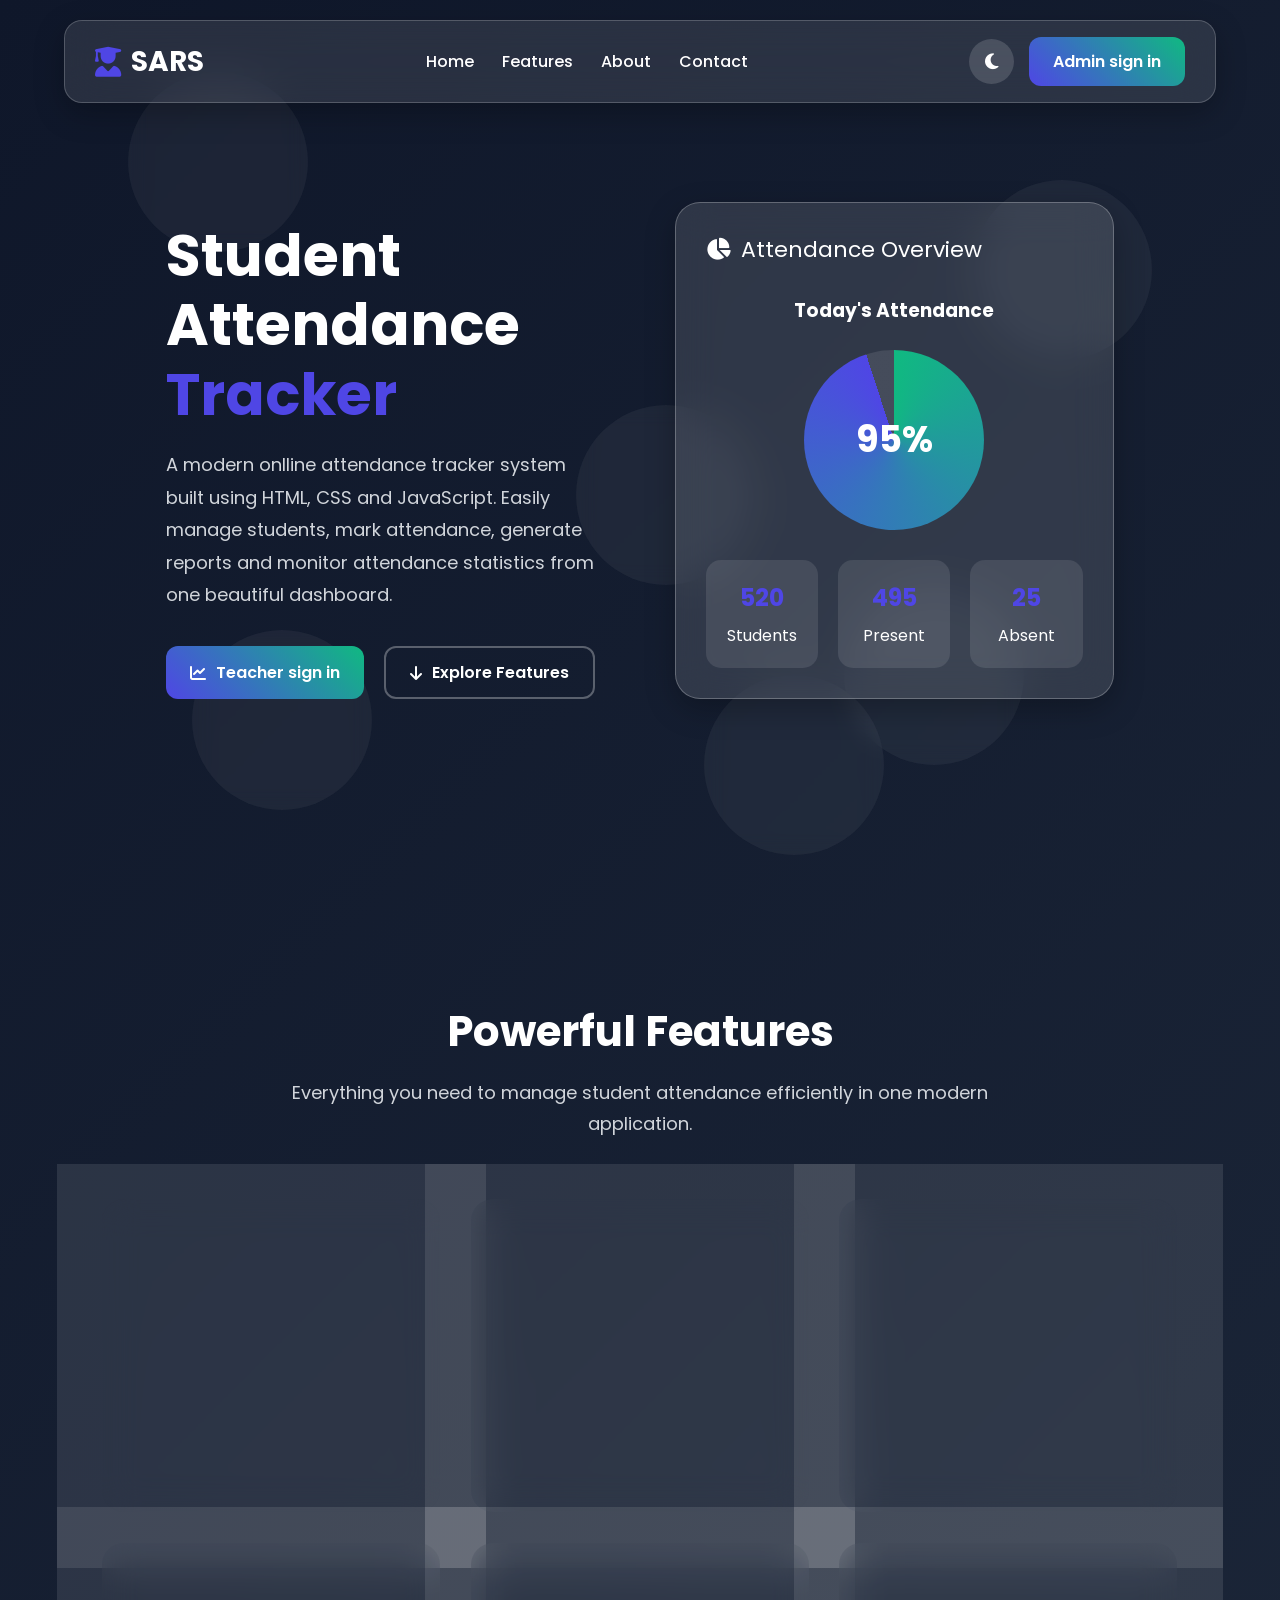
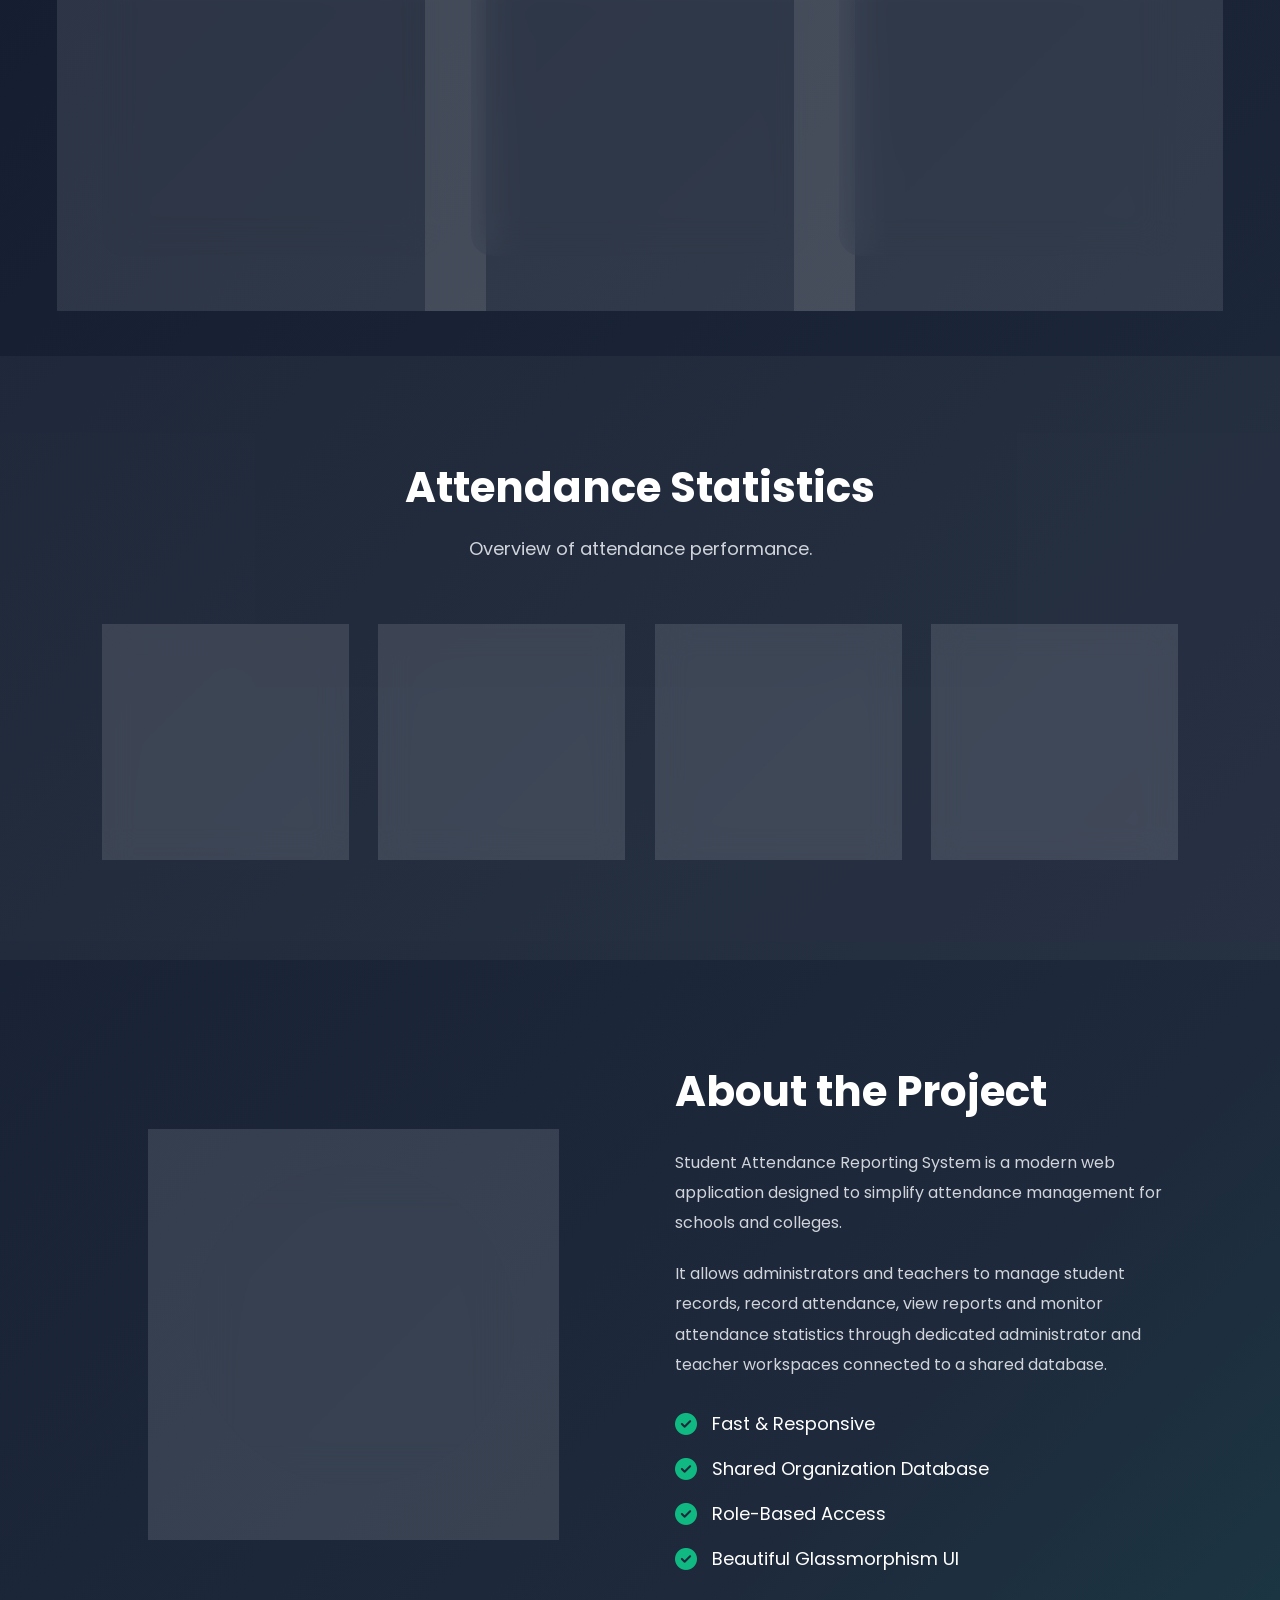
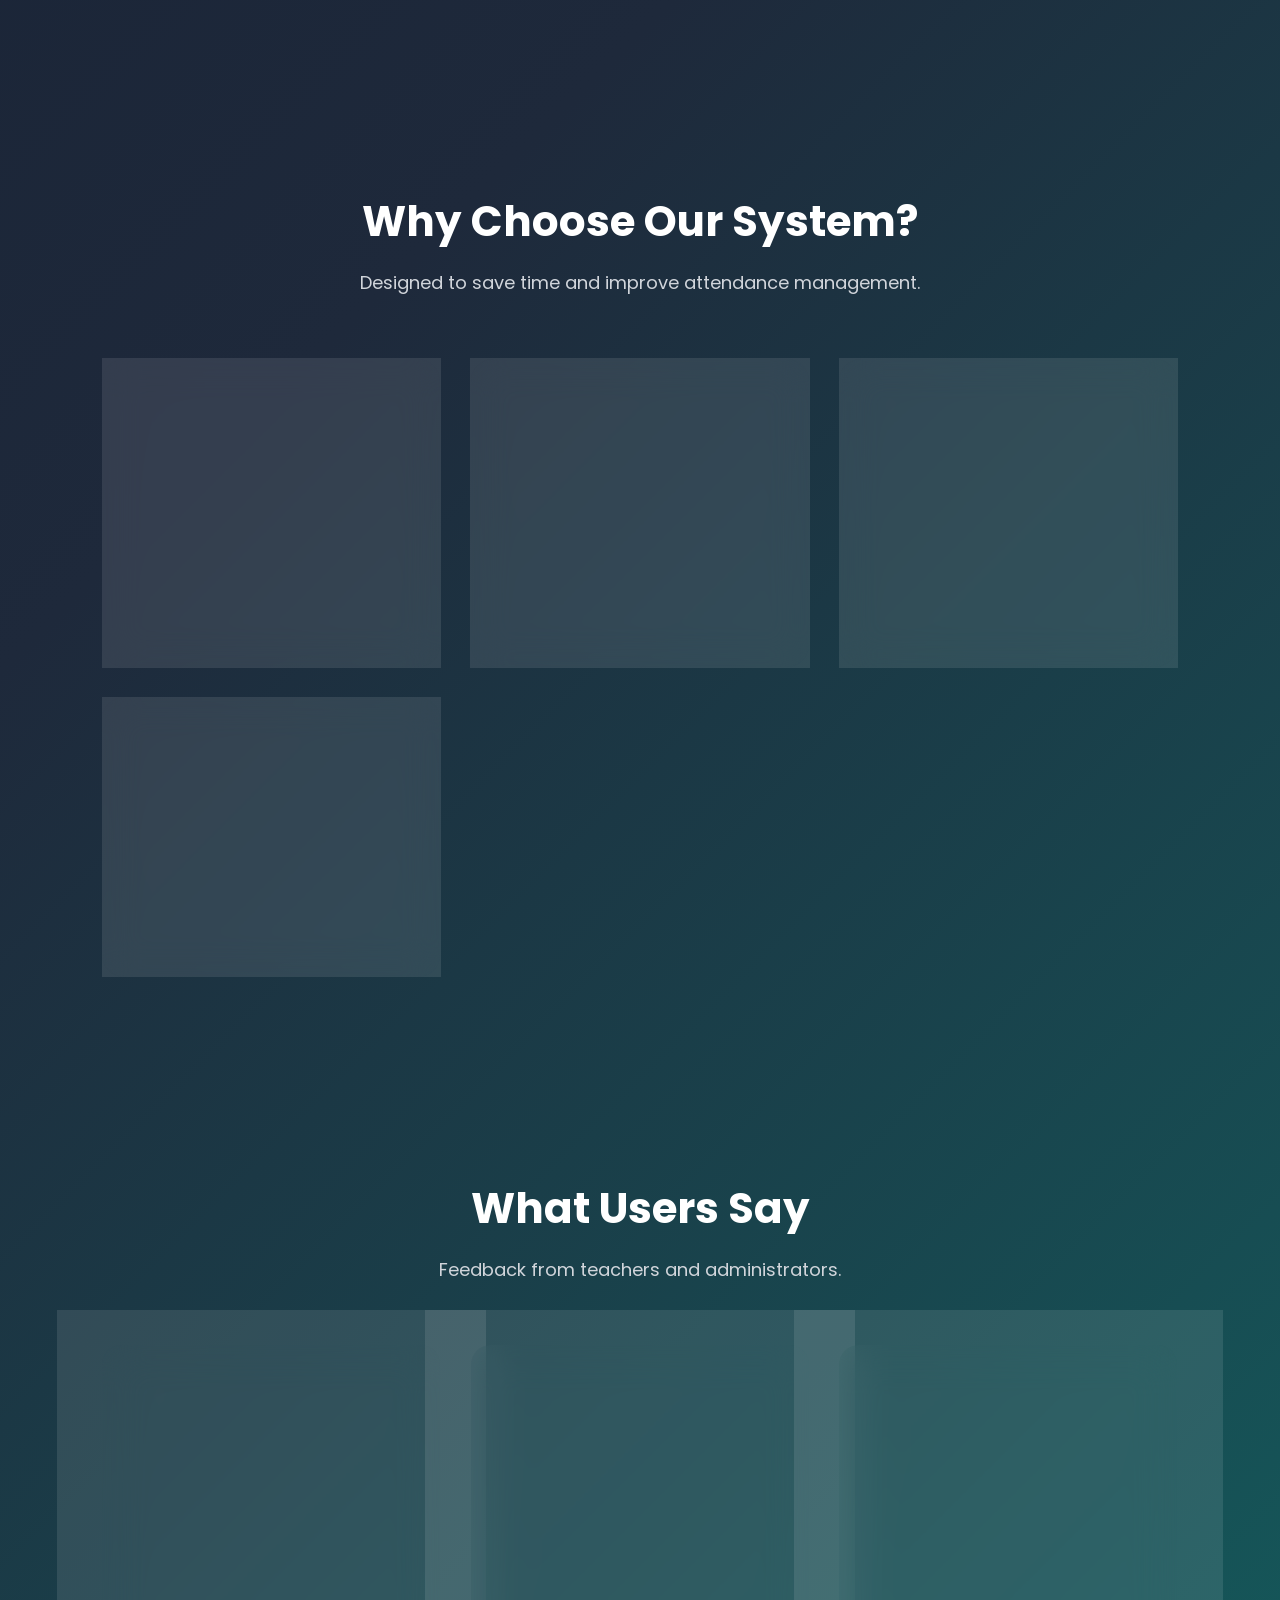
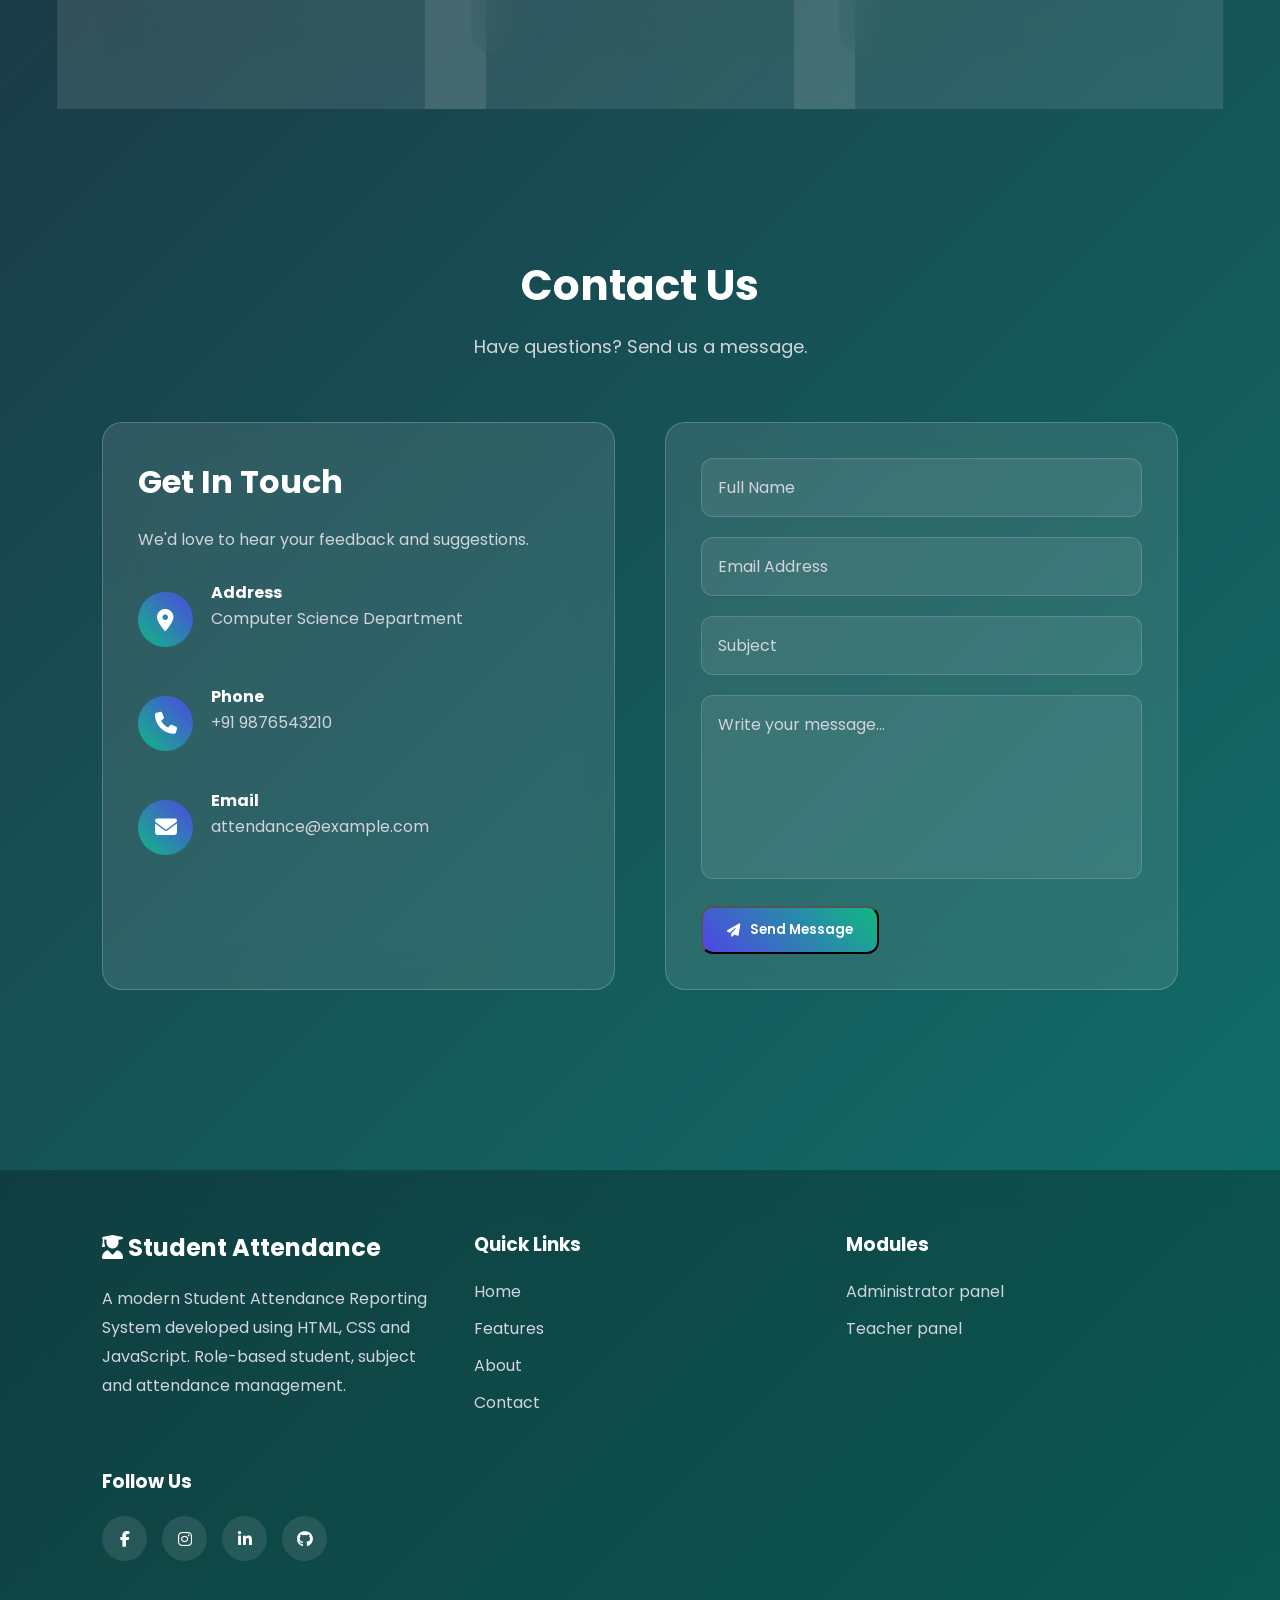
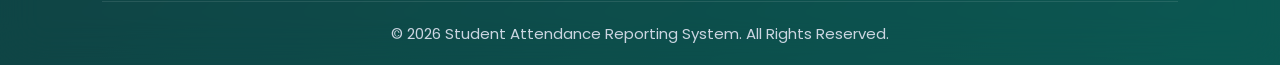
==== frontend/index.html @ 2115b0d3 "first commit" ====
<!DOCTYPE html>
<html lang="en">

<head>
    <meta charset="UTF-8">
    <meta name="viewport" content="width=device-width, initial-scale=1.0">

    <title>Student Attendance Reporting System</title>

    <!-- CSS -->
    <link rel="stylesheet" href="style.css">
    <link rel="stylesheet" href="responsive.css">
    <link rel="stylesheet" href="animation.css">

    <!-- Font Awesome -->
    <link rel="stylesheet"
        href="https://cdnjs.cloudflare.com/ajax/libs/font-awesome/6.5.2/css/all.min.css">

    <!-- Google Font -->
    <link
        href="https://fonts.googleapis.com/css2?family=Poppins:wght@300;400;500;600;700&display=swap"
        rel="stylesheet">
</head>

<body>

    <!-- Animated Background -->
    <div class="background">
        <span></span>
        <span></span>
        <span></span>
        <span></span>
        <span></span>
        <span></span>
    </div>

    <!-- ================= NAVBAR ================= -->

    <header>

        <nav class="navbar">

            <div class="logo">

                <i class="fa-solid fa-user-graduate"></i>

                <h2>SARS</h2>

            </div>

            <ul class="nav-links">

                <li><a href="index.html">Home</a></li>

                <li><a href="features.html">Features</a></li>

                <li><a href="about.html">About</a></li>

                <li><a href="contact.html">Contact</a></li>

            </ul>

            <div class="nav-buttons">

                <button id="themeBtn">
                    <i class="fa-solid fa-moon"></i>
                </button>

                <a href="admin-login.html" class="login-btn">

                    Admin sign in

                </a>

            </div>

        </nav>

    </header>

    <!-- ================= HERO SECTION ================= -->

    <section class="hero">

        <div class="hero-left">

            

            <h1>

                Student Attendance
                <br>

                <span>Tracker </span>

            </h1>

            <p>

                A modern onlline attendance tracker system built using
                HTML, CSS and JavaScript.

                Easily manage students, mark attendance,
                generate reports and monitor attendance
                statistics from one beautiful dashboard.

            </p>

            <div class="hero-buttons">

                <a href="teacher-login.html" class="btn-primary">

                    <i class="fa-solid fa-chart-line"></i>

                    Teacher sign in

                </a>

                <a href="features.html" class="btn-secondary">

                    <i class="fa-solid fa-arrow-down"></i>

                    Explore Features

                </a>

            </div>

        </div>

        <!-- Right Side -->

        <div class="hero-right">

            <div class="glass-card">

                <div class="card-header">

                    <i class="fa-solid fa-chart-pie"></i>

                    Attendance Overview

                </div>

                <div class="progress-box">

                    <h3>Today's Attendance</h3>

                    <div class="circle">

                        <span>95%</span>

                    </div>

                </div>

                <div class="mini-cards">

                    <div class="mini">

                        <h2>520</h2>

                        <p>Students</p>

                    </div>

                    <div class="mini">

                        <h2>495</h2>

                        <p>Present</p>

                    </div>

                    <div class="mini">

                        <h2>25</h2>

                        <p>Absent</p>

                    </div>

                </div>

            </div>

        </div>

    </section>

   
     <!-- ================= FEATURES SECTION ================= -->

<section class="features" id="features">

    <div class="section-title">

        <h2>Powerful Features</h2>

        <p>
            Everything you need to manage student attendance
            efficiently in one modern application.
        </p>

    </div>

    <div class="feature-grid">

        <div class="feature-card">
            <i class="fas fa-user-plus"></i>
            <h3>Add Students</h3>
            <p>
                Register new students with  Unique Id, Roll number, Branch, semester
                 and contact details.
            </p>
        </div>

        <div class="feature-card">
            <i class="fas fa-calendar-check"></i>
            <h3>Take Attendance</h3>
            <p>
                Mark students Present or Absent
                with just one click.
            </p>
        </div>

        <div class="feature-card">
            <i class="fas fa-chart-line"></i>
            <h3>Reports</h3>
            <p>
                Generate daily, weekly and monthly
                attendance reports.
            </p>
        </div>

        <div class="feature-card">
            <i class="fas fa-search"></i>
            <h3>Search Students</h3>
            <p>
                Quickly search students using Unique Id,
                roll number or name.
            </p>
        </div>

        <div class="feature-card">
            <i class="fas fa-cloud-download-alt"></i>
            <h3>Online Database</h3>
            <p>
                Student, subject and attendance data is stored
                in the organization database.
            </p>
        </div>

        <div class="feature-card">
            <i class="fas fa-mobile-screen-button"></i>
            <h3>Responsive Design</h3>
            <p>
                Works perfectly on desktop,
                tablet and mobile devices.
            </p>
        </div>

    </div>

</section>

<!-- ================= STATISTICS ================= -->

<section class="statistics">

    <div class="section-title">

        <h2>Attendance Statistics</h2>

        <p>
            Overview of attendance performance.
        </p>

    </div>

    <div class="stats-container">

        <div class="stat-card">
            <i class="fas fa-users"></i>
            <h2>520</h2>
            <p>Total Students</p>
        </div>

        <div class="stat-card">
            <i class="fas fa-user-check"></i>
            <h2>495</h2>
            <p>Present Today</p>
        </div>

        <div class="stat-card">
            <i class="fas fa-user-xmark"></i>
            <h2>25</h2>
            <p>Absent Today</p>
        </div>

        <div class="stat-card">
            <i class="fas fa-percent"></i>
            <h2>95%</h2>
            <p>Attendance Rate</p>
        </div>

    </div>

</section>

<!-- ================= ABOUT ================= -->

<section class="about" id="about">

    <div class="about-left">

        <div class="hero-illustration">
    <i class="fas fa-user-graduate"></i>
</div>

    </div>

    <div class="about-right">

        <h2>About the Project</h2>

        <p>

            Student Attendance Reporting System is a
            modern web application designed to simplify
            attendance management for schools and colleges.

        </p>

        <p>

            It allows administrators and teachers
            to manage student records,
            record attendance,
            view reports
            and monitor attendance statistics
            through dedicated administrator and teacher workspaces connected to a shared database.

        </p>

        <ul>

            <li>
                <i class="fas fa-check-circle"></i>
                Fast & Responsive
            </li>

            <li>
                <i class="fas fa-check-circle"></i>
                Shared Organization Database
            </li>

            <li>
                <i class="fas fa-check-circle"></i>
                Role-Based Access
            </li>

            <li>
                <i class="fas fa-check-circle"></i>
                Beautiful Glassmorphism UI
            </li>

        </ul>

    </div>

</section>

<!-- ================= WHY CHOOSE US ================= -->

<section class="why-us">

    <div class="section-title">

        <h2>Why Choose Our System?</h2>

        <p>
            Designed to save time and improve attendance management.
        </p>

    </div>

    <div class="why-grid">

        <div class="why-card">

            <i class="fas fa-bolt"></i>

            <h3>Fast</h3>

            <p>

                Quickly mark attendance
                with an intuitive interface.

            </p>

        </div>

        <div class="why-card">

            <i class="fas fa-shield-alt"></i>

            <h3>Secure</h3>

            <p>

                Attendance records remain safely
                stored in your browser.

            </p>

        </div>

        <div class="why-card">

            <i class="fas fa-chart-pie"></i>

            <h3>Analytics</h3>

            <p>

                Visual attendance summaries
                help monitor student performance.

            </p>

        </div>

        <div class="why-card">

            <i class="fas fa-laptop-code"></i>

            <h3>Modern Design</h3>

            <p>

                Professional glassmorphism UI
                with smooth animations.

            </p>

        </div>

    </div>

</section>

<!-- ===== End of Part 2 ===== -->
 <!-- ================= TESTIMONIALS SECTION ================= -->

<section class="testimonials">

    <div class="section-title">
        <h2>What Users Say</h2>
        <p>Feedback from teachers and administrators.</p>
    </div>

    <div class="testimonial-container">

        <div class="testimonial-card">
            <i class="fas fa-quote-left quote"></i>

            <p>
                This attendance system has made our daily work
                much easier. The dashboard is simple and fast.
            </p>

            <div class="user-info">
                <i class="fas fa-user-circle user-icon"></i>

                <div>
                    <h4>Mr. Rajesh Kumar</h4>
                    <span>Computer Science Teacher</span>
                </div>
            </div>
        </div>

        <div class="testimonial-card">
            <i class="fas fa-quote-left quote"></i>

            <p>
                Excellent interface with quick attendance reports.
                Very useful for schools and colleges.
            </p>

            <div class="user-info">
                <i class="fas fa-user-circle user-icon"></i>

                <div>
                    <h4>Mrs. Neha Sharma</h4>
                    <span>Administrator</span>
                </div>
            </div>
        </div>

        <div class="testimonial-card">
            <i class="fas fa-quote-left quote"></i>

            <p>
                The teacher workspace keeps assigned classes, attendance and reports together.
            </p>

            <div class="user-info">
                <i class="fas fa-user-circle user-icon"></i>

                <div>
                    <h4>Dr. Amit Singh</h4>
                    <span>Principal</span>
                </div>
            </div>
        </div>

    </div>

</section>

<!-- ================= CONTACT SECTION ================= -->

<section class="contact" id="contact">

    <div class="section-title">

        <h2>Contact Us</h2>

        <p>
            Have questions? Send us a message.
        </p>

    </div>

    <div class="contact-container">

        <!-- Contact Information -->

        <div class="contact-info">

            <h3>Get In Touch</h3>

            <p>
                We'd love to hear your feedback and suggestions.
            </p>

            <div class="info-box">

                <i class="fas fa-map-marker-alt"></i>

                <div>

                    <h4>Address</h4>

                    <p>Computer Science Department</p>

                </div>

            </div>

            <div class="info-box">

                <i class="fas fa-phone"></i>

                <div>

                    <h4>Phone</h4>

                    <p>+91 9876543210</p>

                </div>

            </div>

            <div class="info-box">

                <i class="fas fa-envelope"></i>

                <div>

                    <h4>Email</h4>

                    <p>attendance@example.com</p>

                </div>

            </div>

        </div>

        <!-- Contact Form -->

        <div class="contact-form">

            <form>

                <div class="input-box">

                    <input
                        type="text"
                        name="name"
                        placeholder="Full Name"
                        required>

                </div>

                <div class="input-box">

                    <input
                        type="email"
                        name="email"
                        placeholder="Email Address"
                        required>

                </div>

                <div class="input-box">

                    <input
                        type="text"
                        name="subject"
                        placeholder="Subject"
                        required>

                </div>

                <div class="input-box">

                    <textarea
                        rows="6"
                        name="message"
                        placeholder="Write your message..."
                        required></textarea>

                </div>

                <button
                    type="submit"
                    class="btn-primary">

                    <i class="fas fa-paper-plane"></i>

                    Send Message

                </button>

            </form>

        </div>

    </div>

</section>

<!-- ===== End of Part 3A ===== -->
 <!-- ================= FOOTER ================= -->

<footer class="footer">

    <div class="footer-container">

        <div class="footer-box">

            <h2>
                <i class="fas fa-user-graduate"></i>
                Student Attendance
            </h2>

            <p>
                A modern Student Attendance Reporting System
                developed using HTML, CSS and JavaScript.
                Role-based student, subject and attendance management.
            </p>

        </div>

        <div class="footer-box">

            <h3>Quick Links</h3>

            <ul>

                <li><a href="index.html">Home</a></li>

                <li><a href="features.html">Features</a></li>

                <li><a href="about.html">About</a></li>

                <li><a href="contact.html">Contact</a></li>

            </ul>

        </div>

        <div class="footer-box">

            <h3>Modules</h3>

            <ul>

                <li><a href="admin-login.html">Administrator panel</a></li>

                <li><a href="teacher-login.html">Teacher panel</a></li>

            </ul>

        </div>

        <div class="footer-box">

            <h3>Follow Us</h3>

            <div class="social-icons">

                <a href="#"><i class="fab fa-facebook-f"></i></a>

                <a href="#"><i class="fab fa-instagram"></i></a>

                <a href="#"><i class="fab fa-linkedin-in"></i></a>

                <a href="#"><i class="fab fa-github"></i></a>

            </div>

        </div>

    </div>

    <div class="copyright">

        © 2026 Student Attendance Reporting System.
        All Rights Reserved.

    </div>

</footer>

<!-- ================= SCROLL TO TOP ================= -->

<button id="scrollTop">

    <i class="fas fa-arrow-up"></i>

</button>

<!-- ================= JAVASCRIPT ================= -->

<script>

const themeBtn = document.getElementById("themeBtn");

themeBtn.onclick = () => {

    document.body.classList.toggle("dark");

    if(document.body.classList.contains("dark")){

        themeBtn.innerHTML =
        '<i class="fas fa-sun"></i>';

    }

    else{

        themeBtn.innerHTML =
        '<i class="fas fa-moon"></i>';

    }

};

// Scroll Button

const scrollBtn = document.getElementById("scrollTop");

window.addEventListener("scroll",()=>{

    if(window.scrollY > 300){

        scrollBtn.style.display="flex";

    }

    else{

        scrollBtn.style.display="none";

    }

});

scrollBtn.onclick = ()=>{

    window.scrollTo({

        top:0,

        behavior:"smooth"

    });

};

</script>

<!-- External JS -->

<script src="api.js"></script>
<script src="site-theme.js"></script>
<script src="app.js"></script>

</body>
</html>
---- frontend/style.css ----
/* ==========================================
   Student Attendance Reporting System
   style.css - Part 1
========================================== */

/* Google Font */
@import url('https://fonts.googleapis.com/css2?family=Poppins:wght@300;400;500;600;700;800&display=swap');

/* Reset */
*{
    margin:0;
    padding:0;
    box-sizing:border-box;
    scroll-behavior:smooth;
    font-family:'Poppins',sans-serif;
}

html{
    overflow-x:hidden;
}

body{
    background:linear-gradient(135deg,#0f172a,#1e293b,#0f766e);
    color:#fff;
    min-height:100vh;
    overflow-x:hidden;
    position:relative;
}

/* =========================
   Theme Variables
========================= */

:root{

    --primary:#4f46e5;
    --secondary:#10b981;
    --success:#10b981;
    --danger:#ef4444;

    --glass:rgba(255,255,255,.10);
    --glass-border:rgba(255,255,255,.20);

    --white:#ffffff;
    --dark:#0f172a;

    --shadow:0 10px 30px rgba(0,0,0,.25);

}

body.dark{

    background:#07111f;

}

/* =========================
   Animated Background
========================= */

.background{

    position:fixed;
    inset:0;
    z-index:-1;
    overflow:hidden;

}

.background span{

    position:absolute;

    display:block;

    width:180px;
    height:180px;

    border-radius:50%;

    background:rgba(255,255,255,.05);

    backdrop-filter:blur(10px);

    animation:float 15s linear infinite;

}

.background span:nth-child(1){
    top:8%;
    left:10%;
}

.background span:nth-child(2){
    top:70%;
    left:15%;
}

.background span:nth-child(3){
    top:20%;
    right:10%;
}

.background span:nth-child(4){
    bottom:15%;
    right:20%;
}

.background span:nth-child(5){
    top:45%;
    left:45%;
}

.background span:nth-child(6){
    bottom:5%;
    left:55%;
}

/* =========================
   Navbar
========================= */

header{

    position:fixed;

    top:0;
    left:0;

    width:100%;

    z-index:999;

}

.navbar{

    width:90%;

    margin:auto;

    margin-top:20px;

    padding:16px 30px;

    display:flex;

    justify-content:space-between;

    align-items:center;

    background:var(--glass);

    border:1px solid var(--glass-border);

    backdrop-filter:blur(20px);

    border-radius:18px;

    box-shadow:var(--shadow);

}

.logo{

    display:flex;

    align-items:center;

    gap:10px;

}

.logo i{

    font-size:30px;

    color:var(--primary);

}

.logo h2{

    font-size:28px;

    font-weight:700;

}

.nav-links{

    list-style:none;

    display:flex;

    gap:28px;

}

.nav-links a{

    color:white;

    text-decoration:none;

    transition:.3s;

    font-weight:500;

}

.nav-links a:hover{

    color:var(--primary);

}

.nav-buttons{

    display:flex;

    align-items:center;

    gap:15px;

}

/* =========================
   Buttons
========================= */

.login-btn,
.btn-primary,
.btn-secondary{

    padding:12px 24px;

    border-radius:12px;

    text-decoration:none;

    transition:.35s;

    display:inline-flex;

    align-items:center;

    gap:10px;

    font-weight:600;

}

.login-btn,
.btn-primary{

    background:linear-gradient(45deg,var(--primary),var(--secondary));

    color:white;

}

.login-btn:hover,
.btn-primary:hover{

    transform:translateY(-4px);

    box-shadow:0 15px 30px rgba(0,0,0,.30);

}

.btn-secondary{

    border:2px solid rgba(255,255,255,.30);

    color:white;

}

.btn-secondary:hover{

    background:white;

    color:#111827;

}

#themeBtn{

    width:45px;

    height:45px;

    border:none;

    cursor:pointer;

    border-radius:50%;

    background:rgba(255,255,255,.15);

    color:white;

    font-size:18px;

}

/* =========================
   Hero Section
========================= */

.hero{

    width:90%;

    margin:auto;

    min-height:100vh;

    display:grid;

    grid-template-columns:1fr 1fr;

    align-items:center;

    gap:70px;

}

.hero-left h1{

    font-size:58px;

    line-height:1.2;

    margin:20px 0;

}

.hero-left h1 span{

    color:var(--primary);

}

.hero-left p{

    color:#d1d5db;

    font-size:18px;

    line-height:1.8;

}

.badge{

    display:inline-flex;

    align-items:center;

    gap:10px;

    padding:10px 18px;

    border-radius:30px;

    background:rgba(255,255,255,.10);

    border:1px solid rgba(255,255,255,.20);

}

.hero-buttons{

    margin-top:35px;

    display:flex;

    gap:20px;

    flex-wrap:wrap;

}

/* =========================
   Glass Card
========================= */

.glass-card{

    background:rgba(255,255,255,.12);

    border:1px solid rgba(255,255,255,.25);

    backdrop-filter:blur(20px);

    border-radius:25px;

    padding:30px;

    box-shadow:var(--shadow);

}

.card-header{

    display:flex;

    align-items:center;

    gap:10px;

    font-size:22px;

    margin-bottom:30px;

}

.progress-box{

    text-align:center;

}

.circle{

    width:180px;

    height:180px;

    margin:25px auto;

    border-radius:50%;

    display:flex;

    justify-content:center;

    align-items:center;

    font-size:36px;

    font-weight:bold;

    background:conic-gradient(
        var(--secondary) 0%,
        var(--primary) 95%,
        rgba(255,255,255,.10) 95%
    );

}

.mini-cards{

    display:grid;

    grid-template-columns:repeat(3,1fr);

    gap:20px;

    margin-top:30px;

}

.mini{

    background:rgba(255,255,255,.10);

    padding:20px;

    border-radius:15px;

    text-align:center;

}

.mini h2{

    color:var(--primary);

    margin-bottom:8px;

}
/* ==========================================
   style.css - Part 2
   Features • Statistics • About • Why Us
==========================================*/

/* =========================
   Common Section Styles
========================= */

section{
    padding:100px 8%;
}

.section-title{
    text-align:center;
    margin-bottom:60px;
}

.section-title h2{
    font-size:42px;
    font-weight:700;
    color:#ffffff;
    margin-bottom:15px;
}

.section-title p{
    color:#d1d5db;
    max-width:700px;
    margin:auto;
    font-size:18px;
    line-height:1.7;
}

/* =========================
   Features
========================= */

.feature-grid{

    display:grid;

    grid-template-columns:
    repeat(auto-fit,minmax(280px,1fr));

    gap:30px;

}

.feature-card{

    background:rgba(255,255,255,.10);

    backdrop-filter:blur(18px);

    border:1px solid rgba(255,255,255,.18);

    border-radius:22px;

    padding:35px;

    transition:.4s;

    box-shadow:var(--shadow);

    text-align:center;

}

.feature-card:hover{

    transform:translateY(-12px);

    border-color:var(--primary);

}

.feature-card i{

    width:80px;

    height:80px;

    margin:auto;

    display:flex;

    justify-content:center;

    align-items:center;

    border-radius:50%;

    background:linear-gradient(
    45deg,var(--primary),var(--secondary));

    font-size:32px;

    margin-bottom:25px;

}

.feature-card h3{

    margin-bottom:15px;

    font-size:24px;

}

.feature-card p{

    color:#d1d5db;

    line-height:1.8;

}

/* =========================
   Statistics
========================= */

.statistics{

    background:
    rgba(255,255,255,.04);

}

.stats-container{

    display:grid;

    grid-template-columns:
    repeat(auto-fit,minmax(220px,1fr));

    gap:30px;

}

.stat-card{

    text-align:center;

    padding:35px;

    border-radius:20px;

    background:rgba(255,255,255,.12);

    border:1px solid rgba(255,255,255,.20);

    backdrop-filter:blur(15px);

    transition:.35s;

}

.stat-card:hover{

    transform:scale(1.05);

}

.stat-card i{

    font-size:45px;

    color:var(--primary);

    margin-bottom:20px;

}

.stat-card h2{

    font-size:42px;

    margin-bottom:10px;

}

.stat-card p{

    color:#d1d5db;

}

/* =========================
   About
========================= */

.about{

    display:grid;

    grid-template-columns:1fr 1fr;

    gap:70px;

    align-items:center;

}

.about-left{

    display:flex;

    justify-content:center;

    align-items:center;

}

.hero-illustration{

    width:320px;

    height:320px;

    border-radius:50%;

    background:
    rgba(255,255,255,.12);

    border:1px solid rgba(255,255,255,.20);

    display:flex;

    justify-content:center;

    align-items:center;

    backdrop-filter:blur(20px);

    box-shadow:var(--shadow);

}

.hero-illustration i{

    font-size:140px;

    color:var(--primary);

}

.about-right h2{

    font-size:42px;

    margin-bottom:25px;

}

.about-right p{

    line-height:1.9;

    color:#d1d5db;

    margin-bottom:20px;

}

.about-right ul{

    list-style:none;

    margin-top:30px;

}

.about-right li{

    margin-bottom:18px;

    display:flex;

    align-items:center;

    gap:15px;

    font-size:18px;

}

.about-right li i{

    color:#10b981;

    font-size:22px;

}

/* =========================
   Why Choose Us
========================= */

.why-grid{

    display:grid;

    grid-template-columns:
    repeat(auto-fit,minmax(250px,1fr));

    gap:30px;

}

.why-card{

    text-align:center;

    padding:35px;

    border-radius:22px;

    background:
    rgba(255,255,255,.10);

    border:1px solid rgba(255,255,255,.18);

    backdrop-filter:blur(18px);

    transition:.4s;

}

.why-card:hover{

    transform:translateY(-10px);

    background:
    rgba(255,255,255,.15);

}

.why-card i{

    width:80px;

    height:80px;

    margin:auto;

    border-radius:50%;

    display:flex;

    justify-content:center;

    align-items:center;

    font-size:34px;

    background:
    linear-gradient(
    45deg,var(--secondary),var(--primary));

    margin-bottom:20px;

}

.why-card h3{

    font-size:24px;

    margin-bottom:15px;

}

.why-card p{

    color:#d1d5db;

    line-height:1.8;

}
/* ==========================================
   style.css - Part 3
   Testimonials • Contact • Footer
==========================================*/

/* =========================
   Testimonials
========================= */

.testimonials{
    padding:100px 8%;
}

.testimonial-container{
    display:grid;
    grid-template-columns:repeat(auto-fit,minmax(320px,1fr));
    gap:30px;
}

.testimonial-card{

    background:rgba(255,255,255,.10);
    backdrop-filter:blur(20px);
    border:1px solid rgba(255,255,255,.18);
    border-radius:20px;
    padding:35px;
    transition:.4s;
    box-shadow:var(--shadow);

}

.testimonial-card:hover{

    transform:translateY(-10px);

}

.quote{

    font-size:45px;

    color:var(--primary);

    margin-bottom:20px;

}

.testimonial-card p{

    line-height:1.8;

    color:#d1d5db;

    margin-bottom:30px;

}

.user-info{

    display:flex;

    align-items:center;

    gap:15px;

}

.user-icon{

    font-size:55px;

    color:var(--primary);

}

.user-info h4{

    margin-bottom:5px;

}

.user-info span{

    color:#bfc9d9;

    font-size:14px;

}

/* =========================
   Contact Section
========================= */

.contact{

    padding:100px 8%;

}

.contact-container{

    display:grid;

    grid-template-columns:1fr 1fr;

    gap:50px;

}

.contact-info{

    background:rgba(255,255,255,.10);

    padding:35px;

    border-radius:20px;

    backdrop-filter:blur(18px);

    border:1px solid rgba(255,255,255,.20);

}

.contact-info h3{

    font-size:32px;

    margin-bottom:20px;

}

.contact-info p{

    color:#d1d5db;

    margin-bottom:25px;

    line-height:1.8;

}

.info-box{

    display:flex;

    align-items:center;

    gap:18px;

    margin-bottom:25px;

}

.info-box i{

    width:55px;

    height:55px;

    display:flex;

    justify-content:center;

    align-items:center;

    border-radius:50%;

    background:linear-gradient(45deg,var(--secondary),var(--primary));

    font-size:22px;

}

.contact-form{

    background:rgba(255,255,255,.10);

    border-radius:20px;

    padding:35px;

    backdrop-filter:blur(18px);

    border:1px solid rgba(255,255,255,.20);

}

.input-box{

    margin-bottom:20px;

}

.input-box input,
.input-box textarea{

    width:100%;

    padding:16px;

    border:none;

    outline:none;

    border-radius:12px;

    background:rgba(255,255,255,.08);

    border:1px solid rgba(255,255,255,.15);

    color:white;

    font-size:16px;

}

.input-box input::placeholder,
.input-box textarea::placeholder{

    color:#d1d5db;

}

.input-box textarea{

    resize:none;

}

/* =========================
   Footer
========================= */

.footer{

    background:rgba(0,0,0,.25);

    margin-top:80px;

    padding:60px 8% 20px;

    backdrop-filter:blur(20px);

}

.footer-container{

    display:grid;

    grid-template-columns:
    repeat(auto-fit,minmax(250px,1fr));

    gap:40px;

}

.footer-box h2,
.footer-box h3{

    margin-bottom:20px;

}

.footer-box p{

    color:#d1d5db;

    line-height:1.8;

}

.footer-box ul{

    list-style:none;

}

.footer-box ul li{

    margin-bottom:12px;

}

.footer-box ul li a{

    color:#d1d5db;

    text-decoration:none;

    transition:.3s;

}

.footer-box ul li a:hover{

    color:var(--primary);

    padding-left:6px;

}

.social-icons{

    display:flex;

    gap:15px;

    margin-top:15px;

}

.social-icons a{

    width:45px;

    height:45px;

    display:flex;

    justify-content:center;

    align-items:center;

    border-radius:50%;

    background:rgba(255,255,255,.10);

    color:white;

    text-decoration:none;

    transition:.3s;

}

.social-icons a:hover{

    background:var(--primary);

    transform:translateY(-6px);

}

.copyright{

    text-align:center;

    margin-top:40px;

    padding-top:20px;

    border-top:1px solid rgba(255,255,255,.10);

    color:#cbd5e1;

    font-size:15px;

}
/* ==========================================
   style.css - Part 4
   Utilities • Scroll Button • Dark Mode
   Student Attendance Reporting System
==========================================*/

/* ===========================
   Scroll To Top Button
=========================== */

#scrollTop{

    position:fixed;

    bottom:30px;
    right:30px;

    width:55px;
    height:55px;

    border:none;
    outline:none;

    border-radius:50%;

    background:linear-gradient(45deg,var(--secondary),var(--primary));

    color:#fff;

    font-size:22px;

    cursor:pointer;

    display:none;

    justify-content:center;
    align-items:center;

    z-index:999;

    transition:.35s;

    box-shadow:0 10px 25px rgba(0,0,0,.35);

}

#scrollTop:hover{

    transform:translateY(-8px) scale(1.08);

}

/* ===========================
   Input Focus
=========================== */

input:focus,
textarea:focus{

    border:1px solid var(--primary);

    box-shadow:0 0 15px rgba(56,189,248,.45);

}

/* ===========================
   Selection Color
=========================== */

::selection{

    background:var(--primary);

    color:#fff;

}

/* ===========================
   Scrollbar
=========================== */

::-webkit-scrollbar{

    width:10px;

}

::-webkit-scrollbar-track{

    background:#0f172a;

}

::-webkit-scrollbar-thumb{

    background:var(--primary);

    border-radius:10px;

}

::-webkit-scrollbar-thumb:hover{

    background:var(--primary);

}

/* ===========================
   Utility Classes
=========================== */

.text-center{

    text-align:center;

}

.mt-20{

    margin-top:20px;

}

.mt-40{

    margin-top:40px;

}

.mb-20{

    margin-bottom:20px;

}

.mb-40{

    margin-bottom:40px;

}

.hidden{

    display:none;

}

/* ===========================
   Glass Utility
=========================== */

.glass{

    background:rgba(255,255,255,.10);

    border:1px solid rgba(255,255,255,.20);

    backdrop-filter:blur(20px);

    border-radius:20px;

}

/* ===========================
   Hover Animation
=========================== */

.card-hover{

    transition:.35s;

}

.card-hover:hover{

    transform:translateY(-8px);

    box-shadow:0 18px 35px rgba(0,0,0,.25);

}

/* ===========================
   Dark Theme
=========================== */

body.dark{

    background:#020617;

    color:#ffffff;

}

body.dark .navbar,
body.dark .glass-card,
body.dark .feature-card,
body.dark .stat-card,
body.dark .why-card,
body.dark .testimonial-card,
body.dark .contact-form,
body.dark .contact-info,
body.dark .footer{

    background:rgba(15,23,42,.90);

    border:1px solid rgba(255,255,255,.08);

}

body.dark input,
body.dark textarea{

    background:#111827;

    color:#ffffff;

}

body.dark input::placeholder,
body.dark textarea::placeholder{

    color:#9ca3af;

}

body.dark .btn-secondary{

    border:1px solid var(--primary);

}

body.dark .btn-secondary:hover{

    background:var(--primary);

    color:#fff;

}

/* ===========================
   Loading Spinner
=========================== */

.loader{

    width:60px;

    height:60px;

    border:6px solid rgba(255,255,255,.20);

    border-top:6px solid var(--primary);

    border-radius:50%;

    animation:spin 1s linear infinite;

    margin:auto;

}

/* ===========================
   Progress Bar
=========================== */

.progress{

    width:100%;

    height:10px;

    background:rgba(255,255,255,.15);

    border-radius:10px;

    overflow:hidden;

}

.progress span{

    display:block;

    height:100%;

    width:75%;

    background:linear-gradient(
    90deg,
    var(--secondary),
    var(--primary));

}

/* ===========================
   Small Badge
=========================== */

.badge-success{

    background:#10b981;

    color:#fff;

    padding:6px 14px;

    border-radius:20px;

    font-size:13px;

}

.badge-danger{

    background:#ef4444;

    color:#fff;

    padding:6px 14px;

    border-radius:20px;

    font-size:13px;

}

.badge-warning{

    background:#f59e0b;

    color:#fff;

    padding:6px 14px;

    border-radius:20px;

    font-size:13px;

}

/* ===========================
   Animations
=========================== */

@keyframes float{

    0%{

        transform:translateY(0px);

    }

    50%{

        transform:translateY(-35px);

    }

    100%{

        transform:translateY(0px);

    }

}

@keyframes spin{

    from{

        transform:rotate(0deg);

    }

    to{

        transform:rotate(360deg);

    }

}

@keyframes fadeIn{

    from{

        opacity:0;

    }

    to{

        opacity:1;

    }

}

@keyframes slideUp{

    from{

        opacity:0;

        transform:translateY(40px);

    }

    to{

        opacity:1;

        transform:translateY(0);

    }

}

/* ===========================
   Smooth Animation
=========================== */

.hero,
.feature-card,
.stat-card,
.why-card,
.testimonial-card,
.contact-form,
.contact-info{

    animation:slideUp .8s ease;

}
---- frontend/responsive.css ----
/* ==========================================
   responsive.css
   Student Attendance Reporting System
========================================== */

/* ===========================
   Large Laptop (1200px)
=========================== */

@media (max-width:1200px){

.hero{

grid-template-columns:1fr;

text-align:center;

padding-top:150px;

}

.hero-buttons{

justify-content:center;

}

.about{

grid-template-columns:1fr;

text-align:center;

}

.contact-container{

grid-template-columns:1fr;

}

.hero-left h1{

font-size:48px;

}

.hero-right{

display:flex;

justify-content:center;

}

}

/* ===========================
   Tablet (992px)
=========================== */

@media (max-width:992px){

.navbar{

padding:15px 20px;

}

.nav-links{

gap:18px;

}

.hero{

gap:50px;

}

.hero-left h1{

font-size:42px;

}

.section-title h2{

font-size:34px;

}

.feature-grid,
.stats-container,
.why-grid,
.testimonial-container{

grid-template-columns:repeat(2,1fr);

}

.footer-container{

grid-template-columns:repeat(2,1fr);

}

}

/* ===========================
   Mobile Navigation (768px)
=========================== */

@media (max-width:768px){

.navbar{

flex-direction:column;

gap:20px;

padding:20px;

}

.logo{

justify-content:center;

}

.nav-links{

flex-wrap:wrap;

justify-content:center;

gap:15px;

}

.nav-buttons{

justify-content:center;

}

.hero{

padding-top:200px;

}

.hero-left h1{

font-size:34px;

}

.hero-left p{

font-size:16px;

}

.hero-buttons{

flex-direction:column;

align-items:center;

}

.btn-primary,
.btn-secondary{

width:250px;

justify-content:center;

}

.feature-grid,
.stats-container,
.why-grid,
.testimonial-container{

grid-template-columns:1fr;

}

.about{

grid-template-columns:1fr;

}

.hero-illustration{

width:250px;

height:250px;

}

.hero-illustration i{

font-size:100px;

}

.contact-container{

grid-template-columns:1fr;

}

.footer-container{

grid-template-columns:1fr;

text-align:center;

}

.social-icons{

justify-content:center;

}

}

/* ===========================
   Small Mobile (576px)
=========================== */

@media (max-width:576px){

body{

font-size:15px;

}

section{

padding:70px 20px;

}

.navbar{

width:95%;

}

.logo h2{

font-size:22px;

}

.logo i{

font-size:24px;

}

.hero{

width:95%;

}

.hero-left h1{

font-size:28px;

line-height:1.4;

}

.badge{

font-size:13px;

padding:8px 14px;

}

.glass-card{

padding:20px;

}

.circle{

width:140px;

height:140px;

font-size:28px;

}

.mini-cards{

grid-template-columns:1fr;

}

.feature-card{

padding:25px;

}

.feature-card i{

width:70px;

height:70px;

font-size:28px;

}

.stat-card{

padding:25px;

}

.stat-card h2{

font-size:34px;

}

.about-right h2{

font-size:30px;

}

.contact-info,
.contact-form{

padding:25px;

}

.input-box input,
.input-box textarea{

font-size:15px;

padding:14px;

}

.footer{

padding:50px 20px;

}

#scrollTop{

width:50px;

height:50px;

font-size:18px;

right:20px;

bottom:20px;

}

}

/* ===========================
   Extra Small Devices (400px)
=========================== */

@media (max-width:400px){

.hero-left h1{

font-size:24px;

}

.section-title h2{

font-size:28px;

}

.hero-buttons{

gap:15px;

}

.btn-primary,
.btn-secondary{

width:100%;

}

.nav-links{

flex-direction:column;

align-items:center;

}

.circle{

width:120px;

height:120px;

font-size:24px;

}

.hero-illustration{

width:200px;

height:200px;

}

.hero-illustration i{

font-size:80px;

}

}

/* ===========================
   Landscape Mobile
=========================== */

@media (max-height:500px){

.hero{

padding-top:220px;

}

}

/* ===========================
   Print Mode
=========================== */

@media print{

.navbar,
.footer,
#scrollTop,
.background{

display:none;

}

body{

background:#ffffff;

color:#000000;

}

.hero,
.about,
.contact{

display:block;

}

}
---- frontend/animation.css ----
/* ==========================================
   animation.css
   Student Attendance Reporting System
========================================== */

/* ===========================
   Global Animation
=========================== */

*{
    transition:all .3s ease;
}

/* ===========================
   Fade In
=========================== */

.fade-in{
    animation:fadeIn .8s ease forwards;
}

@keyframes fadeIn{
    from{
        opacity:0;
    }
    to{
        opacity:1;
    }
}

/* ===========================
   Slide Up
=========================== */

.slide-up{
    animation:slideUp .8s ease forwards;
}

@keyframes slideUp{
    from{
        opacity:0;
        transform:translateY(50px);
    }
    to{
        opacity:1;
        transform:translateY(0);
    }
}

/* ===========================
   Slide Left
=========================== */

.slide-left{
    animation:slideLeft .8s ease;
}

@keyframes slideLeft{
    from{
        opacity:0;
        transform:translateX(-60px);
    }
    to{
        opacity:1;
        transform:translateX(0);
    }
}

/* ===========================
   Slide Right
=========================== */

.slide-right{
    animation:slideRight .8s ease;
}

@keyframes slideRight{
    from{
        opacity:0;
        transform:translateX(60px);
    }
    to{
        opacity:1;
        transform:translateX(0);
    }
}

/* ===========================
   Floating Animation
=========================== */

.float{
    animation:float 5s ease-in-out infinite;
}

@keyframes float{
    0%,100%{
        transform:translateY(0);
    }
    50%{
        transform:translateY(-15px);
    }
}

/* ===========================
   Pulse
=========================== */

.pulse{
    animation:pulse 2s infinite;
}

@keyframes pulse{
    0%{
        transform:scale(1);
    }
    50%{
        transform:scale(1.05);
    }
    100%{
        transform:scale(1);
    }
}

/* ===========================
   Rotate
=========================== */

.rotate{
    animation:rotate 8s linear infinite;
}

@keyframes rotate{
    from{
        transform:rotate(0deg);
    }
    to{
        transform:rotate(360deg);
    }
}

/* ===========================
   Gradient Background
=========================== */

.gradient-bg{
    background:linear-gradient(
        270deg,
        var(--secondary),
        var(--primary),
        #9333ea,
        var(--secondary)
    );

    background-size:600% 600%;

    animation:gradientMove 10s ease infinite;
}

@keyframes gradientMove{
    0%{
        background-position:0% 50%;
    }
    50%{
        background-position:100% 50%;
    }
    100%{
        background-position:0% 50%;
    }
}

/* ===========================
   Button Hover Glow
=========================== */

.btn-primary:hover,
.login-btn:hover{

    box-shadow:
        0 0 20px rgba(56,189,248,.6),
        0 0 40px rgba(56,189,248,.3);

}

/* ===========================
   Card Hover
=========================== */

.feature-card:hover,
.stat-card:hover,
.why-card:hover,
.testimonial-card:hover,
.glass-card:hover{

    transform:translateY(-10px) scale(1.02);

}

/* ===========================
   Social Icons
=========================== */

.social-icons a:hover{

    transform:translateY(-8px) rotate(10deg);

}

/* ===========================
   Navbar Animation
=========================== */

.navbar{

    animation:navbarDrop .8s ease;

}

@keyframes navbarDrop{

    from{

        transform:translateY(-100px);

        opacity:0;

    }

    to{

        transform:translateY(0);

        opacity:1;

    }

}

/* ===========================
   Hero Image Floating
=========================== */

.hero-illustration{

    animation:heroFloat 4s ease-in-out infinite;

}

@keyframes heroFloat{

    0%,100%{

        transform:translateY(0);

    }

    50%{

        transform:translateY(-20px);

    }

}

/* ===========================
   Typing Cursor
=========================== */

.typing{

    overflow:hidden;

    white-space:nowrap;

    border-right:3px solid var(--primary);

    width:0;

    animation:
        typing 4s steps(30,end) forwards,
        blink .8s infinite;

}

@keyframes typing{

    from{
        width:0;
    }

    to{
        width:100%;
    }

}

@keyframes blink{

    50%{
        border-color:transparent;
    }

}

/* ===========================
   Scroll Reveal
=========================== */

.reveal{

    opacity:0;

    transform:translateY(80px);

    transition:all .8s ease;

}

.reveal.active{

    opacity:1;

    transform:translateY(0);

}

/* ===========================
   Loader
=========================== */

.loader{

    width:60px;

    height:60px;

    border:6px solid rgba(255,255,255,.15);

    border-top:6px solid var(--primary);

    border-radius:50%;

    animation:spin .8s linear infinite;

}

@keyframes spin{

    to{

        transform:rotate(360deg);

    }

}

/* ===========================
   Ripple Effect
=========================== */

.ripple{

    position:relative;

    overflow:hidden;

}

.ripple::after{

    content:"";

    position:absolute;

    width:20px;

    height:20px;

    background:rgba(255,255,255,.5);

    border-radius:50%;

    transform:scale(0);

    opacity:0;

    pointer-events:none;

}

.ripple:active::after{

    animation:ripple .5s linear;

}

@keyframes ripple{

    from{

        transform:scale(0);

        opacity:.6;

    }

    to{

        transform:scale(15);

        opacity:0;

    }

}

/* ===========================
   Floating Background Shapes
=========================== */

.background span{

    animation-duration:18s;

    animation-iteration-count:infinite;

    animation-timing-function:linear;

}

.background span:nth-child(odd){

    animation-name:float;

}

.background span:nth-child(even){

    animation-name:rotate;

}

/* ===========================
   Smooth Page Load
=========================== */

body{

    animation:pageLoad .7s ease;

}

@keyframes pageLoad{

    from{

        opacity:0;

    }

    to{

        opacity:1;

    }

}
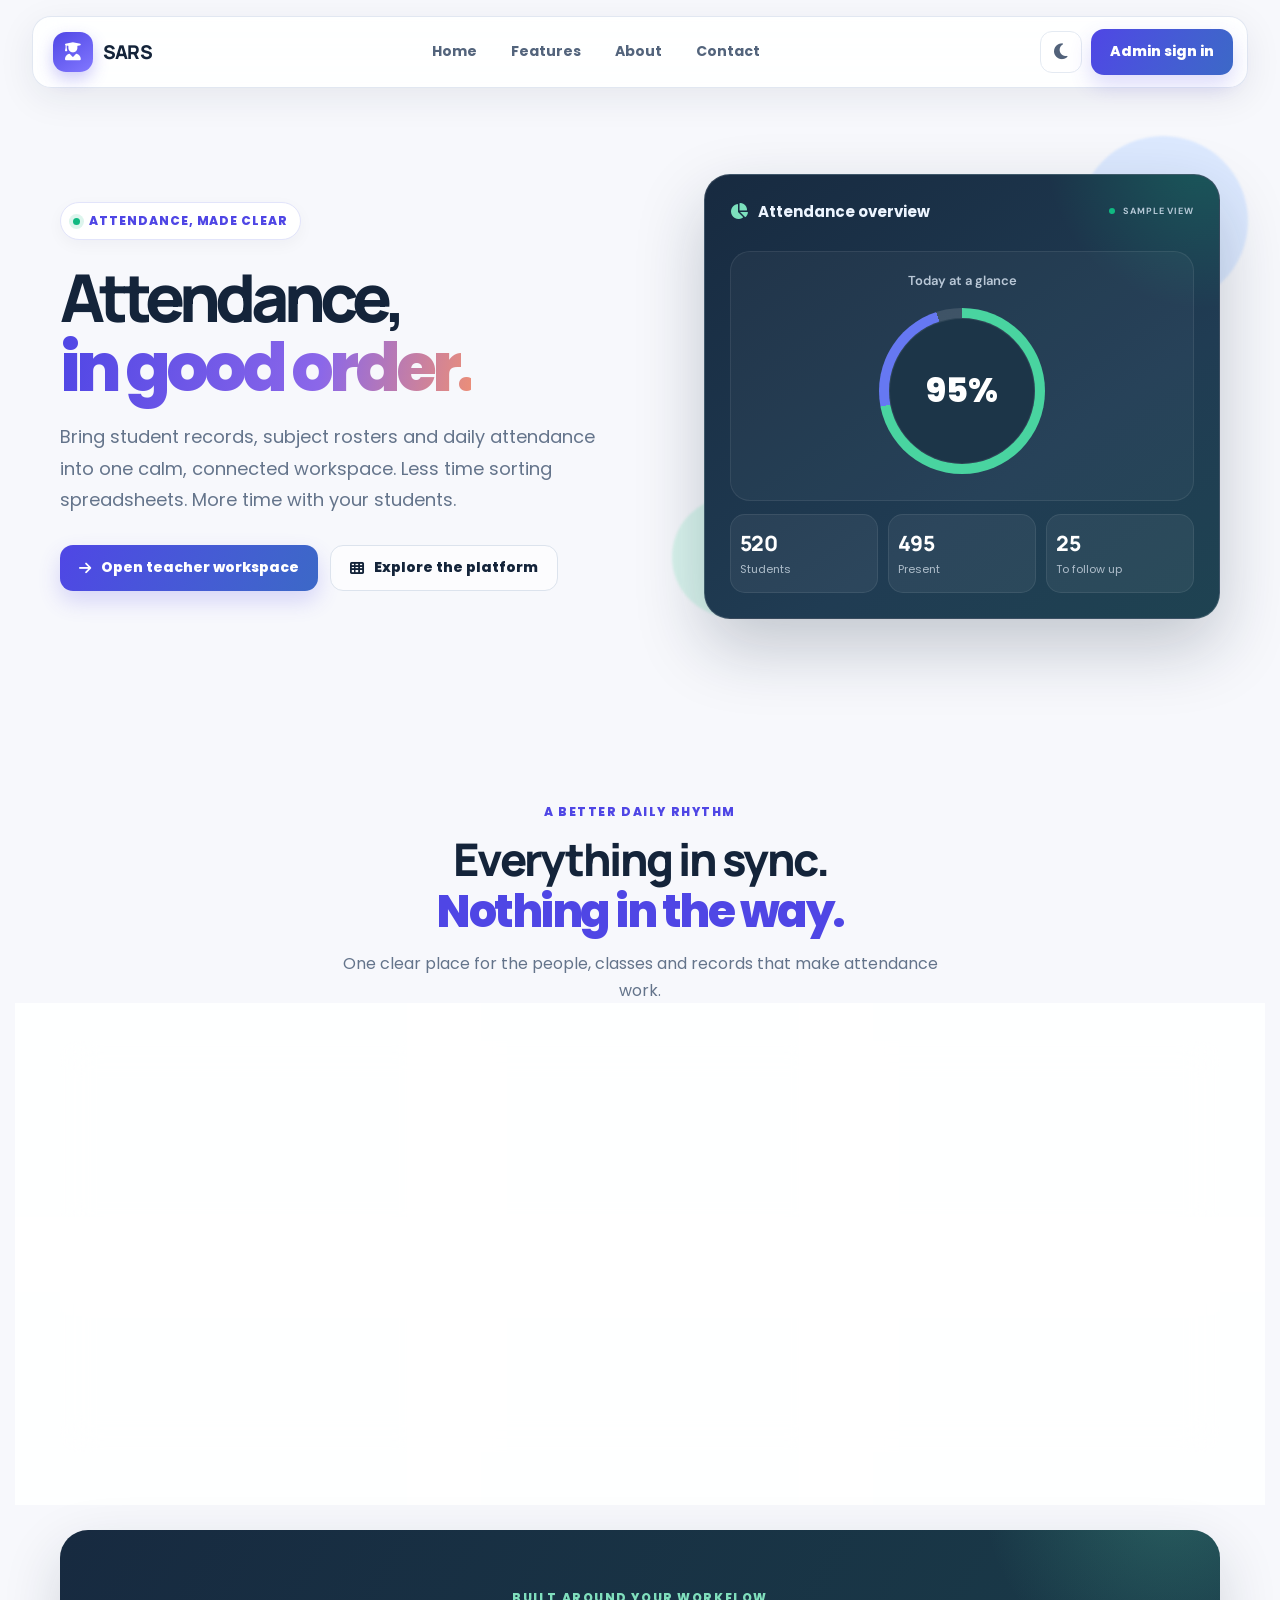
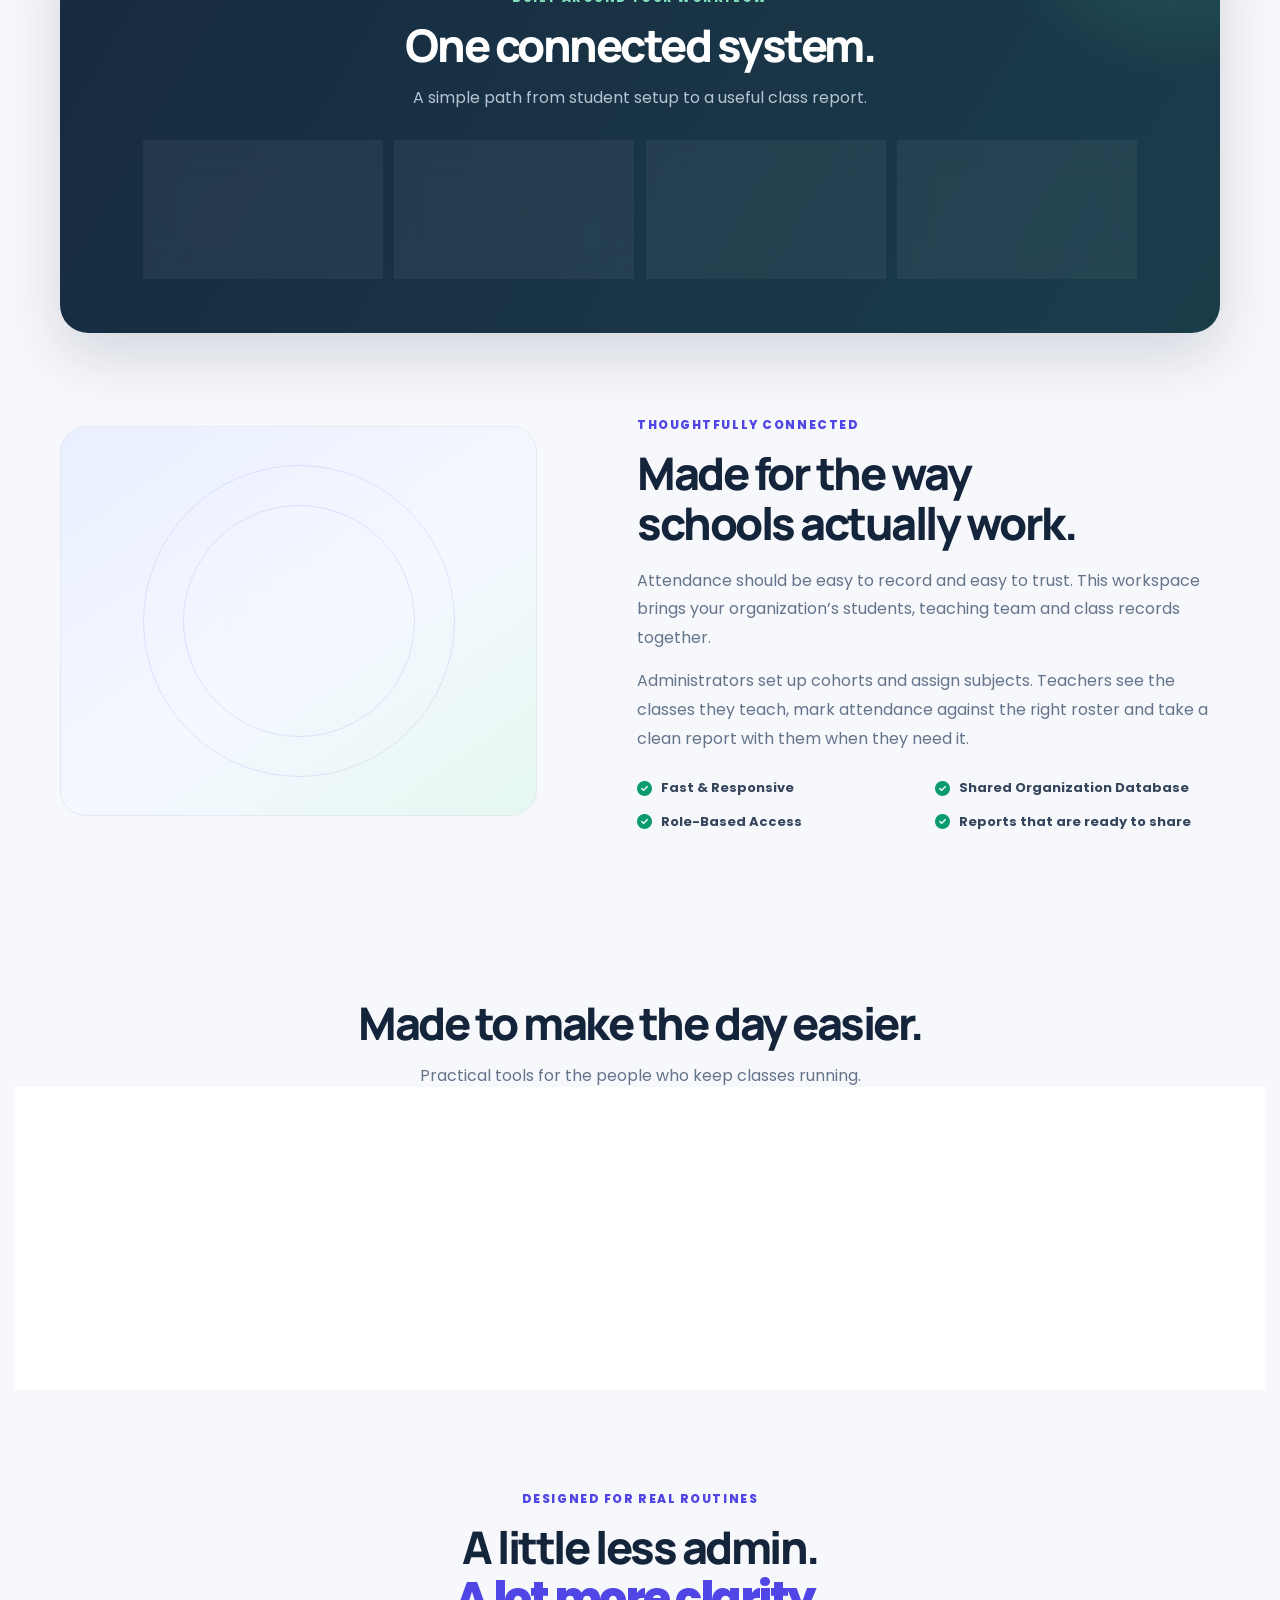
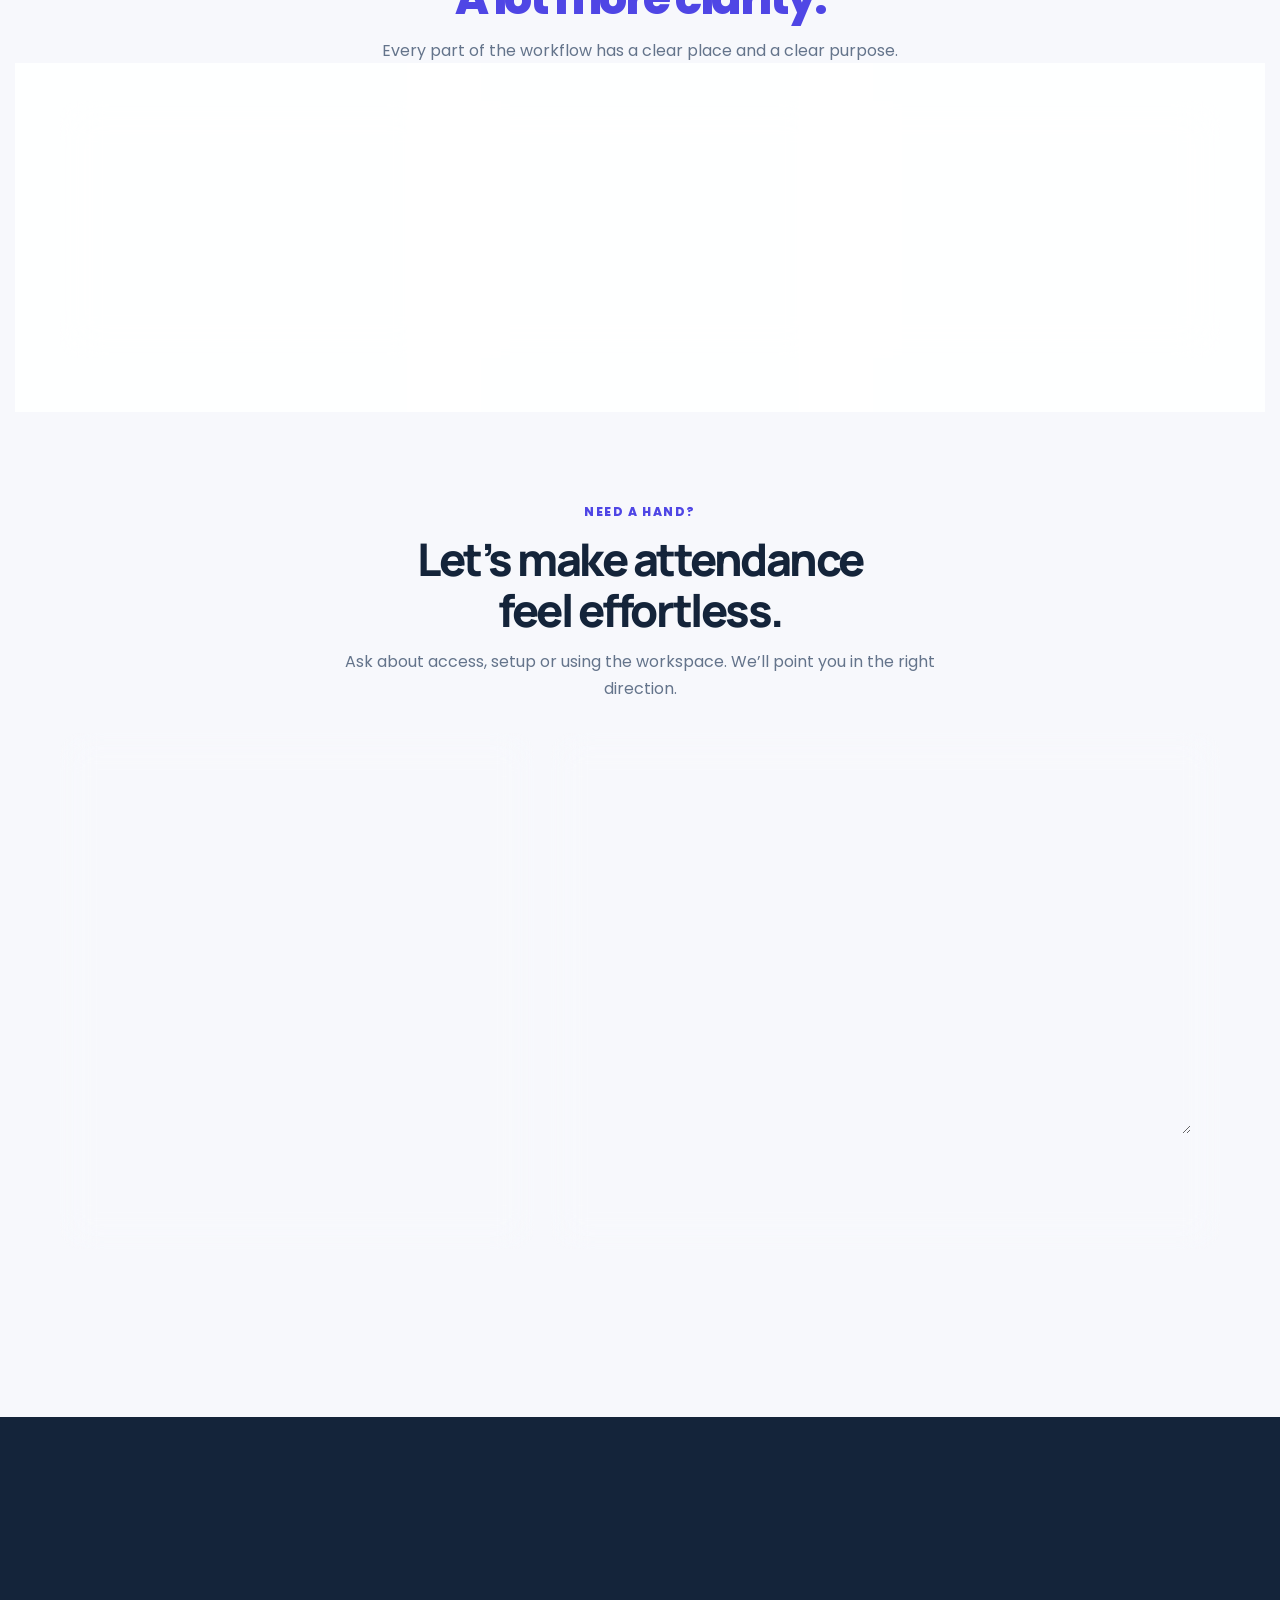
==== commit dd648aab: "Update attendance management system" ====
--- a/frontend/index.html
+++ b/frontend/index.html
@@ -11,6 +11,7 @@
     <link rel="stylesheet" href="style.css">
     <link rel="stylesheet" href="responsive.css">
     <link rel="stylesheet" href="animation.css">
+    <link rel="stylesheet" href="site-refresh.css">
 
     <!-- Font Awesome -->
     <link rel="stylesheet"
@@ -62,7 +63,7 @@
 
             <div class="nav-buttons">
 
-                <button id="themeBtn">
+                <button id="themeBtn" type="button" aria-label="Toggle color theme" title="Toggle color theme">
                     <i class="fa-solid fa-moon"></i>
                 </button>
 
@@ -84,25 +85,19 @@
 
         <div class="hero-left">
 
-            
+            <div class="hero-kicker"><span class="kicker-dot"></span> Attendance, made clear</div>
 
             <h1>
 
-                Student Attendance
+                Attendance,
                 <br>
-
-                <span>Tracker </span>
+                <span>in good order.</span>
 
             </h1>
 
             <p>
 
-                A modern onlline attendance tracker system built using
-                HTML, CSS and JavaScript.
-
-                Easily manage students, mark attendance,
-                generate reports and monitor attendance
-                statistics from one beautiful dashboard.
+                Bring student records, subject rosters and daily attendance into one calm, connected workspace. Less time sorting spreadsheets. More time with your students.
 
             </p>
 
@@ -110,17 +105,15 @@
 
                 <a href="teacher-login.html" class="btn-primary">
 
-                    <i class="fa-solid fa-chart-line"></i>
-
-                    Teacher sign in
+                    <i class="fa-solid fa-arrow-right"></i>
+                    Open teacher workspace
 
                 </a>
 
                 <a href="features.html" class="btn-secondary">
 
-                    <i class="fa-solid fa-arrow-down"></i>
-
-                    Explore Features
+                <i class="fa-solid fa-table-cells"></i>
+                    Explore the platform
 
                 </a>
 
@@ -138,13 +131,14 @@
 
                     <i class="fa-solid fa-chart-pie"></i>
 
-                    Attendance Overview
+                    <span>Attendance overview</span>
+                    <span class="preview-tag"><i></i> SAMPLE VIEW</span>
 
                 </div>
 
                 <div class="progress-box">
 
-                    <h3>Today's Attendance</h3>
+                    <h3>Today at a glance</h3>
 
                     <div class="circle">
 
@@ -176,7 +170,7 @@
 
                         <h2>25</h2>
 
-                        <p>Absent</p>
+                        <p>To follow up</p>
 
                     </div>
 
@@ -195,11 +189,11 @@
 
     <div class="section-title">
 
-        <h2>Powerful Features</h2>
+        <span class="section-kicker">A better daily rhythm</span>
+        <h2>Everything in sync.<br><span>Nothing in the way.</span></h2>
 
         <p>
-            Everything you need to manage student attendance
-            efficiently in one modern application.
+            One clear place for the people, classes and records that make attendance work.
         </p>
 
     </div>
@@ -210,8 +204,7 @@
             <i class="fas fa-user-plus"></i>
             <h3>Add Students</h3>
             <p>
-                Register new students with  Unique Id, Roll number, Branch, semester
-                 and contact details.
+                Keep names, registration numbers and cohort details together in one searchable directory.
             </p>
         </div>
 
@@ -219,8 +212,7 @@
             <i class="fas fa-calendar-check"></i>
             <h3>Take Attendance</h3>
             <p>
-                Mark students Present or Absent
-                with just one click.
+                Choose a subject and mark the students on its assigned roster.
             </p>
         </div>
 
@@ -228,8 +220,7 @@
             <i class="fas fa-chart-line"></i>
             <h3>Reports</h3>
             <p>
-                Generate daily, weekly and monthly
-                attendance reports.
+                Review attendance by date and export a clear report as CSV.
             </p>
         </div>
 
@@ -237,8 +228,7 @@
             <i class="fas fa-search"></i>
             <h3>Search Students</h3>
             <p>
-                Quickly search students using Unique Id,
-                roll number or name.
+                Find a student by name or registration number in seconds.
             </p>
         </div>
 
@@ -246,8 +236,7 @@
             <i class="fas fa-cloud-download-alt"></i>
             <h3>Online Database</h3>
             <p>
-                Student, subject and attendance data is stored
-                in the organization database.
+                Keep student, subject and attendance records in one organization workspace.
             </p>
         </div>
 
@@ -255,8 +244,7 @@
             <i class="fas fa-mobile-screen-button"></i>
             <h3>Responsive Design</h3>
             <p>
-                Works perfectly on desktop,
-                tablet and mobile devices.
+                Use the same clear workspace on desktop, tablet or phone.
             </p>
         </div>
 
@@ -270,10 +258,11 @@
 
     <div class="section-title">
 
-        <h2>Attendance Statistics</h2>
+        <span class="section-kicker">Built around your workflow</span>
+        <h2>One connected system.</h2>
 
         <p>
-            Overview of attendance performance.
+            A simple path from student setup to a useful class report.
         </p>
 
     </div>
@@ -282,26 +271,26 @@
 
         <div class="stat-card">
             <i class="fas fa-users"></i>
-            <h2>520</h2>
-            <p>Total Students</p>
+            <h2>01</h2>
+            <p>Shared student directory</p>
         </div>
 
         <div class="stat-card">
             <i class="fas fa-user-check"></i>
-            <h2>495</h2>
-            <p>Present Today</p>
+            <h2>02</h2>
+            <p>Purpose-built workspaces</p>
         </div>
 
         <div class="stat-card">
             <i class="fas fa-user-xmark"></i>
-            <h2>25</h2>
-            <p>Absent Today</p>
+            <h2>03</h2>
+            <p>Subject-based attendance</p>
         </div>
 
         <div class="stat-card">
             <i class="fas fa-percent"></i>
-            <h2>95%</h2>
-            <p>Attendance Rate</p>
+            <h2>CSV</h2>
+            <p>Reports ready to export</p>
         </div>
 
     </div>
@@ -322,24 +311,18 @@
 
     <div class="about-right">
 
-        <h2>About the Project</h2>
+        <span class="section-kicker">Thoughtfully connected</span>
+        <h2>Made for the way<br>schools actually work.</h2>
 
         <p>
 
-            Student Attendance Reporting System is a
-            modern web application designed to simplify
-            attendance management for schools and colleges.
+            Attendance should be easy to record and easy to trust. This workspace brings your organization’s students, teaching team and class records together.
 
         </p>
 
         <p>
 
-            It allows administrators and teachers
-            to manage student records,
-            record attendance,
-            view reports
-            and monitor attendance statistics
-            through dedicated administrator and teacher workspaces connected to a shared database.
+            Administrators set up cohorts and assign subjects. Teachers see the classes they teach, mark attendance against the right roster and take a clean report with them when they need it.
 
         </p>
 
@@ -362,7 +345,7 @@
 
             <li>
                 <i class="fas fa-check-circle"></i>
-                Beautiful Glassmorphism UI
+                Reports that are ready to share
             </li>
 
         </ul>
@@ -377,10 +360,10 @@
 
     <div class="section-title">
 
-        <h2>Why Choose Our System?</h2>
+        <h2>Made to make the day easier.</h2>
 
         <p>
-            Designed to save time and improve attendance management.
+            Practical tools for the people who keep classes running.
         </p>
 
     </div>
@@ -391,12 +374,11 @@
 
             <i class="fas fa-bolt"></i>
 
-            <h3>Fast</h3>
-
-            <p>
-
-                Quickly mark attendance
-                with an intuitive interface.
+            <h3>Quick to record</h3>
+
+            <p>
+
+                Start with the right class list and record attendance without extra steps.
 
             </p>
 
@@ -406,12 +388,11 @@
 
             <i class="fas fa-shield-alt"></i>
 
-            <h3>Secure</h3>
-
-            <p>
-
-                Attendance records remain safely
-                stored in your browser.
+            <h3>Clear access</h3>
+
+            <p>
+
+                Administrators manage the organization. Teachers work within their assigned subjects.
 
             </p>
 
@@ -421,12 +402,11 @@
 
             <i class="fas fa-chart-pie"></i>
 
-            <h3>Analytics</h3>
-
-            <p>
-
-                Visual attendance summaries
-                help monitor student performance.
+            <h3>Useful context</h3>
+
+            <p>
+
+                See attendance patterns across a date range and follow up with confidence.
 
             </p>
 
@@ -436,12 +416,11 @@
 
             <i class="fas fa-laptop-code"></i>
 
-            <h3>Modern Design</h3>
-
-            <p>
-
-                Professional glassmorphism UI
-                with smooth animations.
+            <h3>Useful reports</h3>
+
+            <p>
+
+                Review attendance history and export a date-range matrix as CSV.
 
             </p>
 
@@ -457,61 +436,60 @@
 <section class="testimonials">
 
     <div class="section-title">
-        <h2>What Users Say</h2>
-        <p>Feedback from teachers and administrators.</p>
+        <span class="section-kicker">Designed for real routines</span>
+        <h2>A little less admin.<br><span>A lot more clarity.</span></h2>
+        <p>Every part of the workflow has a clear place and a clear purpose.</p>
     </div>
 
     <div class="testimonial-container">
 
         <div class="testimonial-card">
-            <i class="fas fa-quote-left quote"></i>
-
-            <p>
-                This attendance system has made our daily work
-                much easier. The dashboard is simple and fast.
+            <i class="fas fa-address-book quote"></i>
+
+            <p>
+                Keep student identity and cohort details organized in one searchable directory.
             </p>
 
             <div class="user-info">
-                <i class="fas fa-user-circle user-icon"></i>
+                    <i class="fas fa-users user-icon"></i>
 
                 <div>
-                    <h4>Mr. Rajesh Kumar</h4>
-                    <span>Computer Science Teacher</span>
+                    <h4>Student records</h4>
+                    <span>One source for every class</span>
                 </div>
             </div>
         </div>
 
         <div class="testimonial-card">
-            <i class="fas fa-quote-left quote"></i>
-
-            <p>
-                Excellent interface with quick attendance reports.
-                Very useful for schools and colleges.
+            <i class="fas fa-calendar-check quote"></i>
+
+            <p>
+                Assign subjects to teachers and make the eligible class roster clear before attendance begins.
             </p>
 
             <div class="user-info">
-                <i class="fas fa-user-circle user-icon"></i>
+                    <i class="fas fa-chalkboard-user user-icon"></i>
 
                 <div>
-                    <h4>Mrs. Neha Sharma</h4>
-                    <span>Administrator</span>
+                    <h4>Subject-first attendance</h4>
+                    <span>The right roster, every time</span>
                 </div>
             </div>
         </div>
 
         <div class="testimonial-card">
-            <i class="fas fa-quote-left quote"></i>
-
-            <p>
-                The teacher workspace keeps assigned classes, attendance and reports together.
+            <i class="fas fa-file-csv quote"></i>
+
+            <p>
+                Move from class records to attendance history, then export a practical report in a few steps.
             </p>
 
             <div class="user-info">
-                <i class="fas fa-user-circle user-icon"></i>
+                    <i class="fas fa-chart-column user-icon"></i>
 
                 <div>
-                    <h4>Dr. Amit Singh</h4>
-                    <span>Principal</span>
+                    <h4>Reports that travel</h4>
+                    <span>Useful beyond the dashboard</span>
                 </div>
             </div>
         </div>
@@ -526,10 +504,11 @@
 
     <div class="section-title">
 
-        <h2>Contact Us</h2>
+        <span class="section-kicker">Need a hand?</span>
+        <h2>Let’s make attendance<br>feel effortless.</h2>
 
         <p>
-            Have questions? Send us a message.
+            Ask about access, setup or using the workspace. We’ll point you in the right direction.
         </p>
 
     </div>
@@ -543,7 +522,7 @@
             <h3>Get In Touch</h3>
 
             <p>
-                We'd love to hear your feedback and suggestions.
+                Tell us what you need help with. For account access, contact your organization administrator.
             </p>
 
             <div class="info-box">
@@ -552,9 +531,8 @@
 
                 <div>
 
-                    <h4>Address</h4>
-
-                    <p>Computer Science Department</p>
+                    <h4>Account access</h4>
+                    <p>Your organization administrator can help.</p>
 
                 </div>
 
@@ -566,9 +544,8 @@
 
                 <div>
 
-                    <h4>Phone</h4>
-
-                    <p>+91 9876543210</p>
+                    <h4>Student records</h4>
+                    <p>Send the registration number and a short description.</p>
 
                 </div>
 
@@ -580,9 +557,8 @@
 
                 <div>
 
-                    <h4>Email</h4>
-
-                    <p>attendance@example.com</p>
+                    <h4>Keep it secure</h4>
+                    <p>Never include a password in your message.</p>
 
                 </div>
 
@@ -710,19 +686,13 @@
 
         <div class="footer-box">
 
-            <h3>Follow Us</h3>
-
-            <div class="social-icons">
-
-                <a href="#"><i class="fab fa-facebook-f"></i></a>
-
-                <a href="#"><i class="fab fa-instagram"></i></a>
-
-                <a href="#"><i class="fab fa-linkedin-in"></i></a>
-
-                <a href="#"><i class="fab fa-github"></i></a>
-
-            </div>
+            <h3>Get started</h3>
+
+            <ul>
+                <li><a href="admin-login.html">Administrator sign in</a></li>
+                <li><a href="teacher-login.html">Teacher sign in</a></li>
+                <li><a href="contact.html">Get help</a></li>
+            </ul>
 
         </div>
 
--- a/frontend/site-refresh.css
+++ b/frontend/site-refresh.css
@@ -0,0 +1,469 @@
+@import url('https://fonts.googleapis.com/css2?family=DM+Sans:wght@400;500;600;700&family=Manrope:wght@400;500;600;700;800&display=swap');
+
+:root {
+    --ink: #14243a;
+    --muted: #64748b;
+    --paper: #ffffff;
+    --wash: #f5f7fb;
+    --line: #e4eaf2;
+    --primary: #4f46e5;
+    --secondary: #10b981;
+    --shadow-soft: 0 18px 55px rgba(20, 36, 58, .08);
+    --shadow-lift: 0 24px 60px rgba(20, 36, 58, .14);
+}
+
+html { scroll-behavior: smooth; scroll-padding-top: 105px; }
+body {
+    background: var(--wash);
+    color: var(--ink);
+    font-family: 'DM Sans', 'Poppins', sans-serif;
+    line-height: 1.65;
+}
+body:has(.hero) { background: #f7f8fc; }
+body:has(.hero) .background { display: none; }
+body:has(.hero) section { padding-left: 0; padding-right: 0; }
+a { transition: color .2s ease, background-color .2s ease, transform .2s ease, box-shadow .2s ease; }
+button { font: inherit; }
+
+/* Public landing page */
+header { position: fixed; inset: 0 0 auto; z-index: 999; pointer-events: none; }
+.navbar {
+    pointer-events: auto;
+    width: min(1216px, calc(100% - 48px));
+    min-height: 72px;
+    margin: 16px auto 0;
+    padding: 10px 14px 10px 20px;
+    border: 1px solid rgba(222, 229, 240, .9);
+    border-radius: 19px;
+    background: rgba(255, 255, 255, .88);
+    box-shadow: 0 10px 36px rgba(24, 39, 62, .08);
+    backdrop-filter: blur(18px);
+    display: flex;
+    align-items: center;
+    justify-content: space-between;
+    gap: 20px;
+    color: var(--ink);
+}
+.logo { display: flex; align-items: center; gap: 10px; flex: 0 0 auto; }
+.logo i {
+    width: 40px; height: 40px; display: grid; place-items: center;
+    border-radius: 13px; color: #fff; font-size: 18px;
+    background: linear-gradient(145deg, var(--primary), #8278ff);
+    box-shadow: 0 7px 16px color-mix(in srgb, var(--primary) 28%, transparent);
+}
+.logo h2 { color: var(--ink); font: 800 19px/1 'Manrope', sans-serif; letter-spacing: -.04em; }
+.nav-links { display: flex; align-items: center; gap: 8px; list-style: none; }
+.nav-links a {
+    display: inline-flex; align-items: center; min-height: 42px;
+    padding: 0 13px; border-radius: 11px; color: #53647c;
+    text-decoration: none; font-size: 14px; font-weight: 700;
+}
+.nav-links a:hover, .nav-links a[aria-current=page] { color: var(--primary); background: #f0f1ff; }
+.nav-buttons { display: flex; align-items: center; gap: 9px; }
+#themeBtn {
+    width: 42px; height: 42px; border: 1px solid var(--line); border-radius: 12px;
+    display: grid; place-items: center; background: #fff; color: #52627a; cursor: pointer;
+}
+#themeBtn:hover { border-color: var(--primary); color: var(--primary); transform: translateY(-1px); }
+.login-btn, .btn-primary, .btn-secondary {
+    min-height: 46px; display: inline-flex; align-items: center; justify-content: center; gap: 10px;
+    padding: 0 19px; border-radius: 13px; text-decoration: none; font-size: 14px; font-weight: 800;
+}
+.login-btn, .btn-primary {
+    color: #fff; background: linear-gradient(115deg, var(--primary), color-mix(in srgb, var(--primary) 70%, var(--secondary)));
+    box-shadow: 0 10px 22px color-mix(in srgb, var(--primary) 20%, transparent);
+}
+.login-btn:hover, .btn-primary:hover { color: #fff; transform: translateY(-2px); box-shadow: 0 14px 26px color-mix(in srgb, var(--primary) 28%, transparent); }
+.btn-secondary { border: 1px solid #dce3ed; color: var(--ink); background: rgba(255,255,255,.68); }
+.btn-secondary:hover { color: var(--primary); border-color: color-mix(in srgb, var(--primary) 32%, white); background: #fff; }
+
+.hero {
+    width: min(1160px, calc(100% - 48px)); min-height: 720px; margin: 0 auto;
+    padding: 158px 0 85px; display: grid; grid-template-columns: 1fr .93fr;
+    align-items: center; gap: clamp(42px, 7vw, 92px);
+}
+.hero-left { max-width: 600px; }
+.hero-kicker, .section-kicker, .eyebrow {
+    color: var(--primary); font-size: 12px; font-weight: 800; letter-spacing: .13em; text-transform: uppercase;
+}
+.hero-kicker {
+    display: inline-flex; align-items: center; gap: 9px; padding: 8px 12px;
+    border: 1px solid #e2e4fa; border-radius: 999px; background: #fff; letter-spacing: .08em;
+    box-shadow: 0 5px 16px rgba(20,36,58,.04);
+}
+.kicker-dot, .preview-tag i { width: 7px; height: 7px; border-radius: 50%; background: var(--secondary); box-shadow: 0 0 0 4px color-mix(in srgb, var(--secondary) 14%, transparent); }
+.hero-left h1 {
+    margin: 23px 0 19px; max-width: 660px; color: var(--ink);
+    font: 800 clamp(48px, 5.3vw, 66px)/1.04 'Manrope', sans-serif; letter-spacing: -.075em;
+}
+.hero-left h1 span {
+    color: var(--primary); background: linear-gradient(100deg, var(--primary), #8b67e9 63%, #ed8f76);
+    -webkit-background-clip: text; background-clip: text; -webkit-text-fill-color: transparent;
+}
+.hero-left p { max-width: 540px; color: var(--muted); font-size: 18px; line-height: 1.75; }
+.hero-buttons { display: flex; flex-wrap: wrap; gap: 12px; margin-top: 29px; }
+.hero-right { min-width: 0; position: relative; }
+.hero-right::before, .hero-right::after {
+    position: absolute; content: ''; z-index: -1; border-radius: 50%; filter: blur(1px);
+}
+.hero-right::before { width: 170px; height: 170px; right: -28px; top: -38px; background: #dce9ff; }
+.hero-right::after { width: 120px; height: 120px; left: -32px; bottom: 2px; background: #d9f4ed; }
+.glass-card {
+    position: relative; overflow: hidden; padding: 25px; border: 1px solid rgba(255,255,255,.14);
+    border-radius: 26px; color: #fff; background: linear-gradient(145deg, #172a40 0%, #203c53 64%, #1d4850 130%);
+    box-shadow: 0 28px 68px rgba(17, 36, 57, .23);
+}
+.glass-card::before {
+    content: ''; position: absolute; width: 320px; height: 320px; right: -145px; top: -185px;
+    border-radius: 50%; background: radial-gradient(circle, rgba(16,185,129,.27), transparent 70%); pointer-events: none;
+}
+.card-header { position: relative; display: flex; align-items: center; gap: 10px; margin-bottom: 28px; color: #edf5ff; font: 700 15px 'Manrope', sans-serif; }
+.card-header > i:first-child { color: #7ce0bd; font-size: 16px; }
+.preview-tag { margin-left: auto; display: inline-flex; align-items: center; gap: 8px; color: #b6c9d7; font: 700 9px 'DM Sans', sans-serif; letter-spacing: .1em; }
+.preview-tag i { width: 6px; height: 6px; box-shadow: none; }
+.progress-box { position: relative; text-align: center; padding: 20px 0 2px; border: 1px solid rgba(255,255,255,.08); border-radius: 20px; background: rgba(255,255,255,.035); }
+.progress-box h3 { margin: 0; color: #bac8d7; font: 600 13px 'DM Sans', sans-serif; }
+.circle {
+    position: relative; width: 166px; height: 166px; margin: 19px auto 24px; border-radius: 50%;
+    display: grid; place-items: center; color: #fff; font: 800 33px 'Manrope', sans-serif;
+    background: conic-gradient(#49d4a0 0 72%, #6678f2 72% 95%, rgba(255,255,255,.12) 95% 100%);
+}
+.circle::before { content: ''; position: absolute; inset: 10px; border-radius: inherit; background: #1c3548; box-shadow: inset 0 0 0 1px rgba(255,255,255,.08); }
+.circle span { position: relative; z-index: 1; }
+.mini-cards { position: relative; display: grid; grid-template-columns: repeat(3, 1fr); gap: 10px; margin-top: 13px; }
+.mini { padding: 14px 9px; text-align: left; border: 1px solid rgba(255,255,255,.08); border-radius: 15px; background: rgba(255,255,255,.055); }
+.mini h2 { margin: 0 0 3px; color: #fff; font: 800 21px 'Manrope', sans-serif; }
+.mini p { margin: 0; color: #aebdca; font-size: 11px; }
+
+.features, .statistics, .about, .why-us, .testimonials, .contact {
+    width: min(1160px, calc(100% - 48px)); margin: 0 auto; padding: 78px 0;
+}
+.section-title { max-width: 680px; margin: 0 auto 36px; text-align: center; }
+.section-title h2, .about-right h2, .contact > .section-title h2 {
+    margin: 10px 0 13px; color: var(--ink); font: 800 clamp(31px, 4vw, 45px)/1.12 'Manrope', sans-serif; letter-spacing: -.055em;
+}
+.section-title h2 span { color: var(--primary); }
+.section-title p { max-width: 600px; margin: 0 auto; color: var(--muted); font-size: 16px; line-height: 1.7; }
+.feature-grid { display: grid; grid-template-columns: repeat(3, minmax(0,1fr)); gap: 16px; }
+.feature-card, .why-card, .testimonial-card {
+    text-align: left; padding: 25px; border: 1px solid var(--line); border-radius: 19px;
+    background: rgba(255,255,255,.88); box-shadow: 0 8px 30px rgba(26,43,69,.035);
+    transition: transform .22s ease, box-shadow .22s ease, border-color .22s ease;
+}
+.feature-card:hover, .why-card:hover, .testimonial-card:hover { transform: translateY(-5px); border-color: #d6d8f7; box-shadow: var(--shadow-soft); }
+.feature-card i, .why-card i {
+    width: 48px; height: 48px; margin: 0 0 19px; border-radius: 15px; display: grid; place-items: center;
+    color: var(--primary); background: #f0f1ff; font-size: 18px;
+}
+.feature-card:nth-child(3n+2) i, .why-card:nth-child(2n) i { color: #078965; background: #e7f8f2; }
+.feature-card h3, .why-card h3 { margin: 0 0 8px; color: var(--ink); font: 800 17px 'Manrope', sans-serif; }
+.feature-card p, .why-card p { margin: 0; color: var(--muted); font-size: 14px; line-height: 1.7; }
+
+.statistics {
+    position: relative; overflow: hidden; padding: 54px; border-radius: 28px;
+    color: #fff; background: linear-gradient(120deg, #172a40, #1a3d4a);
+    box-shadow: 0 22px 58px rgba(20,36,58,.16);
+}
+/* The landing page's section reset removes horizontal padding globally; restore
+   an inset for the workflow panel and its tiles. */
+body:has(.hero) section.statistics { padding-inline: clamp(28px, 4vw, 54px); }
+.statistics::after { content: ''; position: absolute; width: 380px; height: 380px; right: -140px; top: -230px; border-radius: 50%; background: radial-gradient(circle, rgba(85,203,165,.25), transparent 70%); }
+.statistics .section-title { position: relative; z-index: 1; margin-bottom: 30px; }
+.statistics .section-kicker { color: #80dfbd; }
+.statistics .section-title h2 { color: #fff; }
+.statistics .section-title p { color: #b5c4d2; }
+.stats-container { position: relative; z-index: 1; display: grid; grid-template-columns: repeat(4,minmax(0,1fr)); gap: 12px; margin-inline: 32px; }
+.stat-card { padding: 20px; border: 1px solid rgba(255,255,255,.11); border-radius: 17px; background: rgba(255,255,255,.055); text-align: left; }
+.stat-card i { margin: 0 0 17px; color: #79daba; font-size: 17px; }
+.stat-card h2 { margin: 0 0 4px; color: #fff; font: 800 25px 'Manrope', sans-serif; letter-spacing: -.04em; }
+.stat-card p { margin: 0; color: #b7c6d4; font-size: 12px; }
+
+.about { display: grid; grid-template-columns: .9fr 1.1fr; gap: clamp(40px, 8vw, 100px); align-items: center; }
+.about-left { position: relative; display: grid; place-items: center; min-height: 390px; border: 1px solid #e3e9f3; border-radius: 26px; background: linear-gradient(145deg, #e9efff, #f4f8ff 55%, #e6f8f1); overflow: hidden; }
+.about-left::before, .about-left::after { content: ''; position: absolute; border-radius: 50%; border: 1px solid rgba(79,70,229,.12); }
+.about-left::before { width: 310px; height: 310px; }
+.about-left::after { width: 230px; height: 230px; }
+.hero-illustration { width: 150px; height: 150px; display: grid; place-items: center; border-radius: 42px; transform: rotate(-7deg); color: #fff; background: linear-gradient(145deg, var(--primary), #776cf1); box-shadow: 0 22px 42px color-mix(in srgb, var(--primary) 28%, transparent); }
+.hero-illustration i { font-size: 62px; transform: rotate(7deg); }
+.about-right h2 { margin: 11px 0 18px; }
+.about-right p { margin: 0 0 14px; color: var(--muted); line-height: 1.8; }
+.about-right ul { display: grid; grid-template-columns: 1fr 1fr; gap: 12px; margin-top: 24px; padding: 0; list-style: none; }
+.about-right li { display: flex; align-items: center; gap: 9px; margin: 0; color: #34455c; font-size: 13px; font-weight: 700; }
+.about-right li i { color: #0b9b70; font-size: 15px; }
+.why-grid { display: grid; grid-template-columns: repeat(4,minmax(0,1fr)); gap: 15px; }
+.why-card { padding: 22px; }
+.why-card i { width: 43px; height: 43px; font-size: 16px; }
+.testimonials { padding-top: 72px; }
+.testimonial-container { display: grid; grid-template-columns: repeat(3,minmax(0,1fr)); gap: 16px; }
+.testimonial-card { padding: 23px; }
+.testimonial-card .quote { width: 44px; height: 44px; margin-bottom: 15px; display: grid; place-items: center; border-radius: 14px; background: #f0f1ff; color: var(--primary); font-size: 18px; }
+.testimonial-card p { min-height: 72px; margin: 0 0 18px; color: #53647a; font-size: 14px; line-height: 1.7; }
+.user-info { padding-top: 15px; border-top: 1px solid var(--line); gap: 11px; }
+.user-icon { width: 38px; height: 38px; display: grid; place-items: center; border-radius: 12px; color: #078965; background: #e7f8f2; font-size: 15px; }
+.user-info h4 { margin: 0; color: var(--ink); font: 800 13px 'Manrope',sans-serif; }
+.user-info span { color: var(--muted); font-size: 11px; }
+
+.contact { padding-top: 62px; padding-bottom: 88px; }
+.contact > .section-title { margin-bottom: 30px; }
+.contact-container { display: grid; grid-template-columns: .83fr 1.17fr; gap: 17px; }
+.contact-info, .contact-form { border: 1px solid var(--line); border-radius: 21px; box-shadow: var(--shadow-soft); }
+.contact-info { display: flex; flex-direction: column; justify-content: center; padding: 29px; color: #fff; background: linear-gradient(150deg, #172a40, #214a52); }
+.contact-info h3 { margin: 0 0 8px; color: #fff; font: 800 22px 'Manrope',sans-serif; }
+.contact-info > p { color: #c0ced9; font-size: 14px; }
+.info-box { gap: 14px; margin: 21px 0 0; align-items: flex-start; }
+.info-box i { width: 39px; height: 39px; flex: 0 0 39px; display: grid; place-items: center; border-radius: 12px; color: #8ce2c2; background: rgba(255,255,255,.09); font-size: 14px; }
+.info-box h4 { margin: 0 0 2px; color: #fff; font: 700 13px 'Manrope',sans-serif; }
+.info-box p { margin: 0; color: #bac9d5; font-size: 12px; }
+.contact-form { padding: 27px; background: #fff; }
+.contact-form form { display: grid; gap: 12px; }
+.contact-form .input-box input, .contact-form .input-box textarea {
+    width: 100%; min-height: 48px; padding: 12px 14px; border: 1px solid #e1e7ef; border-radius: 12px;
+    outline: none; color: var(--ink); background: #fafbfd; font: 14px 'DM Sans',sans-serif; transition: .18s;
+}
+.contact-form .input-box textarea { min-height: 130px; resize: vertical; }
+.contact-form .input-box input:focus, .contact-form .input-box textarea:focus { border-color: var(--primary); background: #fff; box-shadow: 0 0 0 4px color-mix(in srgb, var(--primary) 11%, transparent); }
+.contact-form .btn-primary { border: 0; cursor: pointer; justify-self: start; }
+.footer { padding: 55px max(24px, calc((100% - 1160px)/2)) 18px; color: #b9c7d5; background: #14243a; }
+.footer-container { display: grid; grid-template-columns: 1.5fr 1fr 1fr .8fr; gap: 35px; width: min(1160px,100%); margin: auto; }
+.footer-box h2, .footer-box h3 { color: #fff; font-family: 'Manrope',sans-serif; }
+.footer-box h2 { font-size: 19px; }
+.footer-box h2 i { margin-right: 8px; color: #82dfbd; }
+.footer-box h3 { font-size: 13px; }
+.footer-box p, .footer-box a { color: #b9c7d5; font-size: 13px; line-height: 1.8; }
+.footer-box ul { padding: 0; list-style: none; }
+.footer-box a { text-decoration: none; }
+.footer-box a:hover { color: #fff; }
+.social-icons { display: flex; gap: 8px; }
+.social-icons a { width: 36px; height: 36px; display: grid; place-items: center; border-radius: 11px; background: rgba(255,255,255,.08); }
+.copyright { width: min(1160px,100%); margin: 35px auto 0; padding-top: 16px; border-top: 1px solid rgba(255,255,255,.12); color: #91a2b3; font-size: 11px; }
+#scrollTop { border: 0; border-radius: 14px; color: #fff; background: var(--primary); box-shadow: var(--shadow-soft); }
+
+/* Supporting public pages */
+.site-nav { position: sticky; z-index: 1001; pointer-events: auto; height: 76px; padding: 0 max(24px, calc((100% - 1160px)/2)); border-color: var(--line); background: rgba(255,255,255,.9); backdrop-filter: blur(16px); }
+.site-nav * { pointer-events: auto; }
+.site-brand { color: var(--ink); font: 800 17px 'Manrope',sans-serif; }
+.site-brand i { width: 38px; height: 38px; display: grid; place-items: center; border-radius: 12px; color: #fff; background: linear-gradient(145deg,var(--primary),#8278ff); }
+.site-links { gap: 7px; }
+.site-links a { padding: 9px 12px; border-radius: 10px; color: #53647c; font-size: 13px; }
+.site-links a:hover, .site-links a[aria-current=page] { color: var(--primary); background: #f0f1ff; }
+.site-links .site-login { color: #fff; background: linear-gradient(115deg,var(--primary),#7369ef); }
+.site-links .site-login:hover { color: #fff; transform: translateY(-1px); }
+.site-wrap { width: min(1160px, calc(100% - 48px)); max-width: none; min-height: calc(100vh - 160px); margin: 0 auto; padding: 128px 0 80px; }
+.site-wrap h1 { max-width: 820px; margin: 12px 0 16px; color: var(--ink); font: 800 clamp(42px,6vw,66px)/1.06 'Manrope',sans-serif; letter-spacing: -.065em; }
+.site-wrap .lead { color: var(--muted); font-size: 17px; line-height: 1.75; }
+.site-grid { grid-template-columns: repeat(3,minmax(0,1fr)); gap: 16px; margin-top: 34px; }
+.site-card { padding: 25px; border-color: var(--line); border-radius: 19px; box-shadow: 0 8px 30px rgba(26,43,69,.04); transition: transform .2s, box-shadow .2s; }
+.site-card:hover { transform: translateY(-4px); box-shadow: var(--shadow-soft); }
+.site-card i { width: 45px; height: 45px; display: grid; place-items: center; border-radius: 14px; color: var(--primary); background: #f0f1ff; font-size: 17px; }
+.site-card h2 { color: var(--ink); font: 800 17px 'Manrope',sans-serif; }
+.site-card p { color: var(--muted); font-size: 14px; line-height: 1.7; }
+.detail-section, .help-section { margin-top: 76px; }
+.detail-heading { max-width: 690px; margin-bottom: 24px; }
+.detail-heading h2, .detail-callout h2 { margin: 8px 0 10px; color: var(--ink); font: 800 clamp(27px,4vw,39px)/1.15 'Manrope',sans-serif; letter-spacing: -.045em; }
+.detail-heading p, .detail-callout p { max-width: 650px; margin: 0; color: var(--muted); font-size: 15px; line-height: 1.75; }
+.step-grid, .principle-grid, .help-grid { display: grid; grid-template-columns: repeat(3,minmax(0,1fr)); gap: 15px; }
+.step-card, .principle-card, .help-card { position: relative; min-height: 210px; padding: 25px; border: 1px solid var(--line); border-radius: 19px; background: #fff; box-shadow: 0 8px 30px rgba(26,43,69,.04); }
+.step-card > span, .help-card > span { position: absolute; right: 20px; top: 17px; color: #aab5c4; font: 800 13px 'Manrope',sans-serif; }
+.step-card > i, .principle-card > i { width: 44px; height: 44px; display: grid; place-items: center; border-radius: 14px; color: var(--primary); background: #f0f1ff; font-size: 17px; }
+.step-card h3, .principle-card h3, .help-card h3 { margin: 18px 0 7px; color: var(--ink); font: 800 16px 'Manrope',sans-serif; }
+.step-card p, .principle-card p, .help-card p { margin: 0; color: var(--muted); font-size: 14px; line-height: 1.7; }
+.detail-callout { display: flex; align-items: center; justify-content: space-between; gap: 28px; margin-top: 28px; padding: clamp(24px,4vw,38px); border: 1px solid #e0e5ff; border-radius: 22px; background: linear-gradient(120deg,#f0f1ff,#effaf6); }
+.detail-callout .eyebrow { color: var(--primary); }
+.callout-links { display: grid; gap: 10px; flex: 0 0 auto; }
+.callout-links a, .text-link { display: inline-flex; align-items: center; gap: 9px; color: var(--primary); font-size: 14px; font-weight: 800; text-decoration: none; }
+.callout-links a { padding: 12px 15px; border: 1px solid #dce2f4; border-radius: 12px; background: rgba(255,255,255,.78); }
+.callout-links a:hover, .text-link:hover { transform: translateY(-2px); }
+.contact-layout { grid-template-columns: .83fr 1.17fr; gap: 17px; }
+.contact-card { padding: 28px; border-color: var(--line); border-radius: 20px; box-shadow: var(--shadow-soft); }
+.contact-card h2 { color: var(--ink); font: 800 22px 'Manrope',sans-serif; }
+.contact-card p { color: var(--muted); font-size: 14px; }
+.contact-form input, .contact-form textarea { min-height: 47px; border-color: var(--line); border-radius: 11px; background: #fafbfd; }
+.contact-form input:focus, .contact-form textarea:focus { border-color: var(--primary); outline: 0; box-shadow: 0 0 0 4px color-mix(in srgb, var(--primary) 11%, transparent); }
+.contact-form button { border-radius: 12px; background: var(--primary); }
+.site-footer { border-color: var(--line); color: #718096; background: #fff; font-size: 12px; }
+.site-footer a { color: var(--primary); text-decoration: none; font-weight: 700; }
+
+/* Sign-in pages */
+.login-page { min-height: 100vh; grid-template-columns: 1.05fr .95fr; background: #f7f8fc; }
+.login-visual { min-height: 100vh; padding: clamp(42px,8vw,112px); background: linear-gradient(145deg,#162a40,#1e4952); }
+.login-visual::before, .login-visual::after { width: 620px; height: 620px; border-color: rgba(255,255,255,.12); }
+.login-visual::before { right: -270px; bottom: -250px; }
+.login-visual::after { right: -190px; bottom: -180px; }
+.login-brand { position: relative; z-index: 1; font: 800 15px 'Manrope',sans-serif; letter-spacing: .04em; }
+.login-brand .brand-mark { width: 42px; height: 42px; border-radius: 14px; color: var(--primary); background: #fff; }
+.login-visual h1 { position: relative; z-index: 1; margin-top: 32px; font-size: clamp(38px,5vw,66px); letter-spacing: -.06em; }
+.login-visual p { position: relative; z-index: 1; font-size: 16px; }
+.login-card-side { padding: 42px; }
+.login-card { border-color: #e6ebf2; border-radius: 23px; box-shadow: 0 25px 65px rgba(20,36,58,.1); }
+.login-card h2 { color: var(--ink); font: 800 27px 'Manrope',sans-serif; letter-spacing: -.04em; }
+.login-card > p { color: var(--muted); font-size: 14px; }
+.login-card .field label { color: #34455b; font-size: 12px; }
+.login-card .field input { min-height: 47px; border-radius: 11px; background: #fafbfd; }
+.login-card .field input:focus { border-color: var(--primary); box-shadow: 0 0 0 4px color-mix(in srgb, var(--primary) 11%, transparent); }
+.login-card .btn { min-height: 48px; border-radius: 12px; background: linear-gradient(115deg,var(--primary),#7369ef); }
+.back-link { color: var(--primary); font-size: 13px; }
+
+body.dark { background: #0e1726; color: #e8eef6; }
+body.dark:has(.hero) { background: #0e1726; }
+body.dark .navbar, body.dark .site-nav { border-color: #26364b; background: rgba(20,34,52,.92); }
+body.dark .logo h2, body.dark .nav-links a, body.dark .site-links a { color: #dce5ef; }
+body.dark #themeBtn, body.dark .hero-kicker, body.dark .btn-secondary { border-color: #34465c; color: #e3ebf4; background: #19283b; }
+body.dark .hero-left h1, body.dark .section-title h2, body.dark .about-right h2, body.dark .site-wrap h1 { color: #f2f6fb; }
+body.dark .hero-left p, body.dark .section-title p, body.dark .about-right p, body.dark .site-wrap .lead { color: #a6b5c6; }
+body.dark .feature-card, body.dark .why-card, body.dark .testimonial-card, body.dark .site-card, body.dark .contact-form, body.dark .contact-card { border-color: #2a3a50; background: #17263a; }
+body.dark .step-card, body.dark .principle-card, body.dark .help-card { border-color: #2a3a50; background: #17263a; }
+body.dark .detail-heading h2, body.dark .detail-callout h2, body.dark .step-card h3, body.dark .principle-card h3, body.dark .help-card h3 { color: #edf3fa; }
+body.dark .detail-heading p, body.dark .detail-callout p, body.dark .step-card p, body.dark .principle-card p, body.dark .help-card p { color: #a6b5c6; }
+body.dark .detail-callout { border-color: #2d3b56; background: linear-gradient(120deg,#1a2942,#18343a); }
+body.dark .callout-links a { border-color: #35465b; background: #17263a; }
+body.dark .feature-card h3, body.dark .why-card h3, body.dark .site-card h2, body.dark .contact-card h2, body.dark .user-info h4 { color: #edf3fa; }
+body.dark .feature-card p, body.dark .why-card p, body.dark .site-card p, body.dark .testimonial-card p, body.dark .contact-card p { color: #a6b5c6; }
+body.dark .about-left { border-color: #2a3a50; background: linear-gradient(145deg,#1b2a41,#1b3b43); }
+body.dark .about-right li { color: #cfdae5; }
+body.dark .contact-form .input-box input, body.dark .contact-form .input-box textarea, body.dark .contact-form input, body.dark .contact-form textarea { border-color: #35465b; color: #edf3fa; background: #101d2d; }
+body.dark .site-footer { border-color: #2a3a50; color: #a6b5c6; background: #121e30; }
+body.dark .site-links a:hover, body.dark .site-links a[aria-current=page], body.dark .nav-links a:hover { color: #b2adff; background: #25314a; }
+body.dark .login-page { background: #101b2b; }
+body.dark .login-card { border-color: #2b3a4f; background: #17263a; }
+body.dark .login-card h2, body.dark .login-card .field label { color: #edf3fa; }
+body.dark .login-card > p { color: #a6b5c6; }
+body.dark .login-card .field input { border-color: #35465b; color: #edf3fa; background: #101d2d; }
+
+@media (max-width: 960px) {
+    .hero { min-height: 0; padding-top: 142px; grid-template-columns: 1fr 1fr; gap: 28px; }
+    .hero-left h1 { font-size: clamp(45px,6vw,63px); }
+    .glass-card { padding: 20px; }
+    .circle { width: 145px; height: 145px; }
+    .features, .statistics, .about, .why-us, .testimonials, .contact { padding-top: 62px; padding-bottom: 62px; }
+    .statistics { padding: 42px; }
+    .stats-container { margin-inline: 20px; }
+    .feature-grid { grid-template-columns: repeat(2,minmax(0,1fr)); }
+    .why-grid { grid-template-columns: repeat(2,minmax(0,1fr)); }
+    .footer-container { grid-template-columns: 1.4fr 1fr 1fr; }
+    .footer-box:last-child { display: none; }
+}
+@media (max-width: 720px) {
+    header { position: absolute; }
+    .navbar { width: calc(100% - 24px); margin-top: 10px; padding: 9px 10px 8px 14px; display: grid; grid-template-columns: 1fr auto; gap: 5px 10px; }
+    .logo i { width: 35px; height: 35px; }
+    .logo h2 { font-size: 17px; }
+    .nav-links { grid-column: 1 / -1; order: 3; justify-content: center; gap: 2px; }
+    .nav-links a { min-height: 34px; padding: 0 10px; font-size: 12px; }
+    .nav-buttons { grid-column: 2; grid-row: 1; }
+    #themeBtn { width: 36px; height: 36px; }
+    .login-btn { min-height: 36px; padding: 0 12px; font-size: 12px; }
+    .hero { width: calc(100% - 36px); padding: 150px 0 55px; grid-template-columns: 1fr; gap: 35px; text-align: left; }
+    .hero-left { max-width: 620px; }
+    .hero-left h1 { margin-top: 19px; font-size: clamp(46px,11vw,66px); }
+    .hero-left p { font-size: 16px; }
+    .hero-buttons { gap: 9px; }
+    .hero-buttons a { padding: 0 14px; font-size: 12px; }
+    .hero-right { width: min(100%, 460px); margin: 0 auto; }
+    .glass-card { padding: 18px; border-radius: 21px; }
+    .card-header { margin-bottom: 16px; font-size: 13px; }
+    .circle { width: 130px; height: 130px; font-size: 28px; }
+    .mini { padding: 11px 8px; }
+    .mini h2 { font-size: 18px; }
+    .features, .statistics, .about, .why-us, .testimonials, .contact { width: calc(100% - 36px); padding: 53px 0; }
+    .statistics { width: calc(100% - 24px); padding: 35px 20px; border-radius: 22px; }
+    body:has(.hero) section.statistics { padding: 35px clamp(20px, 4vw, 32px); }
+    .section-title { margin-bottom: 26px; }
+    .section-title h2, .about-right h2, .contact > .section-title h2 { font-size: 32px; }
+    .section-title p { font-size: 14px; }
+    .feature-grid, .testimonial-container { grid-template-columns: 1fr; gap: 11px; }
+    .feature-card, .testimonial-card { padding: 20px; }
+    .stats-container { grid-template-columns: repeat(2,minmax(0,1fr)); gap: 9px; }
+    .stats-container { margin-inline: 4px; }
+    .stat-card { padding: 15px; }
+    .stat-card h2 { font-size: 22px; }
+    .about { grid-template-columns: 1fr; gap: 27px; }
+    .about-left { min-height: 270px; }
+    .about-left::before { width: 235px; height: 235px; }
+    .about-left::after { width: 175px; height: 175px; }
+    .hero-illustration { width: 118px; height: 118px; border-radius: 34px; }
+    .hero-illustration i { font-size: 48px; }
+    .about-right ul { grid-template-columns: 1fr; }
+    .why-grid { grid-template-columns: 1fr 1fr; gap: 10px; }
+    .why-card { padding: 17px; }
+    .testimonial-card p { min-height: 0; }
+    .contact-container { grid-template-columns: 1fr; gap: 11px; }
+    .contact-info, .contact-form { padding: 21px; }
+    .footer { padding: 40px 20px 18px; }
+    .footer-container { grid-template-columns: 1fr 1fr; gap: 24px; }
+    .footer-box:first-child { grid-column: 1 / -1; }
+    .footer-box:last-child { display: block; }
+    .site-nav { height: auto; min-height: 70px; padding: 12px 18px; gap: 10px; flex-direction: column; align-items: flex-start; }
+    .site-links { gap: 3px; flex-wrap: wrap; }
+    .site-links a { padding: 7px 9px; font-size: 12px; }
+    .site-wrap { width: calc(100% - 36px); min-height: calc(100vh - 180px); padding: 130px 0 60px; }
+    .site-wrap h1 { font-size: clamp(40px,10vw,58px); }
+    .site-wrap .lead { font-size: 15px; }
+    .site-grid { grid-template-columns: 1fr; gap: 11px; }
+    .contact-layout { grid-template-columns: 1fr; }
+    .detail-section, .help-section { margin-top: 52px; }
+    .step-grid, .principle-grid, .help-grid { grid-template-columns: 1fr; gap: 11px; }
+    .step-card, .principle-card, .help-card { min-height: 0; padding: 21px; }
+    .detail-callout { align-items: flex-start; flex-direction: column; gap: 20px; margin-top: 18px; }
+    .callout-links { width: 100%; }
+    .callout-links a { width: 100%; }
+    .login-page { grid-template-columns: 1fr; }
+    .login-visual { min-height: 320px; padding: 35px 27px; }
+    .login-visual h1 { margin: 21px 0 10px; font-size: 39px; }
+    .login-visual p { margin-bottom: 0; font-size: 14px; }
+    .login-card-side { padding: 24px 17px; }
+    .login-card { width: min(440px,100%); padding: 25px; }
+}
+@media (prefers-reduced-motion: reduce) {
+    *, *::before, *::after { scroll-behavior: auto !important; transition-duration: .01ms !important; animation-duration: .01ms !important; animation-iteration-count: 1 !important; }
+}
+
+/* Small-screen refinements shared by the landing, info, and sign-in pages. */
+@media (max-width: 540px) {
+    html { scroll-padding-top: 20px; }
+    body { min-width: 320px; overflow-x: hidden; }
+    .navbar { width: calc(100% - 20px); margin-top: 8px; padding: 8px 9px; gap: 4px; border-radius: 15px; }
+    .logo { gap: 7px; }
+    .logo h2 { font-size: 15px; }
+    .nav-links { width: 100%; overflow-x: auto; justify-content: flex-start; scrollbar-width: none; }
+    .nav-links::-webkit-scrollbar { display: none; }
+    .nav-links a { flex: 0 0 auto; padding: 0 9px; font-size: 11px; }
+    .nav-buttons { gap: 6px; }
+    .hero { width: calc(100% - 32px); padding-top: 139px; gap: 27px; }
+    .hero-left h1 { font-size: clamp(39px, 10.5vw, 48px); }
+    .hero-left p { font-size: 15px; }
+    .hero-buttons { align-items: stretch; }
+    .hero-buttons .btn-primary, .hero-buttons .btn-secondary { width: auto; min-width: 0; flex: 1 1 145px; }
+    .features, .statistics, .about, .why-us, .testimonials, .contact { width: calc(100% - 28px); }
+    .statistics { width: calc(100% - 20px); padding: 30px 14px; }
+    .stats-container { margin-inline: 0; }
+    .section-title h2, .about-right h2, .contact > .section-title h2 { font-size: clamp(27px, 8vw, 32px); }
+    .stat-card { min-width: 0; padding: 13px 11px; }
+    .stat-card h2 { font-size: 20px; }
+    .stat-card p { font-size: 11px; }
+    .about-left { min-height: 230px; }
+    .why-grid { grid-template-columns: 1fr 1fr; }
+    .footer-container { grid-template-columns: 1fr 1fr; gap: 18px 14px; }
+    .site-nav { width: 100%; padding: 10px 14px; gap: 7px; }
+    .site-brand { font-size: 15px; }
+    .site-brand i { width: 34px; height: 34px; }
+    .site-links { width: 100%; flex-wrap: nowrap; overflow-x: auto; scrollbar-width: none; }
+    .site-links::-webkit-scrollbar { display: none; }
+    .site-links a { flex: 0 0 auto; padding: 7px 9px; font-size: 11px; }
+    .site-wrap { width: calc(100% - 32px); padding: 116px 0 48px; }
+    .site-wrap h1 { font-size: clamp(36px, 10vw, 46px); }
+    .site-wrap .lead { font-size: 15px; }
+    .detail-section, .help-section { margin-top: 45px; }
+    .step-card, .principle-card, .help-card, .site-card { padding: 19px; }
+    .detail-callout { padding: 22px; }
+    .contact-card { padding: 20px; }
+    .guidance-list { gap: 14px; }
+    .login-visual { min-height: 280px; padding: 28px 22px; }
+    .login-visual h1 { font-size: clamp(31px, 9vw, 38px); }
+    .login-card-side { padding: 18px 14px; }
+    .login-card { padding: 22px 19px; }
+    .login-card h2 { font-size: 24px; }
+    input, select, textarea, button { max-width: 100%; }
+    .feature-grid, .stats-container, .why-grid, .testimonial-container,
+    .footer-container, .contact-container, .site-grid, .step-grid, .principle-grid,
+    .help-grid, .login-page { min-width: 0; }
+}
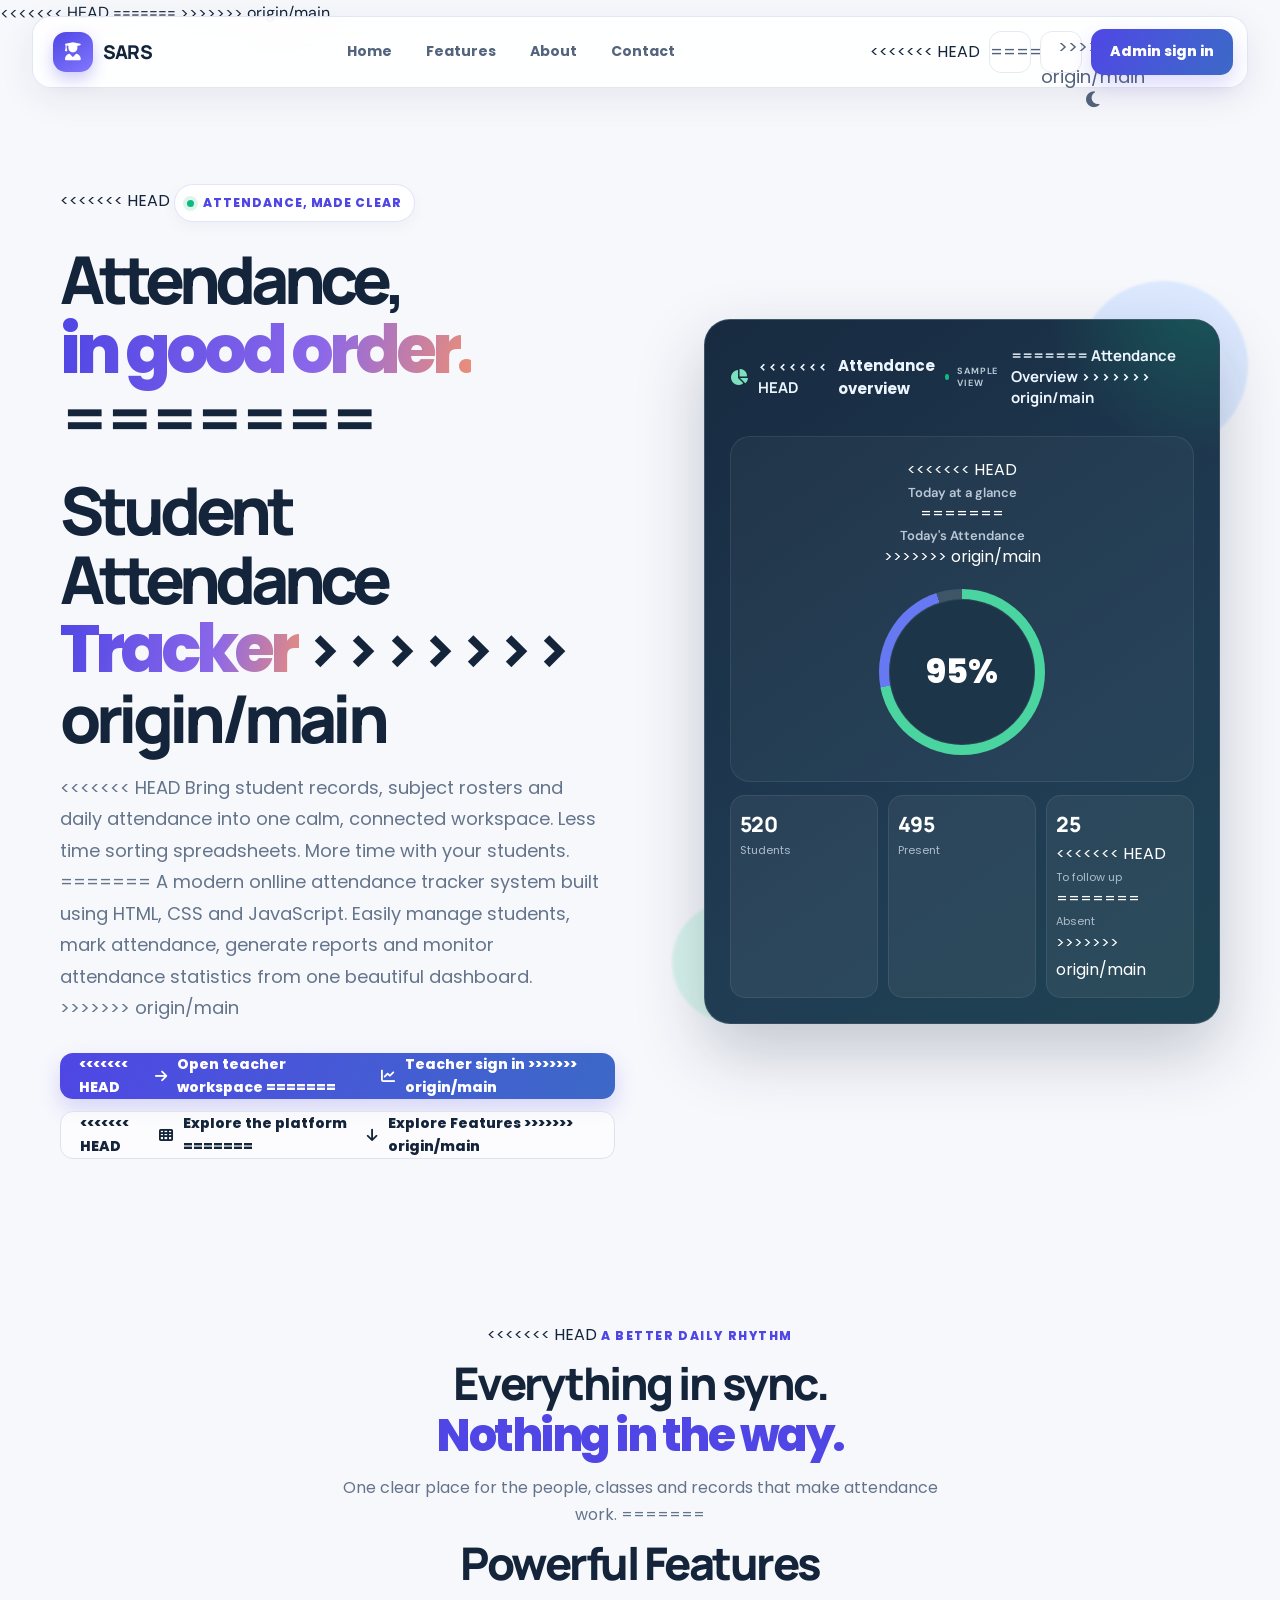
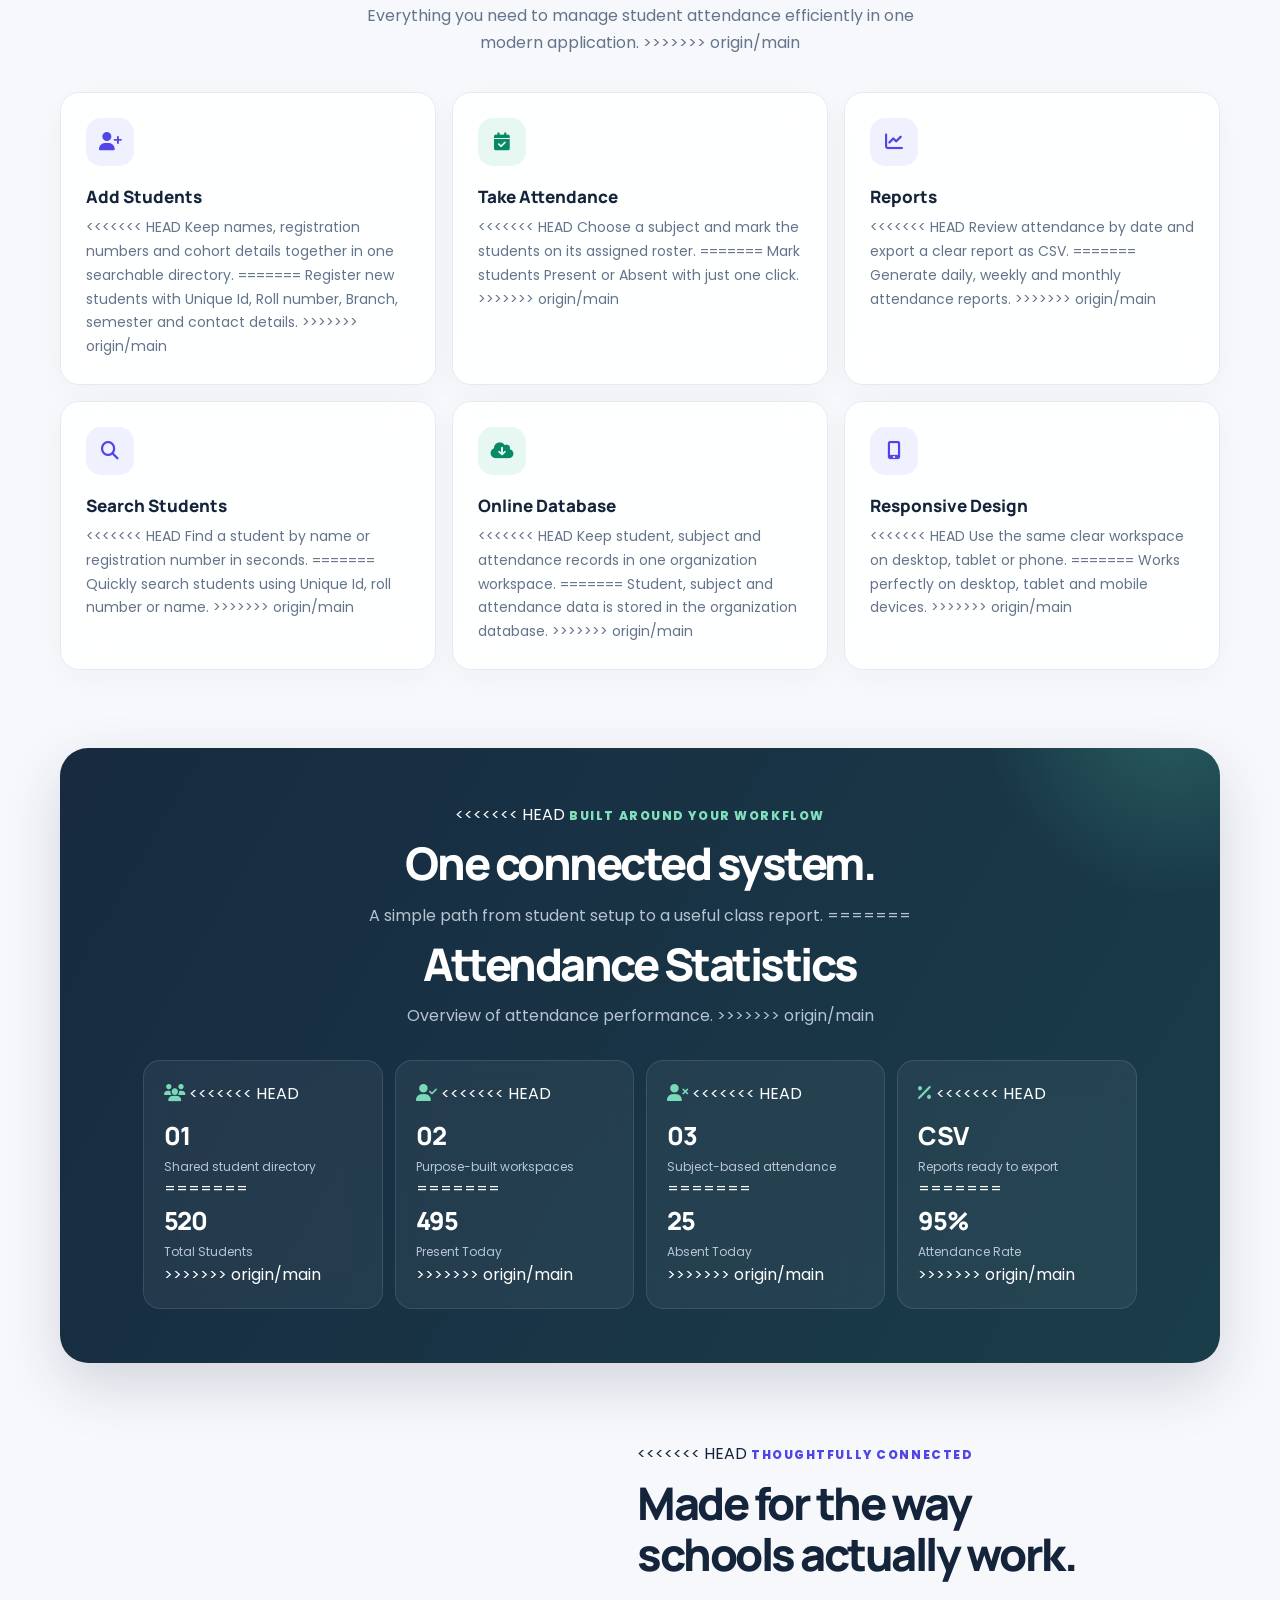
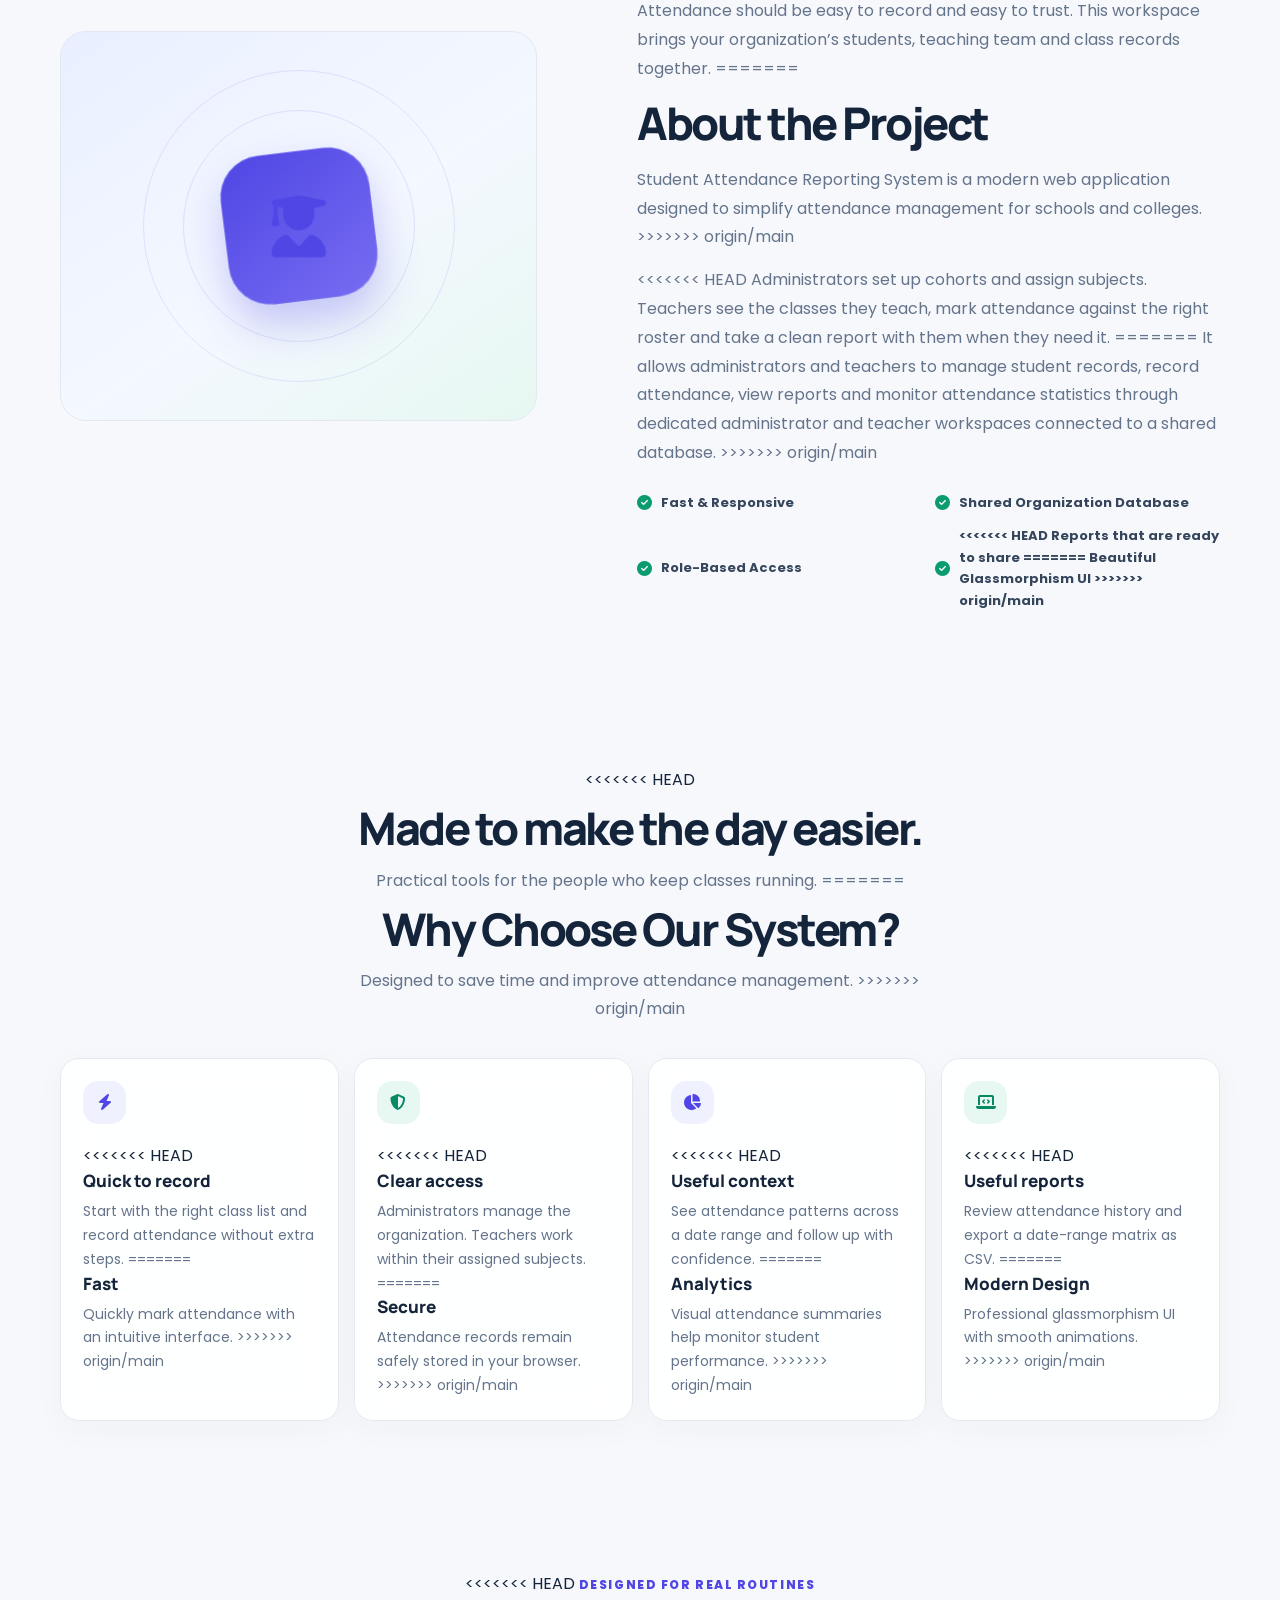
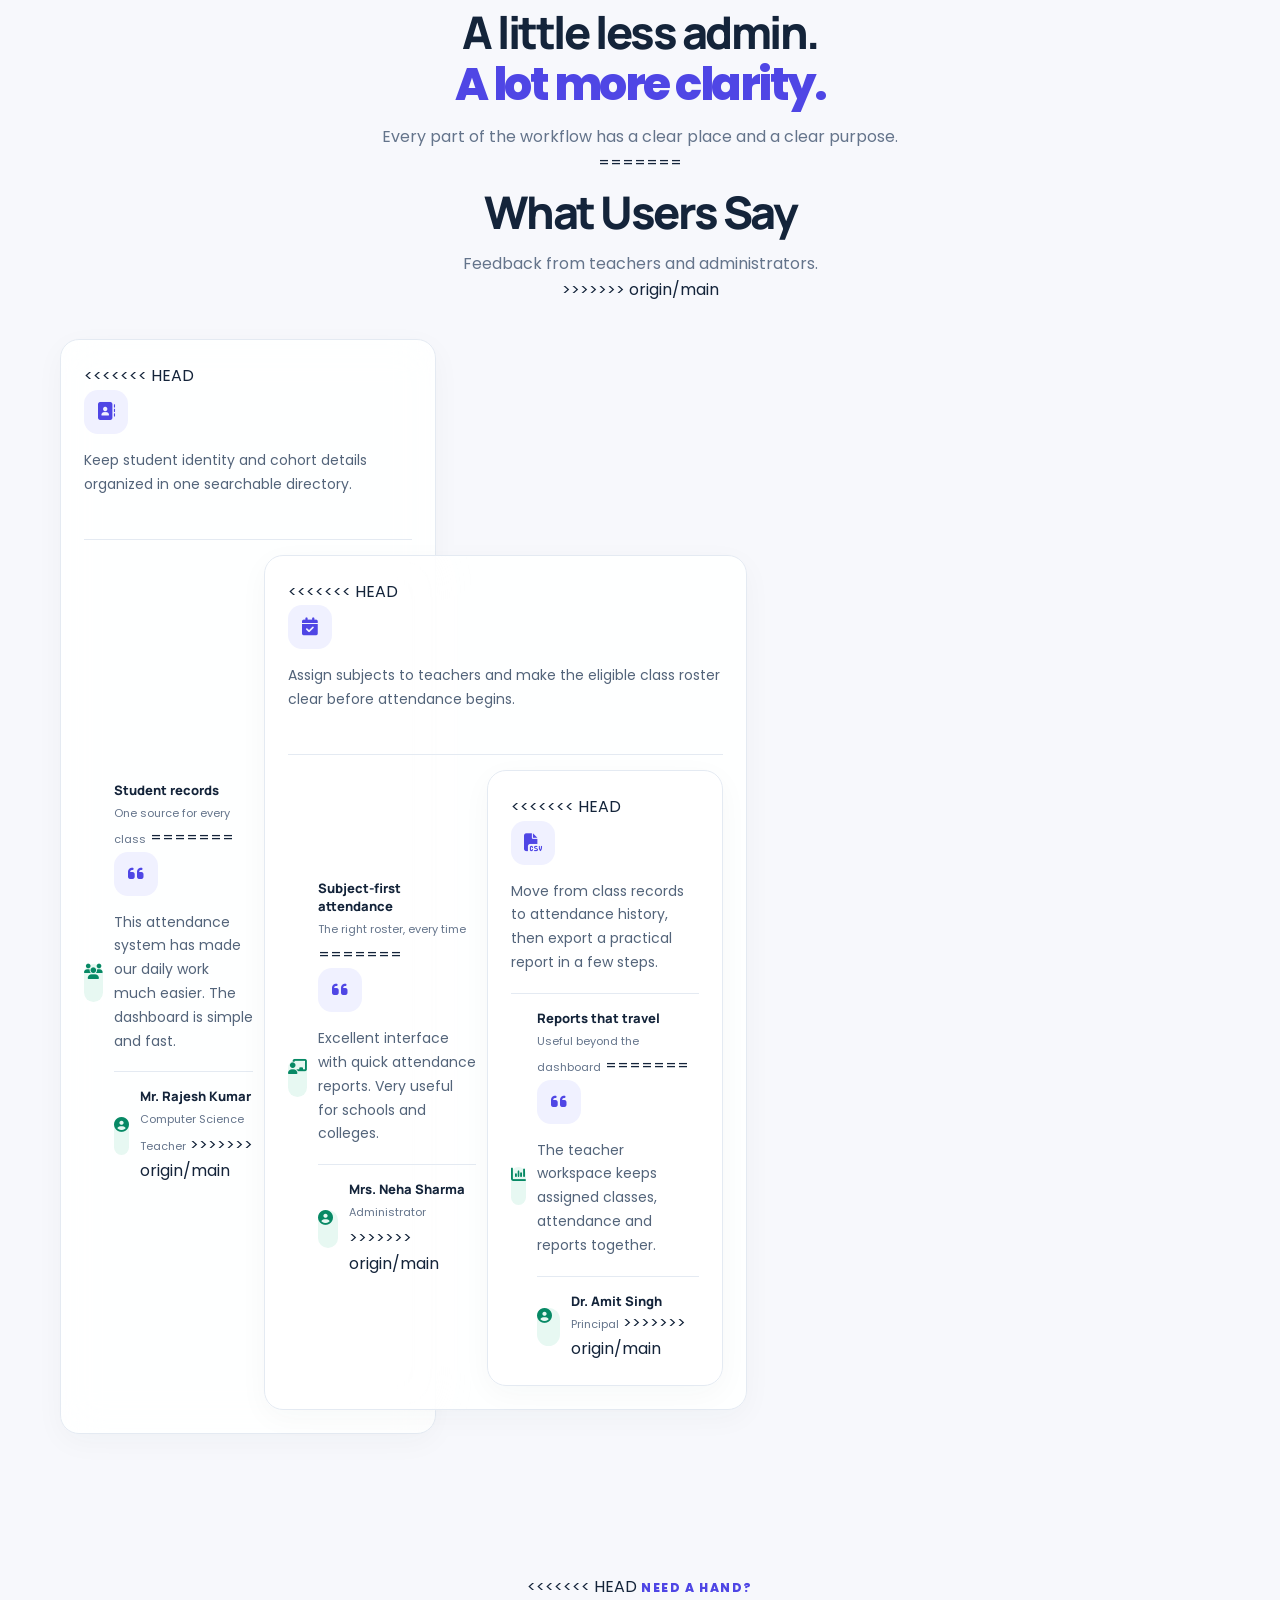
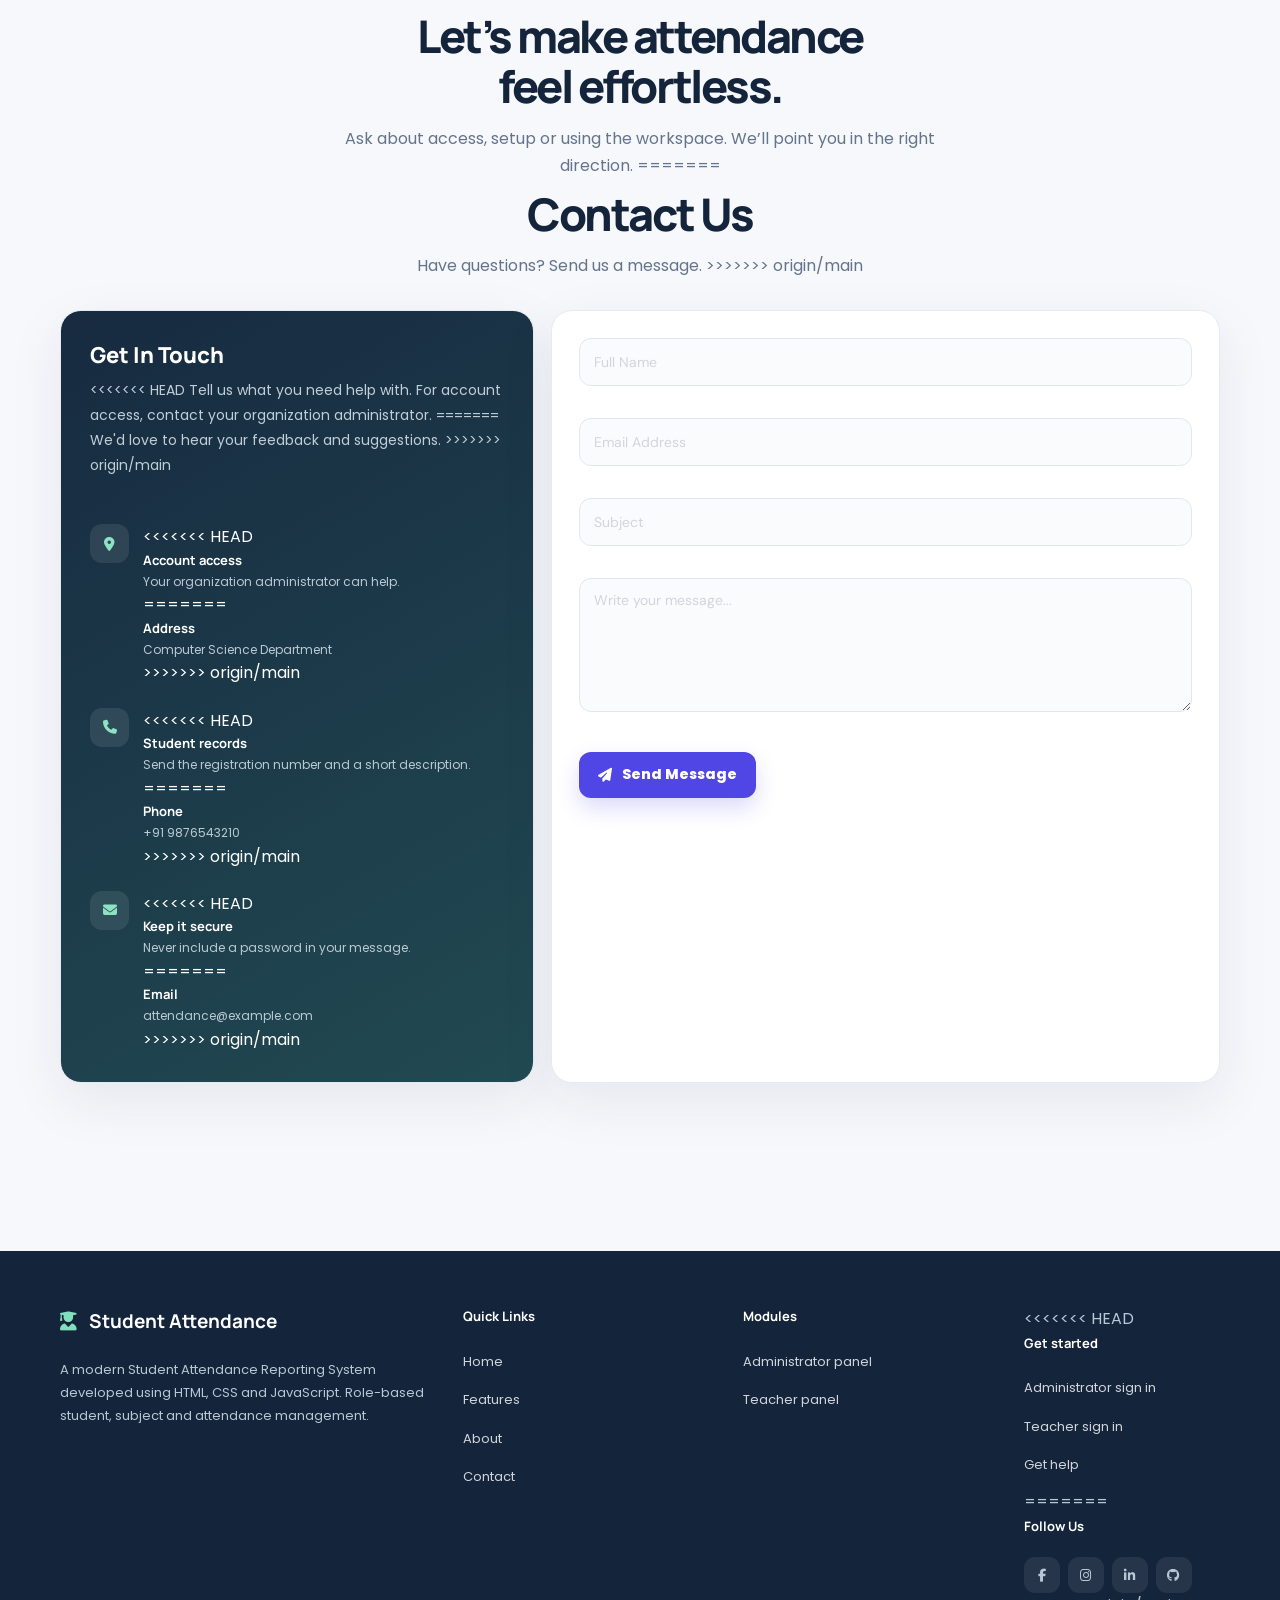
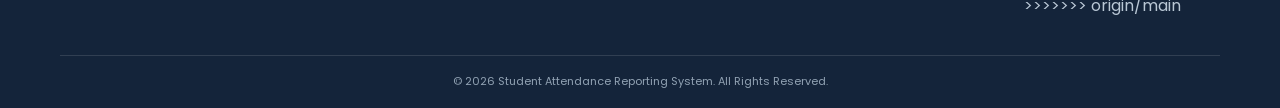
==== commit 8a26f907: "Merge remote main with local attendance system" ====
--- a/frontend/index.html
+++ b/frontend/index.html
@@ -11,7 +11,10 @@
     <link rel="stylesheet" href="style.css">
     <link rel="stylesheet" href="responsive.css">
     <link rel="stylesheet" href="animation.css">
+<<<<<<< HEAD
     <link rel="stylesheet" href="site-refresh.css">
+=======
+>>>>>>> origin/main
 
     <!-- Font Awesome -->
     <link rel="stylesheet"
@@ -63,7 +66,11 @@
 
             <div class="nav-buttons">
 
+<<<<<<< HEAD
                 <button id="themeBtn" type="button" aria-label="Toggle color theme" title="Toggle color theme">
+=======
+                <button id="themeBtn">
+>>>>>>> origin/main
                     <i class="fa-solid fa-moon"></i>
                 </button>
 
@@ -85,6 +92,7 @@
 
         <div class="hero-left">
 
+<<<<<<< HEAD
             <div class="hero-kicker"><span class="kicker-dot"></span> Attendance, made clear</div>
 
             <h1>
@@ -92,12 +100,31 @@
                 Attendance,
                 <br>
                 <span>in good order.</span>
+=======
+            
+
+            <h1>
+
+                Student Attendance
+                <br>
+
+                <span>Tracker </span>
+>>>>>>> origin/main
 
             </h1>
 
             <p>
 
+<<<<<<< HEAD
                 Bring student records, subject rosters and daily attendance into one calm, connected workspace. Less time sorting spreadsheets. More time with your students.
+=======
+                A modern onlline attendance tracker system built using
+                HTML, CSS and JavaScript.
+
+                Easily manage students, mark attendance,
+                generate reports and monitor attendance
+                statistics from one beautiful dashboard.
+>>>>>>> origin/main
 
             </p>
 
@@ -105,15 +132,27 @@
 
                 <a href="teacher-login.html" class="btn-primary">
 
+<<<<<<< HEAD
                     <i class="fa-solid fa-arrow-right"></i>
                     Open teacher workspace
+=======
+                    <i class="fa-solid fa-chart-line"></i>
+
+                    Teacher sign in
+>>>>>>> origin/main
 
                 </a>
 
                 <a href="features.html" class="btn-secondary">
 
+<<<<<<< HEAD
                 <i class="fa-solid fa-table-cells"></i>
                     Explore the platform
+=======
+                    <i class="fa-solid fa-arrow-down"></i>
+
+                    Explore Features
+>>>>>>> origin/main
 
                 </a>
 
@@ -131,14 +170,22 @@
 
                     <i class="fa-solid fa-chart-pie"></i>
 
+<<<<<<< HEAD
                     <span>Attendance overview</span>
                     <span class="preview-tag"><i></i> SAMPLE VIEW</span>
+=======
+                    Attendance Overview
+>>>>>>> origin/main
 
                 </div>
 
                 <div class="progress-box">
 
+<<<<<<< HEAD
                     <h3>Today at a glance</h3>
+=======
+                    <h3>Today's Attendance</h3>
+>>>>>>> origin/main
 
                     <div class="circle">
 
@@ -170,7 +217,11 @@
 
                         <h2>25</h2>
 
+<<<<<<< HEAD
                         <p>To follow up</p>
+=======
+                        <p>Absent</p>
+>>>>>>> origin/main
 
                     </div>
 
@@ -189,11 +240,19 @@
 
     <div class="section-title">
 
+<<<<<<< HEAD
         <span class="section-kicker">A better daily rhythm</span>
         <h2>Everything in sync.<br><span>Nothing in the way.</span></h2>
 
         <p>
             One clear place for the people, classes and records that make attendance work.
+=======
+        <h2>Powerful Features</h2>
+
+        <p>
+            Everything you need to manage student attendance
+            efficiently in one modern application.
+>>>>>>> origin/main
         </p>
 
     </div>
@@ -204,7 +263,12 @@
             <i class="fas fa-user-plus"></i>
             <h3>Add Students</h3>
             <p>
+<<<<<<< HEAD
                 Keep names, registration numbers and cohort details together in one searchable directory.
+=======
+                Register new students with  Unique Id, Roll number, Branch, semester
+                 and contact details.
+>>>>>>> origin/main
             </p>
         </div>
 
@@ -212,7 +276,12 @@
             <i class="fas fa-calendar-check"></i>
             <h3>Take Attendance</h3>
             <p>
+<<<<<<< HEAD
                 Choose a subject and mark the students on its assigned roster.
+=======
+                Mark students Present or Absent
+                with just one click.
+>>>>>>> origin/main
             </p>
         </div>
 
@@ -220,7 +289,12 @@
             <i class="fas fa-chart-line"></i>
             <h3>Reports</h3>
             <p>
+<<<<<<< HEAD
                 Review attendance by date and export a clear report as CSV.
+=======
+                Generate daily, weekly and monthly
+                attendance reports.
+>>>>>>> origin/main
             </p>
         </div>
 
@@ -228,7 +302,12 @@
             <i class="fas fa-search"></i>
             <h3>Search Students</h3>
             <p>
+<<<<<<< HEAD
                 Find a student by name or registration number in seconds.
+=======
+                Quickly search students using Unique Id,
+                roll number or name.
+>>>>>>> origin/main
             </p>
         </div>
 
@@ -236,7 +315,12 @@
             <i class="fas fa-cloud-download-alt"></i>
             <h3>Online Database</h3>
             <p>
+<<<<<<< HEAD
                 Keep student, subject and attendance records in one organization workspace.
+=======
+                Student, subject and attendance data is stored
+                in the organization database.
+>>>>>>> origin/main
             </p>
         </div>
 
@@ -244,7 +328,12 @@
             <i class="fas fa-mobile-screen-button"></i>
             <h3>Responsive Design</h3>
             <p>
+<<<<<<< HEAD
                 Use the same clear workspace on desktop, tablet or phone.
+=======
+                Works perfectly on desktop,
+                tablet and mobile devices.
+>>>>>>> origin/main
             </p>
         </div>
 
@@ -258,11 +347,18 @@
 
     <div class="section-title">
 
+<<<<<<< HEAD
         <span class="section-kicker">Built around your workflow</span>
         <h2>One connected system.</h2>
 
         <p>
             A simple path from student setup to a useful class report.
+=======
+        <h2>Attendance Statistics</h2>
+
+        <p>
+            Overview of attendance performance.
+>>>>>>> origin/main
         </p>
 
     </div>
@@ -271,26 +367,46 @@
 
         <div class="stat-card">
             <i class="fas fa-users"></i>
+<<<<<<< HEAD
             <h2>01</h2>
             <p>Shared student directory</p>
+=======
+            <h2>520</h2>
+            <p>Total Students</p>
+>>>>>>> origin/main
         </div>
 
         <div class="stat-card">
             <i class="fas fa-user-check"></i>
+<<<<<<< HEAD
             <h2>02</h2>
             <p>Purpose-built workspaces</p>
+=======
+            <h2>495</h2>
+            <p>Present Today</p>
+>>>>>>> origin/main
         </div>
 
         <div class="stat-card">
             <i class="fas fa-user-xmark"></i>
+<<<<<<< HEAD
             <h2>03</h2>
             <p>Subject-based attendance</p>
+=======
+            <h2>25</h2>
+            <p>Absent Today</p>
+>>>>>>> origin/main
         </div>
 
         <div class="stat-card">
             <i class="fas fa-percent"></i>
+<<<<<<< HEAD
             <h2>CSV</h2>
             <p>Reports ready to export</p>
+=======
+            <h2>95%</h2>
+            <p>Attendance Rate</p>
+>>>>>>> origin/main
         </div>
 
     </div>
@@ -311,18 +427,37 @@
 
     <div class="about-right">
 
+<<<<<<< HEAD
         <span class="section-kicker">Thoughtfully connected</span>
         <h2>Made for the way<br>schools actually work.</h2>
 
         <p>
 
             Attendance should be easy to record and easy to trust. This workspace brings your organization’s students, teaching team and class records together.
+=======
+        <h2>About the Project</h2>
+
+        <p>
+
+            Student Attendance Reporting System is a
+            modern web application designed to simplify
+            attendance management for schools and colleges.
+>>>>>>> origin/main
 
         </p>
 
         <p>
 
+<<<<<<< HEAD
             Administrators set up cohorts and assign subjects. Teachers see the classes they teach, mark attendance against the right roster and take a clean report with them when they need it.
+=======
+            It allows administrators and teachers
+            to manage student records,
+            record attendance,
+            view reports
+            and monitor attendance statistics
+            through dedicated administrator and teacher workspaces connected to a shared database.
+>>>>>>> origin/main
 
         </p>
 
@@ -345,7 +480,11 @@
 
             <li>
                 <i class="fas fa-check-circle"></i>
+<<<<<<< HEAD
                 Reports that are ready to share
+=======
+                Beautiful Glassmorphism UI
+>>>>>>> origin/main
             </li>
 
         </ul>
@@ -360,10 +499,17 @@
 
     <div class="section-title">
 
+<<<<<<< HEAD
         <h2>Made to make the day easier.</h2>
 
         <p>
             Practical tools for the people who keep classes running.
+=======
+        <h2>Why Choose Our System?</h2>
+
+        <p>
+            Designed to save time and improve attendance management.
+>>>>>>> origin/main
         </p>
 
     </div>
@@ -374,11 +520,20 @@
 
             <i class="fas fa-bolt"></i>
 
+<<<<<<< HEAD
             <h3>Quick to record</h3>
 
             <p>
 
                 Start with the right class list and record attendance without extra steps.
+=======
+            <h3>Fast</h3>
+
+            <p>
+
+                Quickly mark attendance
+                with an intuitive interface.
+>>>>>>> origin/main
 
             </p>
 
@@ -388,11 +543,20 @@
 
             <i class="fas fa-shield-alt"></i>
 
+<<<<<<< HEAD
             <h3>Clear access</h3>
 
             <p>
 
                 Administrators manage the organization. Teachers work within their assigned subjects.
+=======
+            <h3>Secure</h3>
+
+            <p>
+
+                Attendance records remain safely
+                stored in your browser.
+>>>>>>> origin/main
 
             </p>
 
@@ -402,11 +566,20 @@
 
             <i class="fas fa-chart-pie"></i>
 
+<<<<<<< HEAD
             <h3>Useful context</h3>
 
             <p>
 
                 See attendance patterns across a date range and follow up with confidence.
+=======
+            <h3>Analytics</h3>
+
+            <p>
+
+                Visual attendance summaries
+                help monitor student performance.
+>>>>>>> origin/main
 
             </p>
 
@@ -416,11 +589,20 @@
 
             <i class="fas fa-laptop-code"></i>
 
+<<<<<<< HEAD
             <h3>Useful reports</h3>
 
             <p>
 
                 Review attendance history and export a date-range matrix as CSV.
+=======
+            <h3>Modern Design</h3>
+
+            <p>
+
+                Professional glassmorphism UI
+                with smooth animations.
+>>>>>>> origin/main
 
             </p>
 
@@ -436,14 +618,20 @@
 <section class="testimonials">
 
     <div class="section-title">
+<<<<<<< HEAD
         <span class="section-kicker">Designed for real routines</span>
         <h2>A little less admin.<br><span>A lot more clarity.</span></h2>
         <p>Every part of the workflow has a clear place and a clear purpose.</p>
+=======
+        <h2>What Users Say</h2>
+        <p>Feedback from teachers and administrators.</p>
+>>>>>>> origin/main
     </div>
 
     <div class="testimonial-container">
 
         <div class="testimonial-card">
+<<<<<<< HEAD
             <i class="fas fa-address-book quote"></i>
 
             <p>
@@ -456,11 +644,27 @@
                 <div>
                     <h4>Student records</h4>
                     <span>One source for every class</span>
+=======
+            <i class="fas fa-quote-left quote"></i>
+
+            <p>
+                This attendance system has made our daily work
+                much easier. The dashboard is simple and fast.
+            </p>
+
+            <div class="user-info">
+                <i class="fas fa-user-circle user-icon"></i>
+
+                <div>
+                    <h4>Mr. Rajesh Kumar</h4>
+                    <span>Computer Science Teacher</span>
+>>>>>>> origin/main
                 </div>
             </div>
         </div>
 
         <div class="testimonial-card">
+<<<<<<< HEAD
             <i class="fas fa-calendar-check quote"></i>
 
             <p>
@@ -473,11 +677,27 @@
                 <div>
                     <h4>Subject-first attendance</h4>
                     <span>The right roster, every time</span>
+=======
+            <i class="fas fa-quote-left quote"></i>
+
+            <p>
+                Excellent interface with quick attendance reports.
+                Very useful for schools and colleges.
+            </p>
+
+            <div class="user-info">
+                <i class="fas fa-user-circle user-icon"></i>
+
+                <div>
+                    <h4>Mrs. Neha Sharma</h4>
+                    <span>Administrator</span>
+>>>>>>> origin/main
                 </div>
             </div>
         </div>
 
         <div class="testimonial-card">
+<<<<<<< HEAD
             <i class="fas fa-file-csv quote"></i>
 
             <p>
@@ -490,6 +710,20 @@
                 <div>
                     <h4>Reports that travel</h4>
                     <span>Useful beyond the dashboard</span>
+=======
+            <i class="fas fa-quote-left quote"></i>
+
+            <p>
+                The teacher workspace keeps assigned classes, attendance and reports together.
+            </p>
+
+            <div class="user-info">
+                <i class="fas fa-user-circle user-icon"></i>
+
+                <div>
+                    <h4>Dr. Amit Singh</h4>
+                    <span>Principal</span>
+>>>>>>> origin/main
                 </div>
             </div>
         </div>
@@ -504,11 +738,18 @@
 
     <div class="section-title">
 
+<<<<<<< HEAD
         <span class="section-kicker">Need a hand?</span>
         <h2>Let’s make attendance<br>feel effortless.</h2>
 
         <p>
             Ask about access, setup or using the workspace. We’ll point you in the right direction.
+=======
+        <h2>Contact Us</h2>
+
+        <p>
+            Have questions? Send us a message.
+>>>>>>> origin/main
         </p>
 
     </div>
@@ -522,7 +763,11 @@
             <h3>Get In Touch</h3>
 
             <p>
+<<<<<<< HEAD
                 Tell us what you need help with. For account access, contact your organization administrator.
+=======
+                We'd love to hear your feedback and suggestions.
+>>>>>>> origin/main
             </p>
 
             <div class="info-box">
@@ -531,8 +776,14 @@
 
                 <div>
 
+<<<<<<< HEAD
                     <h4>Account access</h4>
                     <p>Your organization administrator can help.</p>
+=======
+                    <h4>Address</h4>
+
+                    <p>Computer Science Department</p>
+>>>>>>> origin/main
 
                 </div>
 
@@ -544,8 +795,14 @@
 
                 <div>
 
+<<<<<<< HEAD
                     <h4>Student records</h4>
                     <p>Send the registration number and a short description.</p>
+=======
+                    <h4>Phone</h4>
+
+                    <p>+91 9876543210</p>
+>>>>>>> origin/main
 
                 </div>
 
@@ -557,8 +814,14 @@
 
                 <div>
 
+<<<<<<< HEAD
                     <h4>Keep it secure</h4>
                     <p>Never include a password in your message.</p>
+=======
+                    <h4>Email</h4>
+
+                    <p>attendance@example.com</p>
+>>>>>>> origin/main
 
                 </div>
 
@@ -686,6 +949,7 @@
 
         <div class="footer-box">
 
+<<<<<<< HEAD
             <h3>Get started</h3>
 
             <ul>
@@ -693,6 +957,21 @@
                 <li><a href="teacher-login.html">Teacher sign in</a></li>
                 <li><a href="contact.html">Get help</a></li>
             </ul>
+=======
+            <h3>Follow Us</h3>
+
+            <div class="social-icons">
+
+                <a href="#"><i class="fab fa-facebook-f"></i></a>
+
+                <a href="#"><i class="fab fa-instagram"></i></a>
+
+                <a href="#"><i class="fab fa-linkedin-in"></i></a>
+
+                <a href="#"><i class="fab fa-github"></i></a>
+
+            </div>
+>>>>>>> origin/main
 
         </div>
 
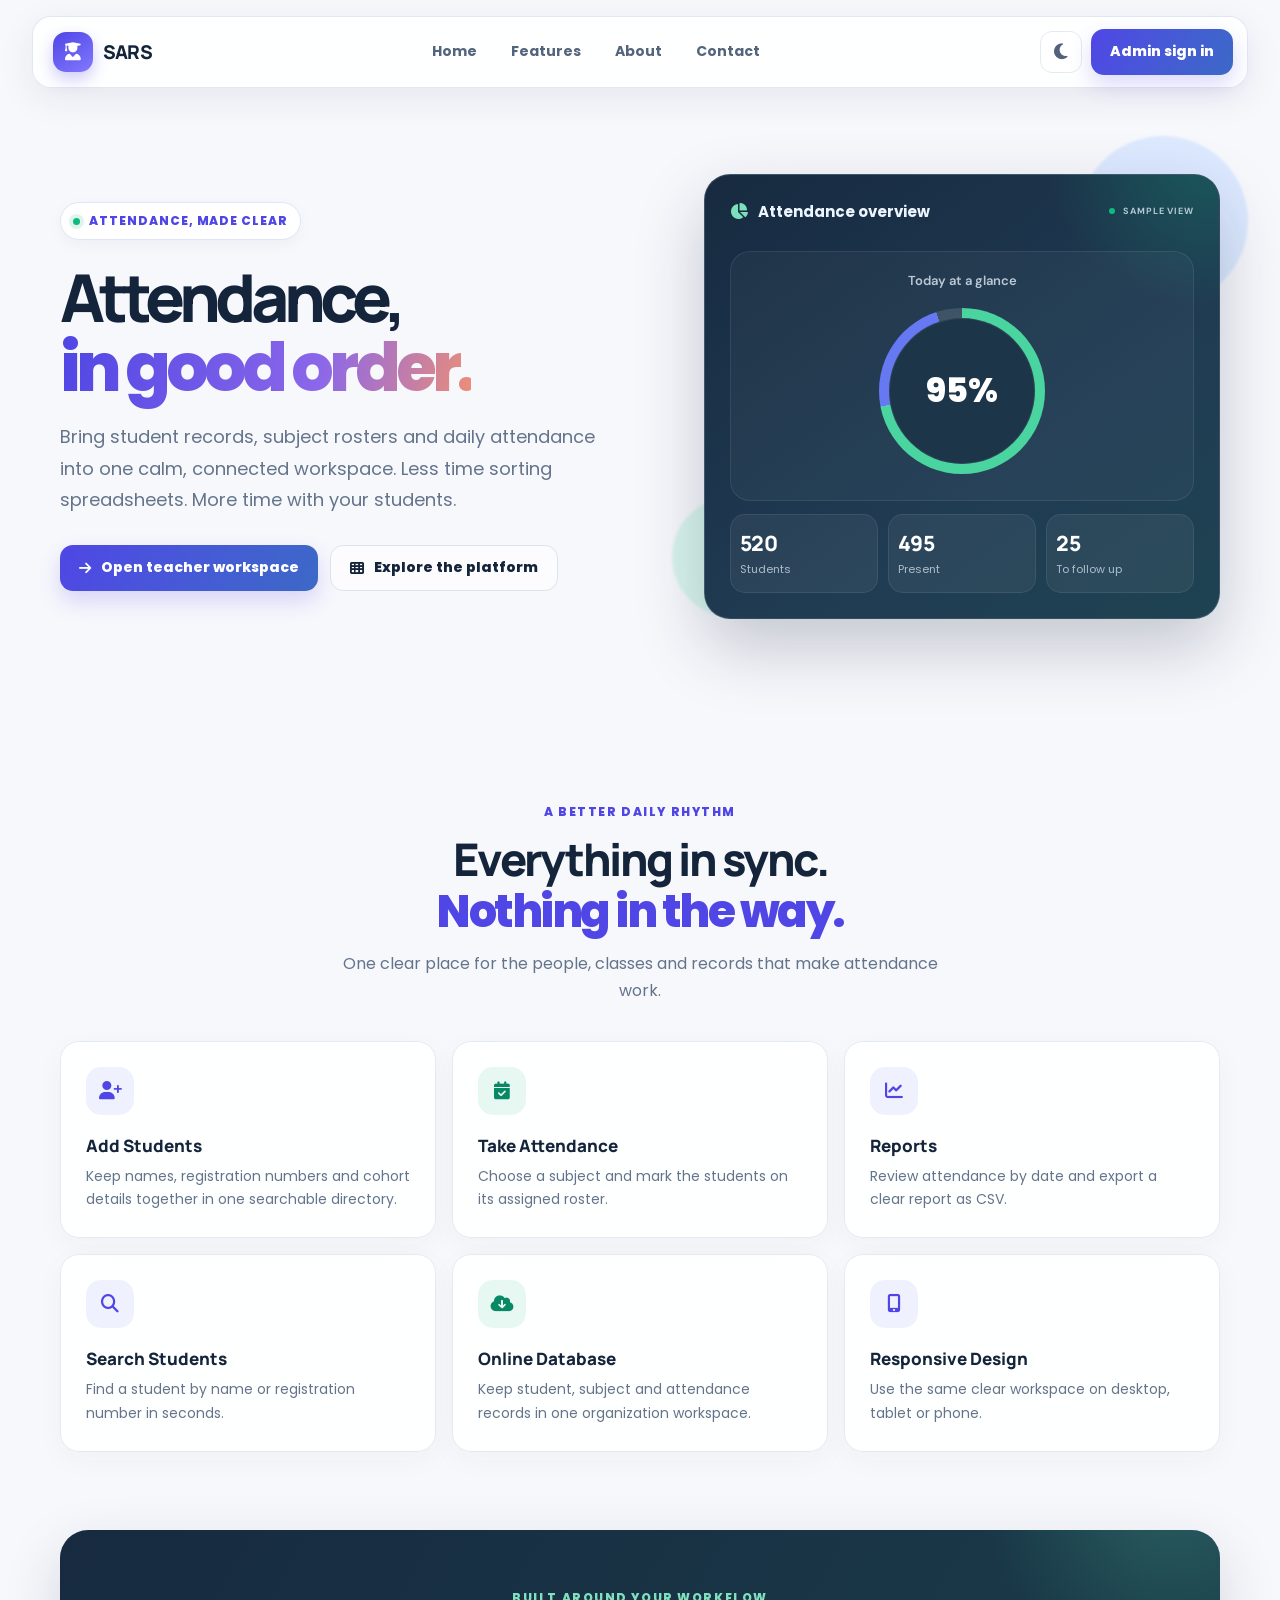
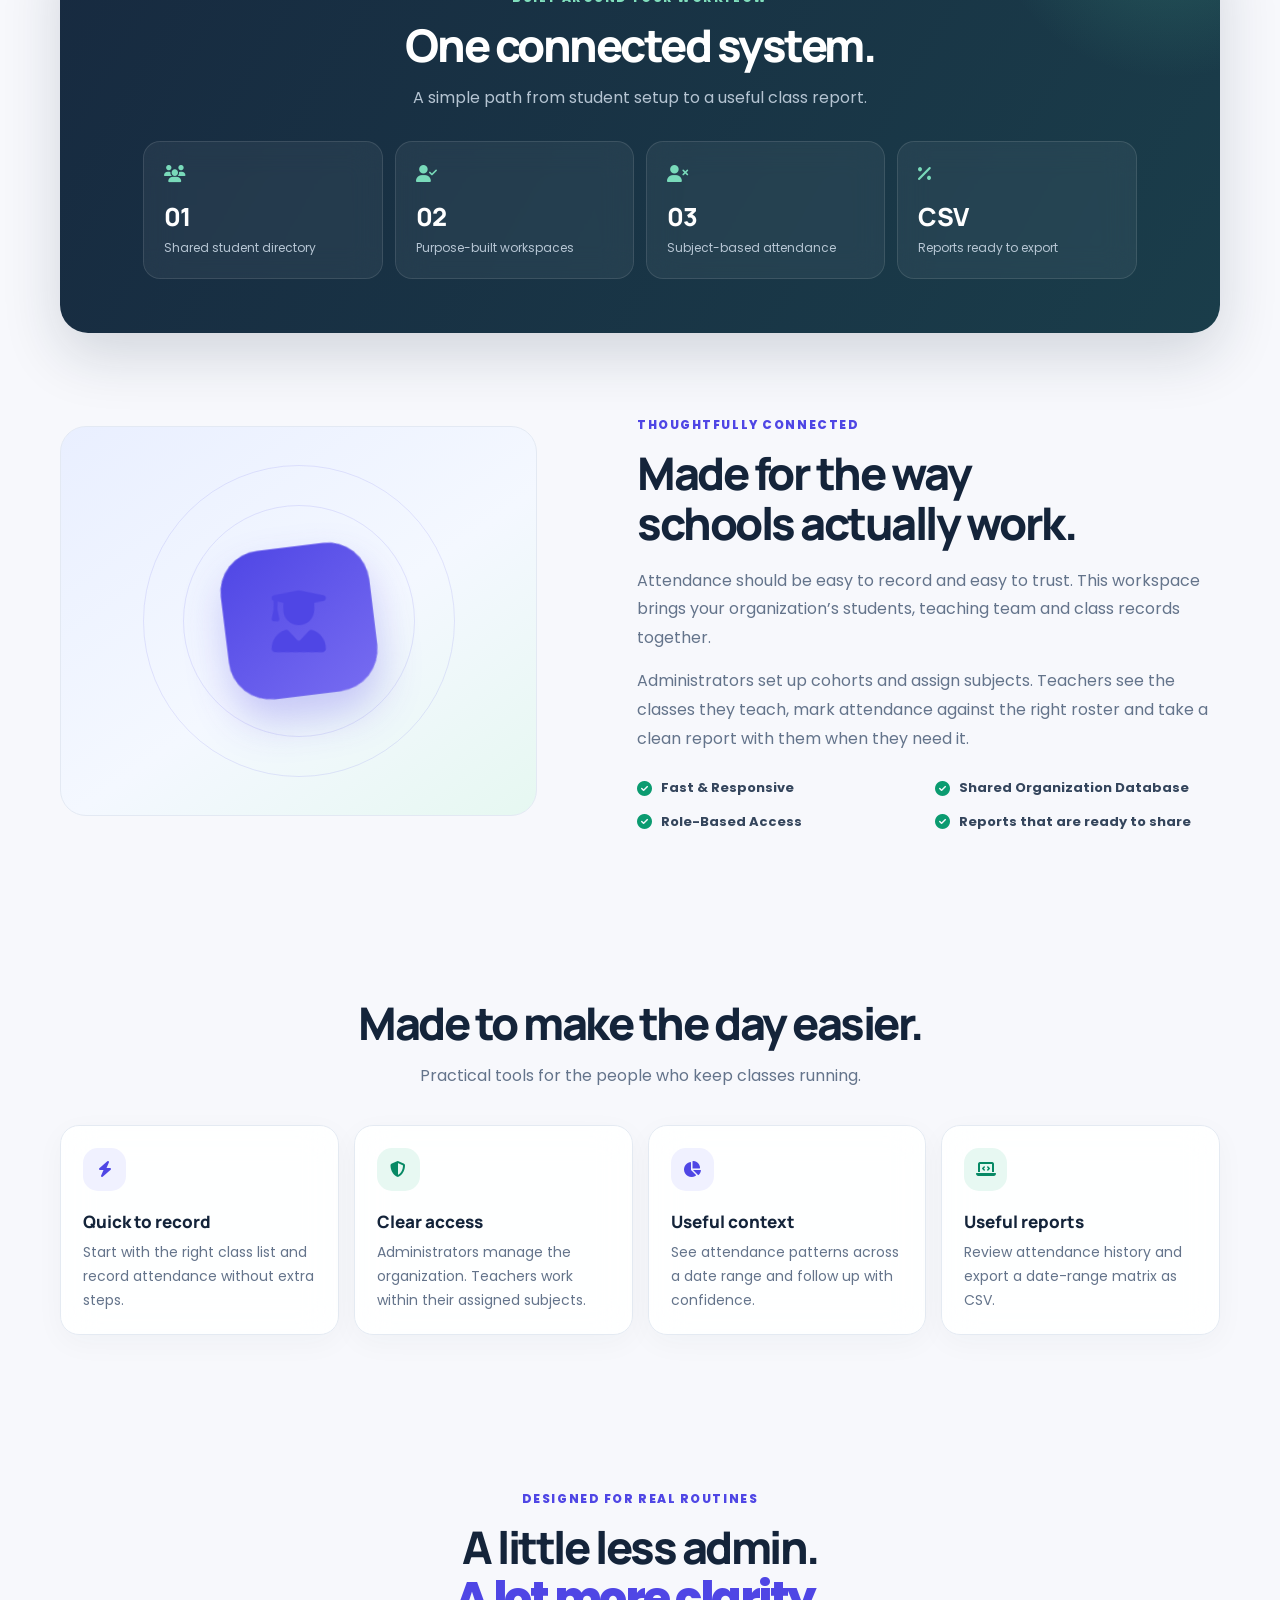
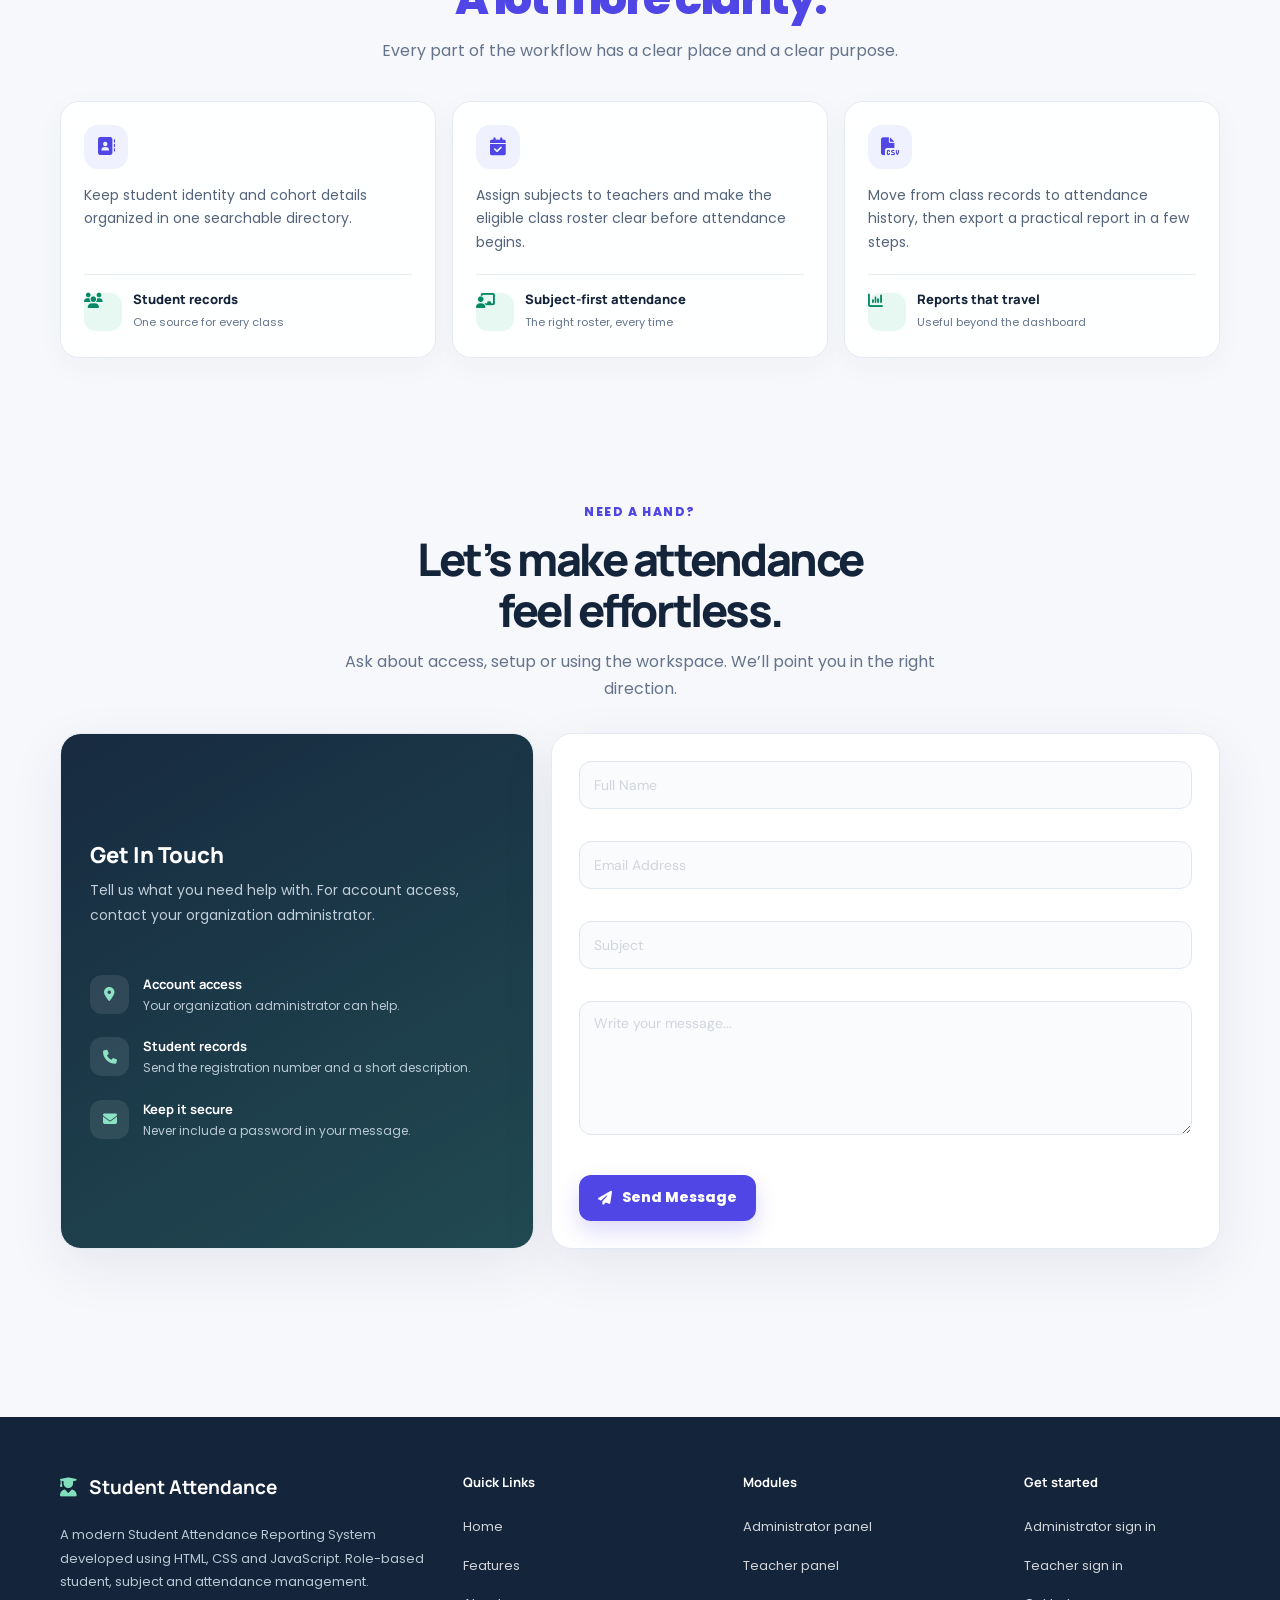
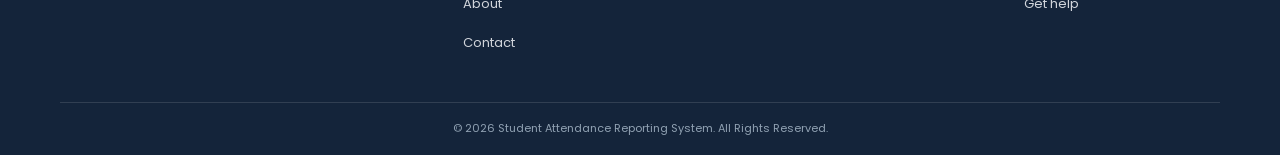
==== commit b4a3e511: "Fix merge conflict markers in frontend" ====
--- a/frontend/index.html
+++ b/frontend/index.html
@@ -11,10 +11,7 @@
     <link rel="stylesheet" href="style.css">
     <link rel="stylesheet" href="responsive.css">
     <link rel="stylesheet" href="animation.css">
-<<<<<<< HEAD
     <link rel="stylesheet" href="site-refresh.css">
-=======
->>>>>>> origin/main
 
     <!-- Font Awesome -->
     <link rel="stylesheet"
@@ -66,11 +63,7 @@
 
             <div class="nav-buttons">
 
-<<<<<<< HEAD
                 <button id="themeBtn" type="button" aria-label="Toggle color theme" title="Toggle color theme">
-=======
-                <button id="themeBtn">
->>>>>>> origin/main
                     <i class="fa-solid fa-moon"></i>
                 </button>
 
@@ -92,7 +85,6 @@
 
         <div class="hero-left">
 
-<<<<<<< HEAD
             <div class="hero-kicker"><span class="kicker-dot"></span> Attendance, made clear</div>
 
             <h1>
@@ -100,31 +92,12 @@
                 Attendance,
                 <br>
                 <span>in good order.</span>
-=======
-            
-
-            <h1>
-
-                Student Attendance
-                <br>
-
-                <span>Tracker </span>
->>>>>>> origin/main
 
             </h1>
 
             <p>
 
-<<<<<<< HEAD
                 Bring student records, subject rosters and daily attendance into one calm, connected workspace. Less time sorting spreadsheets. More time with your students.
-=======
-                A modern onlline attendance tracker system built using
-                HTML, CSS and JavaScript.
-
-                Easily manage students, mark attendance,
-                generate reports and monitor attendance
-                statistics from one beautiful dashboard.
->>>>>>> origin/main
 
             </p>
 
@@ -132,27 +105,15 @@
 
                 <a href="teacher-login.html" class="btn-primary">
 
-<<<<<<< HEAD
                     <i class="fa-solid fa-arrow-right"></i>
                     Open teacher workspace
-=======
-                    <i class="fa-solid fa-chart-line"></i>
-
-                    Teacher sign in
->>>>>>> origin/main
 
                 </a>
 
                 <a href="features.html" class="btn-secondary">
 
-<<<<<<< HEAD
                 <i class="fa-solid fa-table-cells"></i>
                     Explore the platform
-=======
-                    <i class="fa-solid fa-arrow-down"></i>
-
-                    Explore Features
->>>>>>> origin/main
 
                 </a>
 
@@ -170,22 +131,14 @@
 
                     <i class="fa-solid fa-chart-pie"></i>
 
-<<<<<<< HEAD
                     <span>Attendance overview</span>
                     <span class="preview-tag"><i></i> SAMPLE VIEW</span>
-=======
-                    Attendance Overview
->>>>>>> origin/main
 
                 </div>
 
                 <div class="progress-box">
 
-<<<<<<< HEAD
                     <h3>Today at a glance</h3>
-=======
-                    <h3>Today's Attendance</h3>
->>>>>>> origin/main
 
                     <div class="circle">
 
@@ -217,11 +170,7 @@
 
                         <h2>25</h2>
 
-<<<<<<< HEAD
                         <p>To follow up</p>
-=======
-                        <p>Absent</p>
->>>>>>> origin/main
 
                     </div>
 
@@ -240,19 +189,11 @@
 
     <div class="section-title">
 
-<<<<<<< HEAD
         <span class="section-kicker">A better daily rhythm</span>
         <h2>Everything in sync.<br><span>Nothing in the way.</span></h2>
 
         <p>
             One clear place for the people, classes and records that make attendance work.
-=======
-        <h2>Powerful Features</h2>
-
-        <p>
-            Everything you need to manage student attendance
-            efficiently in one modern application.
->>>>>>> origin/main
         </p>
 
     </div>
@@ -263,12 +204,7 @@
             <i class="fas fa-user-plus"></i>
             <h3>Add Students</h3>
             <p>
-<<<<<<< HEAD
                 Keep names, registration numbers and cohort details together in one searchable directory.
-=======
-                Register new students with  Unique Id, Roll number, Branch, semester
-                 and contact details.
->>>>>>> origin/main
             </p>
         </div>
 
@@ -276,12 +212,7 @@
             <i class="fas fa-calendar-check"></i>
             <h3>Take Attendance</h3>
             <p>
-<<<<<<< HEAD
                 Choose a subject and mark the students on its assigned roster.
-=======
-                Mark students Present or Absent
-                with just one click.
->>>>>>> origin/main
             </p>
         </div>
 
@@ -289,12 +220,7 @@
             <i class="fas fa-chart-line"></i>
             <h3>Reports</h3>
             <p>
-<<<<<<< HEAD
                 Review attendance by date and export a clear report as CSV.
-=======
-                Generate daily, weekly and monthly
-                attendance reports.
->>>>>>> origin/main
             </p>
         </div>
 
@@ -302,12 +228,7 @@
             <i class="fas fa-search"></i>
             <h3>Search Students</h3>
             <p>
-<<<<<<< HEAD
                 Find a student by name or registration number in seconds.
-=======
-                Quickly search students using Unique Id,
-                roll number or name.
->>>>>>> origin/main
             </p>
         </div>
 
@@ -315,12 +236,7 @@
             <i class="fas fa-cloud-download-alt"></i>
             <h3>Online Database</h3>
             <p>
-<<<<<<< HEAD
                 Keep student, subject and attendance records in one organization workspace.
-=======
-                Student, subject and attendance data is stored
-                in the organization database.
->>>>>>> origin/main
             </p>
         </div>
 
@@ -328,12 +244,7 @@
             <i class="fas fa-mobile-screen-button"></i>
             <h3>Responsive Design</h3>
             <p>
-<<<<<<< HEAD
                 Use the same clear workspace on desktop, tablet or phone.
-=======
-                Works perfectly on desktop,
-                tablet and mobile devices.
->>>>>>> origin/main
             </p>
         </div>
 
@@ -347,18 +258,11 @@
 
     <div class="section-title">
 
-<<<<<<< HEAD
         <span class="section-kicker">Built around your workflow</span>
         <h2>One connected system.</h2>
 
         <p>
             A simple path from student setup to a useful class report.
-=======
-        <h2>Attendance Statistics</h2>
-
-        <p>
-            Overview of attendance performance.
->>>>>>> origin/main
         </p>
 
     </div>
@@ -367,46 +271,26 @@
 
         <div class="stat-card">
             <i class="fas fa-users"></i>
-<<<<<<< HEAD
             <h2>01</h2>
             <p>Shared student directory</p>
-=======
-            <h2>520</h2>
-            <p>Total Students</p>
->>>>>>> origin/main
         </div>
 
         <div class="stat-card">
             <i class="fas fa-user-check"></i>
-<<<<<<< HEAD
             <h2>02</h2>
             <p>Purpose-built workspaces</p>
-=======
-            <h2>495</h2>
-            <p>Present Today</p>
->>>>>>> origin/main
         </div>
 
         <div class="stat-card">
             <i class="fas fa-user-xmark"></i>
-<<<<<<< HEAD
             <h2>03</h2>
             <p>Subject-based attendance</p>
-=======
-            <h2>25</h2>
-            <p>Absent Today</p>
->>>>>>> origin/main
         </div>
 
         <div class="stat-card">
             <i class="fas fa-percent"></i>
-<<<<<<< HEAD
             <h2>CSV</h2>
             <p>Reports ready to export</p>
-=======
-            <h2>95%</h2>
-            <p>Attendance Rate</p>
->>>>>>> origin/main
         </div>
 
     </div>
@@ -427,37 +311,18 @@
 
     <div class="about-right">
 
-<<<<<<< HEAD
         <span class="section-kicker">Thoughtfully connected</span>
         <h2>Made for the way<br>schools actually work.</h2>
 
         <p>
 
             Attendance should be easy to record and easy to trust. This workspace brings your organization’s students, teaching team and class records together.
-=======
-        <h2>About the Project</h2>
+
+        </p>
 
         <p>
 
-            Student Attendance Reporting System is a
-            modern web application designed to simplify
-            attendance management for schools and colleges.
->>>>>>> origin/main
-
-        </p>
-
-        <p>
-
-<<<<<<< HEAD
             Administrators set up cohorts and assign subjects. Teachers see the classes they teach, mark attendance against the right roster and take a clean report with them when they need it.
-=======
-            It allows administrators and teachers
-            to manage student records,
-            record attendance,
-            view reports
-            and monitor attendance statistics
-            through dedicated administrator and teacher workspaces connected to a shared database.
->>>>>>> origin/main
 
         </p>
 
@@ -480,11 +345,7 @@
 
             <li>
                 <i class="fas fa-check-circle"></i>
-<<<<<<< HEAD
                 Reports that are ready to share
-=======
-                Beautiful Glassmorphism UI
->>>>>>> origin/main
             </li>
 
         </ul>
@@ -499,17 +360,10 @@
 
     <div class="section-title">
 
-<<<<<<< HEAD
         <h2>Made to make the day easier.</h2>
 
         <p>
             Practical tools for the people who keep classes running.
-=======
-        <h2>Why Choose Our System?</h2>
-
-        <p>
-            Designed to save time and improve attendance management.
->>>>>>> origin/main
         </p>
 
     </div>
@@ -520,20 +374,11 @@
 
             <i class="fas fa-bolt"></i>
 
-<<<<<<< HEAD
             <h3>Quick to record</h3>
 
             <p>
 
                 Start with the right class list and record attendance without extra steps.
-=======
-            <h3>Fast</h3>
-
-            <p>
-
-                Quickly mark attendance
-                with an intuitive interface.
->>>>>>> origin/main
 
             </p>
 
@@ -543,20 +388,11 @@
 
             <i class="fas fa-shield-alt"></i>
 
-<<<<<<< HEAD
             <h3>Clear access</h3>
 
             <p>
 
                 Administrators manage the organization. Teachers work within their assigned subjects.
-=======
-            <h3>Secure</h3>
-
-            <p>
-
-                Attendance records remain safely
-                stored in your browser.
->>>>>>> origin/main
 
             </p>
 
@@ -566,20 +402,11 @@
 
             <i class="fas fa-chart-pie"></i>
 
-<<<<<<< HEAD
             <h3>Useful context</h3>
 
             <p>
 
                 See attendance patterns across a date range and follow up with confidence.
-=======
-            <h3>Analytics</h3>
-
-            <p>
-
-                Visual attendance summaries
-                help monitor student performance.
->>>>>>> origin/main
 
             </p>
 
@@ -589,20 +416,11 @@
 
             <i class="fas fa-laptop-code"></i>
 
-<<<<<<< HEAD
             <h3>Useful reports</h3>
 
             <p>
 
                 Review attendance history and export a date-range matrix as CSV.
-=======
-            <h3>Modern Design</h3>
-
-            <p>
-
-                Professional glassmorphism UI
-                with smooth animations.
->>>>>>> origin/main
 
             </p>
 
@@ -618,20 +436,14 @@
 <section class="testimonials">
 
     <div class="section-title">
-<<<<<<< HEAD
         <span class="section-kicker">Designed for real routines</span>
         <h2>A little less admin.<br><span>A lot more clarity.</span></h2>
         <p>Every part of the workflow has a clear place and a clear purpose.</p>
-=======
-        <h2>What Users Say</h2>
-        <p>Feedback from teachers and administrators.</p>
->>>>>>> origin/main
     </div>
 
     <div class="testimonial-container">
 
         <div class="testimonial-card">
-<<<<<<< HEAD
             <i class="fas fa-address-book quote"></i>
 
             <p>
@@ -644,27 +456,11 @@
                 <div>
                     <h4>Student records</h4>
                     <span>One source for every class</span>
-=======
-            <i class="fas fa-quote-left quote"></i>
-
-            <p>
-                This attendance system has made our daily work
-                much easier. The dashboard is simple and fast.
-            </p>
-
-            <div class="user-info">
-                <i class="fas fa-user-circle user-icon"></i>
-
-                <div>
-                    <h4>Mr. Rajesh Kumar</h4>
-                    <span>Computer Science Teacher</span>
->>>>>>> origin/main
                 </div>
             </div>
         </div>
 
         <div class="testimonial-card">
-<<<<<<< HEAD
             <i class="fas fa-calendar-check quote"></i>
 
             <p>
@@ -677,27 +473,11 @@
                 <div>
                     <h4>Subject-first attendance</h4>
                     <span>The right roster, every time</span>
-=======
-            <i class="fas fa-quote-left quote"></i>
-
-            <p>
-                Excellent interface with quick attendance reports.
-                Very useful for schools and colleges.
-            </p>
-
-            <div class="user-info">
-                <i class="fas fa-user-circle user-icon"></i>
-
-                <div>
-                    <h4>Mrs. Neha Sharma</h4>
-                    <span>Administrator</span>
->>>>>>> origin/main
                 </div>
             </div>
         </div>
 
         <div class="testimonial-card">
-<<<<<<< HEAD
             <i class="fas fa-file-csv quote"></i>
 
             <p>
@@ -710,20 +490,6 @@
                 <div>
                     <h4>Reports that travel</h4>
                     <span>Useful beyond the dashboard</span>
-=======
-            <i class="fas fa-quote-left quote"></i>
-
-            <p>
-                The teacher workspace keeps assigned classes, attendance and reports together.
-            </p>
-
-            <div class="user-info">
-                <i class="fas fa-user-circle user-icon"></i>
-
-                <div>
-                    <h4>Dr. Amit Singh</h4>
-                    <span>Principal</span>
->>>>>>> origin/main
                 </div>
             </div>
         </div>
@@ -738,18 +504,11 @@
 
     <div class="section-title">
 
-<<<<<<< HEAD
         <span class="section-kicker">Need a hand?</span>
         <h2>Let’s make attendance<br>feel effortless.</h2>
 
         <p>
             Ask about access, setup or using the workspace. We’ll point you in the right direction.
-=======
-        <h2>Contact Us</h2>
-
-        <p>
-            Have questions? Send us a message.
->>>>>>> origin/main
         </p>
 
     </div>
@@ -763,11 +522,7 @@
             <h3>Get In Touch</h3>
 
             <p>
-<<<<<<< HEAD
                 Tell us what you need help with. For account access, contact your organization administrator.
-=======
-                We'd love to hear your feedback and suggestions.
->>>>>>> origin/main
             </p>
 
             <div class="info-box">
@@ -776,14 +531,8 @@
 
                 <div>
 
-<<<<<<< HEAD
                     <h4>Account access</h4>
                     <p>Your organization administrator can help.</p>
-=======
-                    <h4>Address</h4>
-
-                    <p>Computer Science Department</p>
->>>>>>> origin/main
 
                 </div>
 
@@ -795,14 +544,8 @@
 
                 <div>
 
-<<<<<<< HEAD
                     <h4>Student records</h4>
                     <p>Send the registration number and a short description.</p>
-=======
-                    <h4>Phone</h4>
-
-                    <p>+91 9876543210</p>
->>>>>>> origin/main
 
                 </div>
 
@@ -814,14 +557,8 @@
 
                 <div>
 
-<<<<<<< HEAD
                     <h4>Keep it secure</h4>
                     <p>Never include a password in your message.</p>
-=======
-                    <h4>Email</h4>
-
-                    <p>attendance@example.com</p>
->>>>>>> origin/main
 
                 </div>
 
@@ -949,7 +686,6 @@
 
         <div class="footer-box">
 
-<<<<<<< HEAD
             <h3>Get started</h3>
 
             <ul>
@@ -957,21 +693,6 @@
                 <li><a href="teacher-login.html">Teacher sign in</a></li>
                 <li><a href="contact.html">Get help</a></li>
             </ul>
-=======
-            <h3>Follow Us</h3>
-
-            <div class="social-icons">
-
-                <a href="#"><i class="fab fa-facebook-f"></i></a>
-
-                <a href="#"><i class="fab fa-instagram"></i></a>
-
-                <a href="#"><i class="fab fa-linkedin-in"></i></a>
-
-                <a href="#"><i class="fab fa-github"></i></a>
-
-            </div>
->>>>>>> origin/main
 
         </div>
 
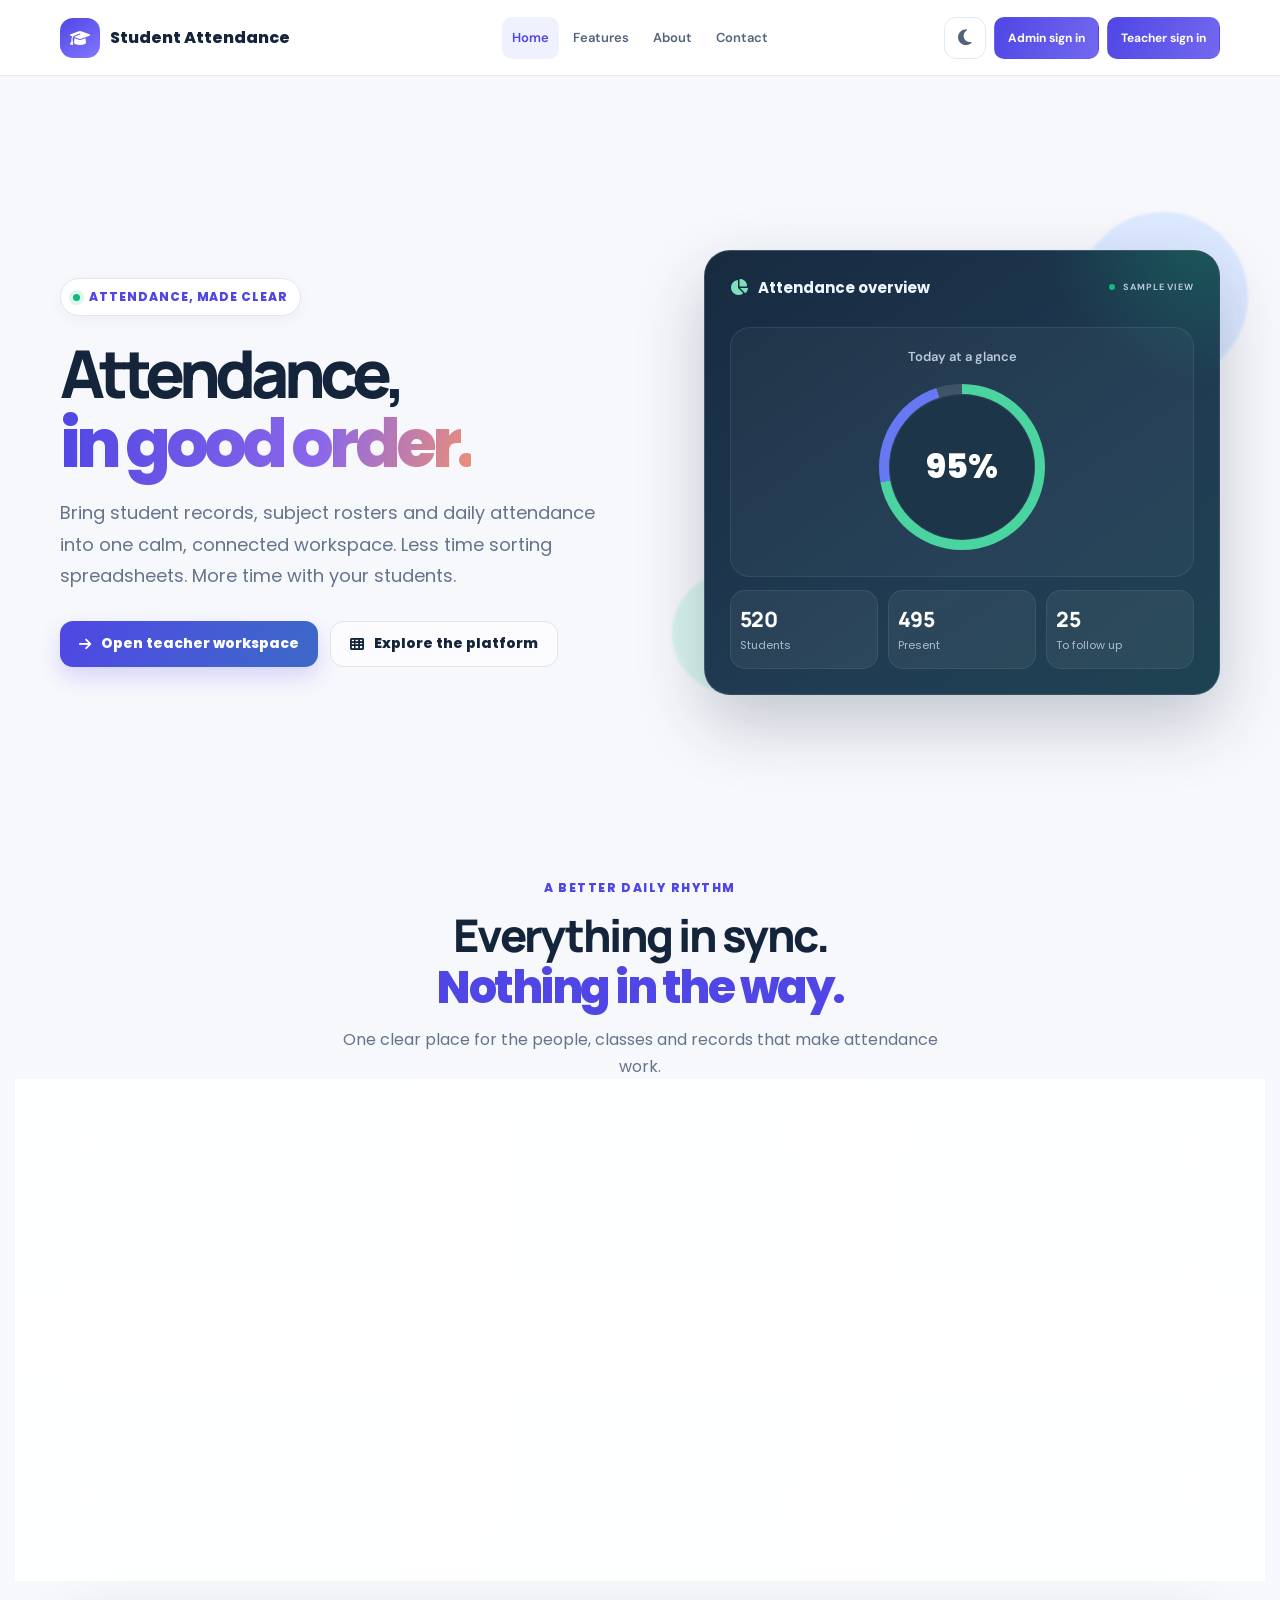
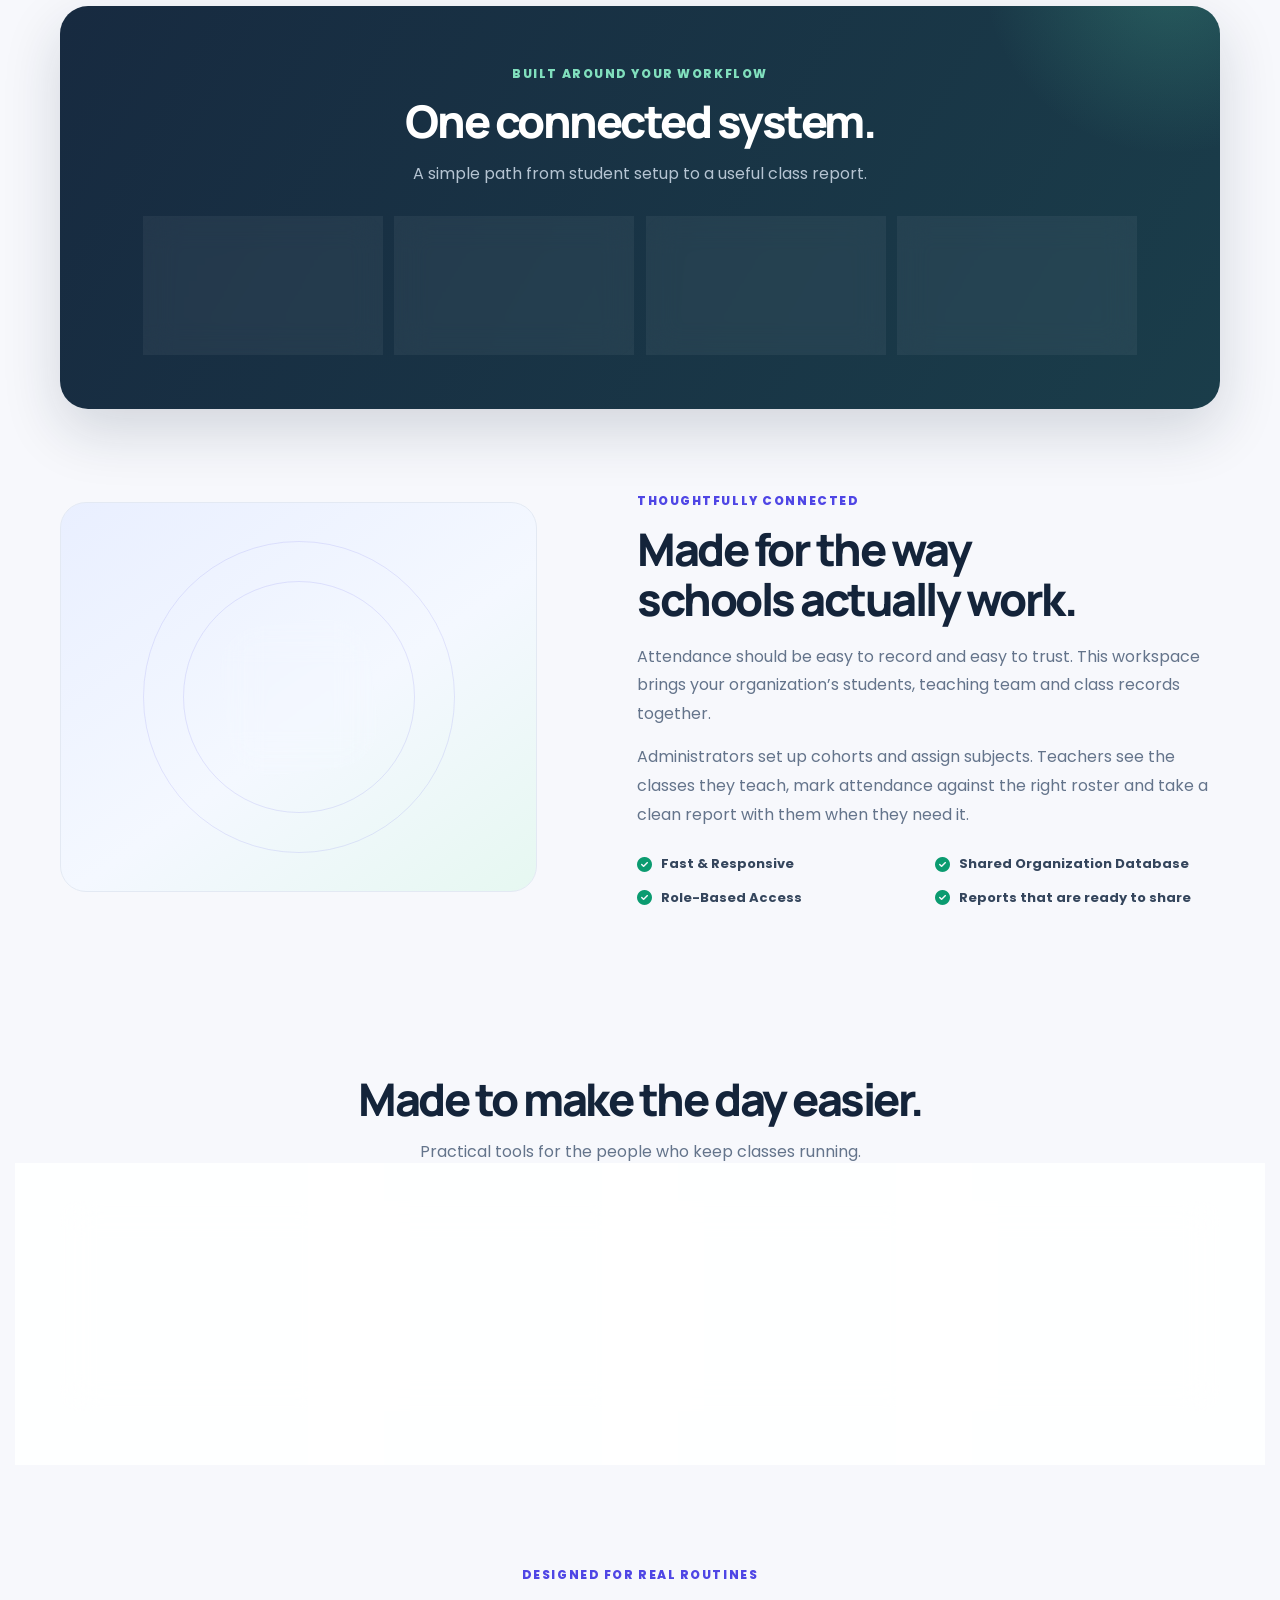
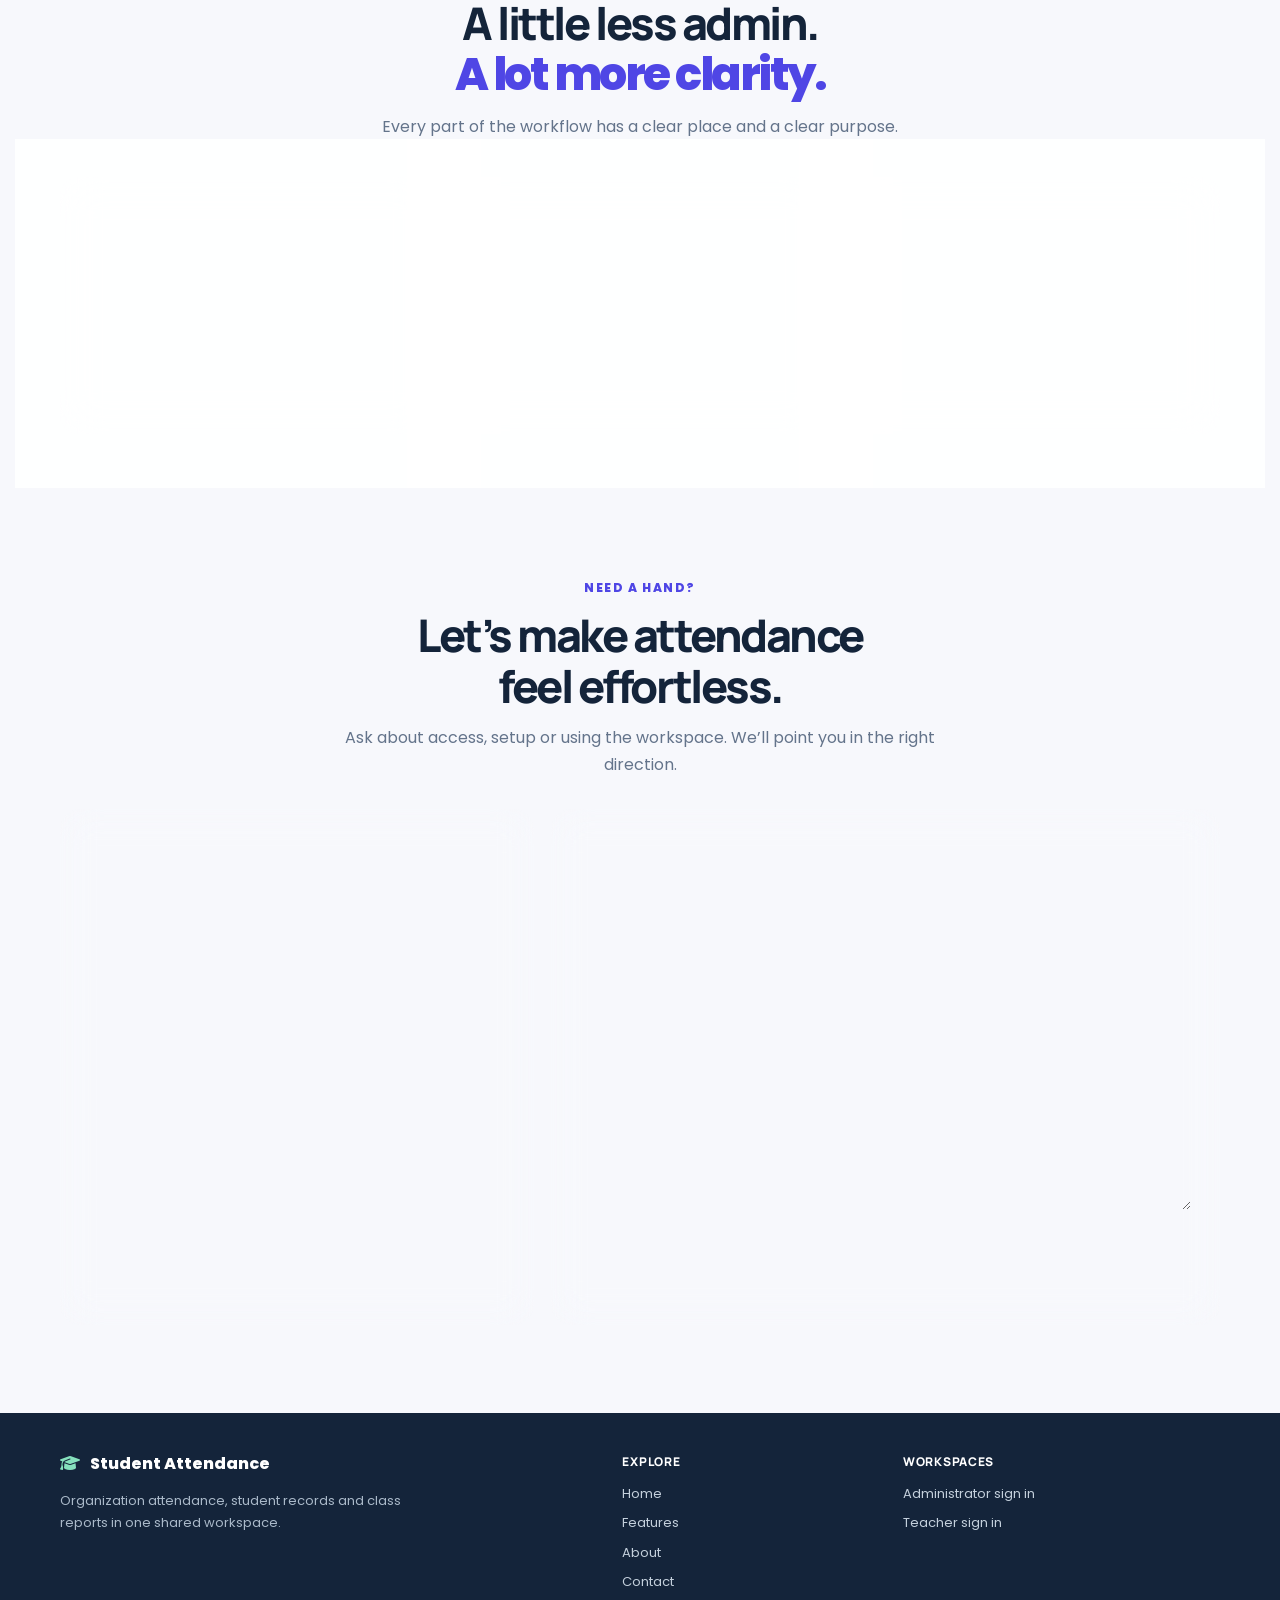
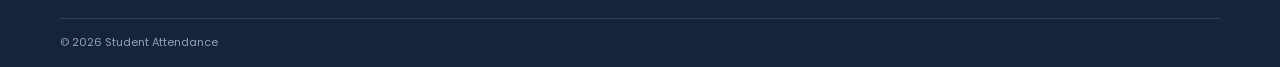
==== commit 263a0cbd: "updated ui" ====
--- a/frontend/index.html
+++ b/frontend/index.html
@@ -21,6 +21,7 @@
     <link
         href="https://fonts.googleapis.com/css2?family=Poppins:wght@300;400;500;600;700&display=swap"
         rel="stylesheet">
+<link rel="stylesheet" href="site-shell.css">
 </head>
 
 <body>
@@ -719,28 +720,6 @@
 
 <script>
 
-const themeBtn = document.getElementById("themeBtn");
-
-themeBtn.onclick = () => {
-
-    document.body.classList.toggle("dark");
-
-    if(document.body.classList.contains("dark")){
-
-        themeBtn.innerHTML =
-        '<i class="fas fa-sun"></i>';
-
-    }
-
-    else{
-
-        themeBtn.innerHTML =
-        '<i class="fas fa-moon"></i>';
-
-    }
-
-};
-
 // Scroll Button
 
 const scrollBtn = document.getElementById("scrollTop");
@@ -781,5 +760,6 @@
 <script src="site-theme.js"></script>
 <script src="app.js"></script>
 
+<script src="site-shell.js"></script>
 </body>
 </html>
--- a/frontend/site-shell.css
+++ b/frontend/site-shell.css
@@ -0,0 +1,127 @@
+:root { --shell-ink:#17253b; --shell-muted:#718096; --shell-line:#e5eaf2; --shell-paper:#fff; --shell-primary:#5148e5; }
+.site-nav { position:sticky; top:0; z-index:1001; width:100%; min-height:76px; height:auto; margin:0; padding:10px max(20px,calc((100% - 1160px)/2)); display:grid; grid-template-columns:minmax(190px,1fr) auto minmax(250px,1fr); align-items:center; column-gap:18px; border:0; border-bottom:1px solid var(--line,var(--shell-line)); background:rgba(255,255,255,.94); backdrop-filter:blur(16px); pointer-events:auto; }
+.site-brand { grid-column:1; justify-self:start; min-width:0; display:flex; align-items:center; gap:10px; color:var(--ink,var(--shell-ink)); font:800 16px 'Manrope',sans-serif; text-decoration:none; white-space:nowrap; }
+.site-brand i { width:40px; height:40px; display:grid; place-items:center; border-radius:13px; color:#fff; background:linear-gradient(145deg,var(--primary,var(--shell-primary)),#8278ff); }
+.site-menu-toggle { display:none; align-items:center; justify-content:center; gap:8px; min-width:82px; min-height:42px; padding:0 12px; border:1px solid var(--line,var(--shell-line)); border-radius:11px; color:var(--ink,var(--shell-ink)); background:var(--paper,var(--shell-paper)); font:700 13px 'DM Sans',sans-serif; }
+.site-menu-panel { display:contents; }
+.site-links { grid-column:2; justify-self:center; display:flex; align-items:center; justify-content:center; flex-wrap:nowrap; gap:4px; }
+.site-links > a { display:inline-flex; align-items:center; justify-content:center; min-height:42px; padding:0 10px; border-radius:10px; color:#53647c; font:600 13px 'DM Sans',sans-serif; text-decoration:none; white-space:nowrap; }
+.site-links > a:hover,.site-links > a[aria-current="page"] { color:var(--primary,var(--shell-primary)); background:#f0f1ff; }
+.site-nav-actions { grid-column:3; justify-self:end; min-width:0; display:flex; align-items:center; gap:8px; }
+.site-nav .site-nav-actions > .site-login,.site-nav .site-nav-actions > .site-login:visited { display:inline-flex; align-items:center; justify-content:center; min-height:42px; padding:0 13px; border:1px solid transparent; border-radius:10px; color:#fff; background:linear-gradient(115deg,var(--primary,var(--shell-primary)),#7369ef); font:700 12px 'DM Sans',sans-serif; text-decoration:none; white-space:nowrap; }
+.site-nav .site-nav-actions > .site-login:hover,.site-nav .site-nav-actions > .site-login:focus-visible,.site-nav .site-nav-actions > .site-login:active,.site-nav .site-nav-actions > .site-login[aria-current="page"] { color:#fff; background:linear-gradient(115deg,#4038ca,#6255df); border-color:rgba(255,255,255,.18); filter:none; box-shadow:0 8px 18px rgba(70,63,200,.24); }
+.site-theme-toggle { width:40px; height:40px; display:grid; place-items:center; border:1px solid var(--line,var(--shell-line)); border-radius:11px; color:var(--ink,var(--shell-ink)); background:var(--paper,var(--shell-paper)); cursor:pointer; }
+.shared-footer { width:100%; margin-top:auto; padding:38px max(20px,calc((100% - 1160px)/2)) 16px; color:#c4d0dc; background:#14243a; font-family:'DM Sans',sans-serif; }
+.shared-footer-inner { width:100%; display:grid; grid-template-columns:minmax(0,1.5fr) minmax(130px,.7fr) minmax(170px,.9fr); gap:34px; }
+.shared-brand { display:inline-flex; align-items:center; gap:10px; color:#fff; font:800 16px 'Manrope',sans-serif; text-decoration:none; }
+.shared-brand i { color:#86e1bd; }
+.shared-footer-brand p { max-width:360px; margin:12px 0 0; color:#aab9c9; font-size:13px; line-height:1.7; }
+.shared-footer-group { display:grid; align-content:start; gap:8px; }
+.shared-footer-group h2 { margin:2px 0 5px; color:#fff; font:800 12px 'Manrope',sans-serif; letter-spacing:.06em; text-transform:uppercase; }
+.shared-footer-group a { width:fit-content; color:#c4d0dc; font-size:13px; text-decoration:none; }
+.shared-footer-group a:hover { color:#fff; text-decoration:underline; }
+.shared-footer-bottom { margin-top:25px; padding-top:14px; border-top:1px solid rgba(255,255,255,.13); color:#91a2b3; font-size:11px; }
+html { min-width:320px; }
+body { min-width:320px; }
+img,svg,video,canvas { max-width:100%; }
+.portal-shell,.portal-layout,.portal-main,.view,.card,.schedule-card,.login-page { min-width:0; }
+.shared-footer { box-sizing:border-box; }
+body:has(> .shared-footer) { min-height:100vh; display:flex; flex-direction:column; }
+body:has(> .shared-footer) > .portal-shell,
+body:has(> .shared-footer) > .dashboard { flex:1 0 auto; min-height:0; }
+.login-page { flex:1 0 auto; min-height:calc(100vh - 190px); }
+.shared-footer { margin-top:auto; }
+.site-nav a:focus-visible,.site-menu-toggle:focus-visible,.site-theme-toggle:focus-visible,
+.shared-footer a:focus-visible { outline:3px solid #9b96ff; outline-offset:3px; }
+.site-links a,.site-menu-toggle,.site-theme-toggle,.shared-footer a { transition:color .18s ease,background-color .18s ease,border-color .18s ease,transform .18s ease,box-shadow .18s ease; }
+.site-nav-actions .site-login:hover { transform:translateY(-1px); }
+.site-menu-toggle:hover,.site-theme-toggle:hover { border-color:var(--primary,#5148e5); transform:translateY(-1px); }
+.site-links a:hover { transform:translateY(-1px); }
+.shared-footer-group a:hover { transform:translateX(3px); }
+.motion-ready .reveal-on-scroll { opacity:0; transform:translateY(18px); transition:opacity .62s ease,transform .62s cubic-bezier(.2,.7,.2,1); transition-delay:var(--reveal-delay,0ms); }
+.motion-ready .reveal-on-scroll.is-visible { opacity:1; transform:translateY(0); }
+@keyframes shell-drop-in { from { opacity:0; transform:translateY(-7px); } to { opacity:1; transform:translateY(0); } }
+body.dark .site-nav { border-color:#26364b; background:rgba(20,34,52,.96); }
+body.dark .site-brand,body.dark .site-menu-toggle,body.dark .site-theme-toggle { color:#e5edf6; }
+body.dark .site-menu-toggle,body.dark .site-theme-toggle { border-color:#35465b; background:#17263a; }
+body.dark .site-menu-panel { border-color:#34465c; background:#17263a; }
+body.dark .site-nav .site-links > a { color:#e5edf6; }
+body.dark .site-nav .site-links > a:hover,
+body.dark .site-nav .site-links > a:focus-visible,
+body.dark .site-nav .site-links > a[aria-current="page"] { color:#fff; background:#343078; border-color:#5b55b7; }
+@media(max-width:980px) {
+    .site-nav { grid-template-columns:minmax(178px,1fr) auto minmax(236px,1fr); column-gap:10px; padding-inline:18px; }
+    .site-brand { gap:8px; font-size:15px; }
+    .site-brand i { width:37px; height:37px; }
+    .site-links { gap:1px; }
+    .site-links > a { padding-inline:8px; font-size:12px; }
+    .site-nav-actions { gap:5px; }
+    .site-nav .site-nav-actions > .site-login { padding-inline:10px; font-size:11px; }
+}
+@media(max-width:760px) {
+    body { overflow-x:hidden; }
+    .site-nav { position:sticky; grid-template-columns:minmax(0,1fr) auto; min-height:68px; padding:9px 16px; column-gap:12px; }
+    .site-brand { grid-column:1; font-size:15px; }
+    .site-brand i { width:37px; height:37px; }
+    .site-menu-toggle { grid-column:2; justify-self:end; display:inline-flex; min-width:86px; min-height:42px; border-radius:12px; }
+    .site-menu-panel { display:none; position:absolute; top:calc(100% + 8px); left:12px; right:12px; z-index:1002; grid-column:1/-1; grid-template-columns:minmax(0,1fr); gap:12px; padding:13px; border:1px solid var(--line,var(--shell-line)); border-radius:18px; background:#fff; box-shadow:0 18px 45px rgba(20,36,58,.2); }
+    .site-nav.menu-open .site-menu-panel { display:grid; animation:shell-drop-in .2s ease both; }
+    .site-links { grid-column:auto; justify-self:stretch; width:100%; display:grid; grid-template-columns:repeat(2,minmax(0,1fr)); gap:6px; padding:0; border:0; }
+    .site-links > a { justify-content:flex-start; min-width:0; min-height:46px; padding:0 12px; border:1px solid var(--line,var(--shell-line)); border-radius:11px; background:#f7f8fc; font-size:13px; }
+    .site-nav .site-links > a:hover,.site-nav .site-links > a:focus-visible,.site-nav .site-links > a[aria-current="page"] { color:var(--primary,#5148e5); background:#eeefff; border-color:#d8d7ff; }
+    body.dark .site-nav .site-links > a { color:#e8eef6; background:#20334a; border-color:#3a4c63; }
+    body.dark .site-nav .site-links > a:hover,
+    body.dark .site-nav .site-links > a:focus-visible,
+    body.dark .site-nav .site-links > a[aria-current="page"] { color:#fff; background:#393583; border-color:#6660ce; }
+    .site-nav-actions { grid-column:auto; justify-self:stretch; width:100%; display:grid; grid-template-columns:minmax(0,1fr) minmax(0,1fr) 42px; gap:7px; }
+    .site-nav .site-nav-actions > .site-login { min-width:0; min-height:42px; padding-inline:7px; font-size:11px; }
+    .site-theme-toggle { grid-column:3; grid-row:1; width:42px; height:42px; }
+    .site-nav .site-nav-actions > .site-theme-toggle:hover,.site-nav .site-nav-actions > .site-theme-toggle:focus-visible { color:var(--primary,#5148e5); background:#f0f1ff; }
+    .shared-footer { padding:30px 18px 14px; }
+    .shared-footer-inner { grid-template-columns:1fr 1fr; gap:24px 16px; }
+    .shared-footer-brand { grid-column:1/-1; }
+    .shared-footer-brand p { max-width:440px; }
+    .login-page { min-height:calc(100vh - 68px); }
+    .site-wrap { width:100%; min-height:0; padding:42px 18px 48px; }
+    .site-wrap h1 { font-size:clamp(32px,9vw,46px); overflow-wrap:anywhere; }
+    .site-wrap .lead { font-size:16px; }
+    .site-grid,.contact-layout,.principle-grid,.step-grid,.help-grid { grid-template-columns:minmax(0,1fr); }
+    .contact-card,.site-card,.principle-card,.step-card,.help-card { min-width:0; }
+    .login-page { grid-template-columns:minmax(0,1fr); }
+    .login-visual { min-height:260px; padding:30px 22px; }
+    .login-visual h1 { font-size:clamp(30px,8vw,40px); }
+    .login-card-side { padding:20px 16px; }
+    .login-card { width:100%; max-width:440px; }
+    .portal-layout { grid-template-columns:minmax(0,1fr); }
+    .portal-main { width:100%; }
+    .table-wrap { max-width:100%; overflow-x:auto; -webkit-overflow-scrolling:touch; }
+    .form-grid { grid-template-columns:minmax(0,1fr); }
+    .field.full { grid-column:auto; }
+    .schedule-wrap { max-width:100%; overflow:auto; -webkit-overflow-scrolling:touch; }
+    .shared-footer { margin-top:32px; }
+    body:has(> .shared-footer) > .dashboard { min-height:0; }
+    .shared-footer { margin-top:auto; }
+    .schedule-wrap,.table-wrap { scrollbar-color:#b6bfd0 transparent; scrollbar-width:thin; }
+}
+@media(max-width:420px) {
+    .site-nav { padding-inline:13px; }
+    .site-menu-panel { left:9px; right:9px; padding:11px; }
+    .site-menu-toggle { min-width:80px; }
+    .shared-footer-inner { gap:20px 10px; }
+    .shared-footer-group a { font-size:12px; }
+    .login-card-side { padding-inline:14px; }
+    .login-card { padding:22px 18px; }
+    .portal-layout { padding-inline:10px; }
+    .portal-nav button { padding:9px 10px; font-size:11px; }
+    .form-actions { flex-wrap:wrap; }
+    .form-actions .btn { max-width:100%; }
+    .shared-footer { padding-inline:14px; }
+    .shared-footer-inner { grid-template-columns:minmax(0,1fr) minmax(0,1fr); }
+    .site-nav .site-nav-actions > .site-login { font-size:10px; }
+    .portal-main .page-heading h1 { overflow-wrap:anywhere; }
+}
+@media(prefers-reduced-motion:reduce) { .site-menu-toggle,.site-links,.shared-footer a { transition:none!important; } }
+@media(prefers-reduced-motion:reduce) {
+    *,*::before,*::after { scroll-behavior:auto!important; animation:none!important; transition:none!important; }
+    .motion-ready .reveal-on-scroll { opacity:1!important; transform:none!important; }
+}
